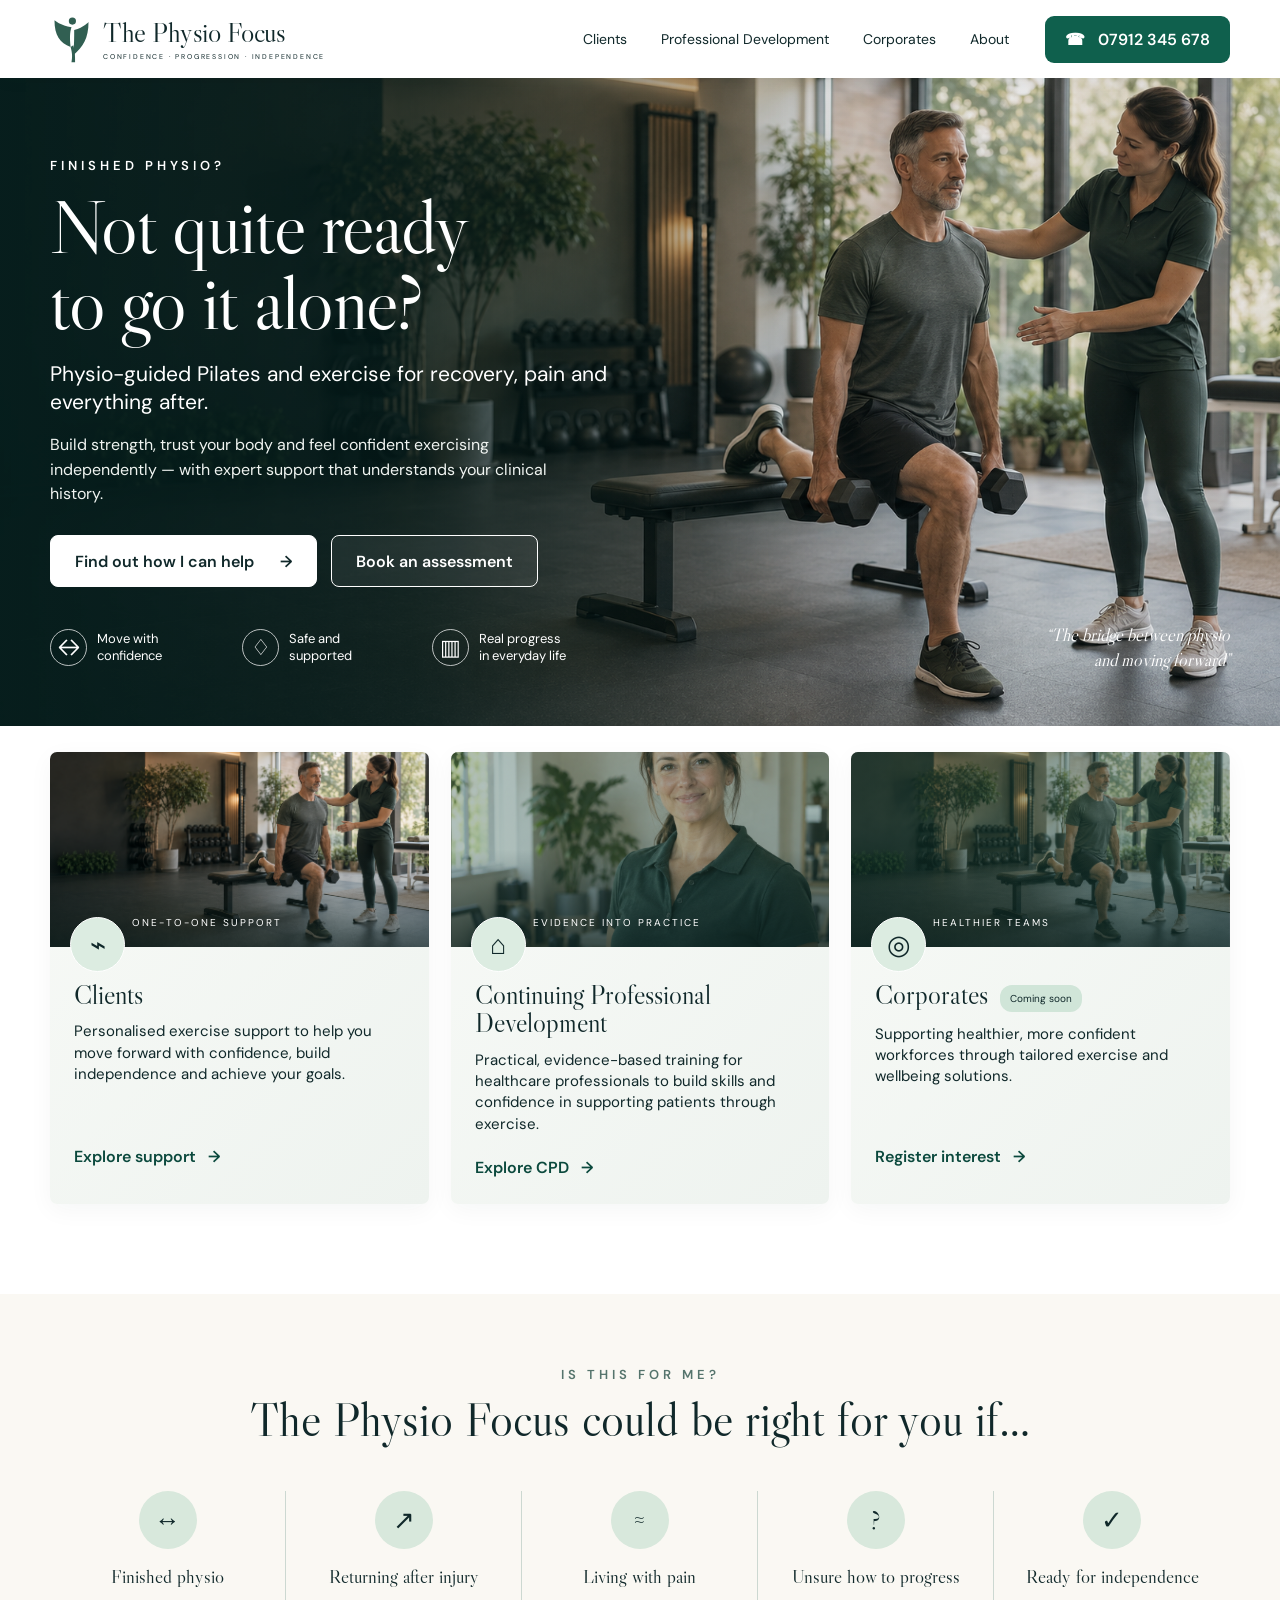
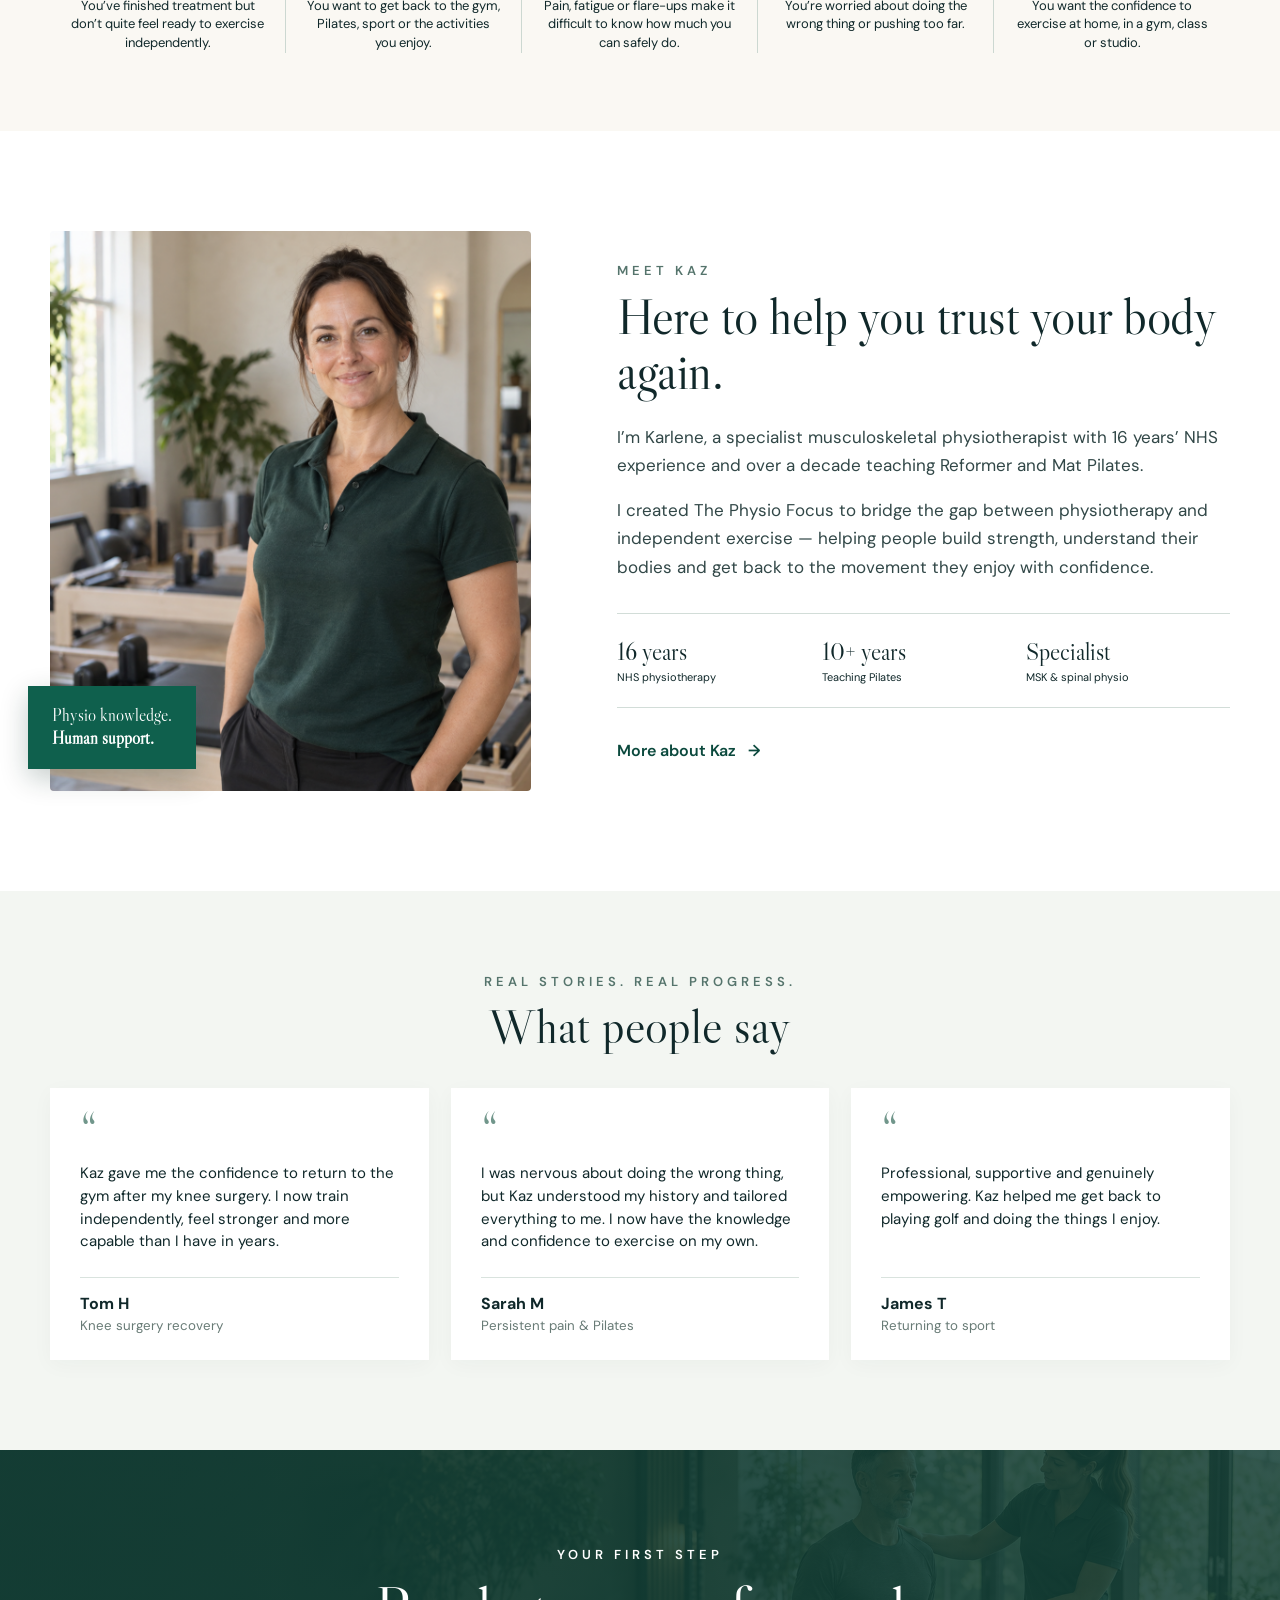
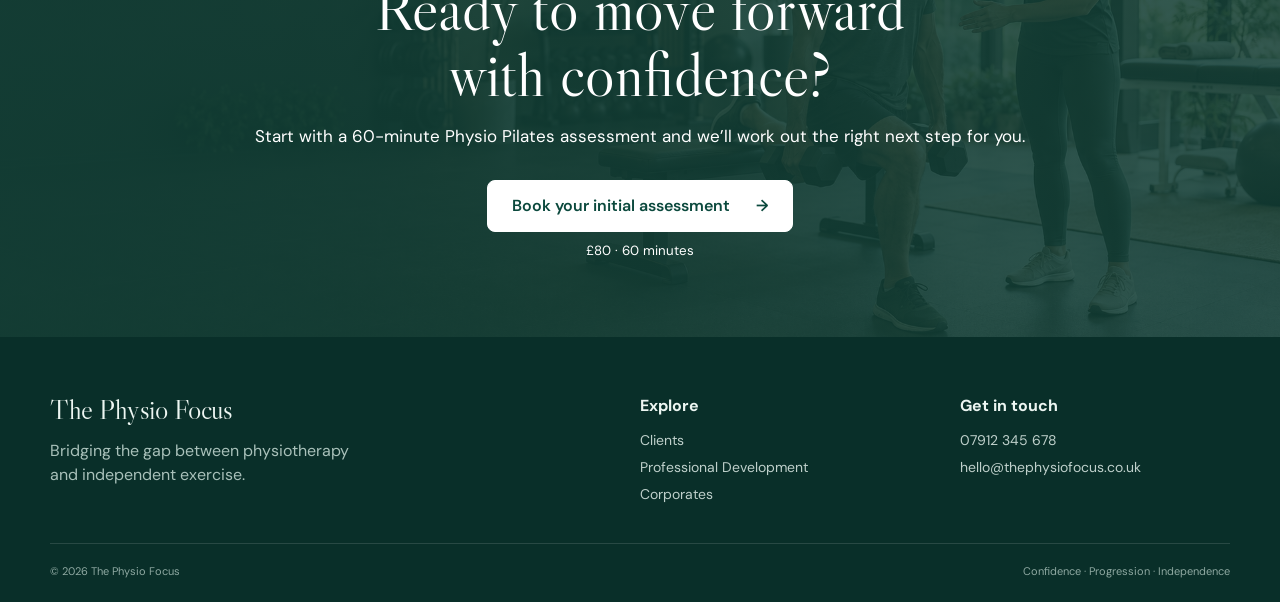
==== index.html @ 5a67a642 "Build The Physio Focus website" ====
<!doctype html>
<html lang="en">
<head>
  <meta charset="UTF-8">
  <meta name="viewport" content="width=device-width, initial-scale=1.0">
  <meta name="description" content="The Physio Focus bridges the gap between physiotherapy and independent exercise with expert physio-guided Pilates and movement support.">
  <title>The Physio Focus | Move with confidence</title>
  <link rel="preconnect" href="https://fonts.googleapis.com">
  <link rel="preconnect" href="https://fonts.gstatic.com" crossorigin>
  <link href="https://fonts.googleapis.com/css2?family=DM+Sans:wght@400;500;600&family=Libre+Caslon+Display&display=swap" rel="stylesheet">
  <link rel="stylesheet" href="styles.css">
</head>
<body>
  <header class="site-header">
    <a class="brand" href="#top" aria-label="The Physio Focus home">
      <svg class="brand-mark" viewBox="0 0 48 54" aria-hidden="true"><circle cx="25" cy="7" r="4"/><path d="M24 14C12 12 5 6 5 6c0 17 6 25 18 30-1-10-1-16 1-22Z"/><path d="M27 17C38 14 43 8 43 8c0 18-6 28-17 37 1-11 1-20 1-28Z"/><path d="M23 36c2 7 2 11 1 17h4c0-7 0-13-2-19Z"/></svg>
      <span><strong>The Physio Focus</strong><small>CONFIDENCE · PROGRESSION · INDEPENDENCE</small></span>
    </a>
    <nav id="nav" aria-label="Main navigation">
      <a href="clients.html">Clients</a><a href="professional-development.html">Professional Development</a><a href="corporates.html">Corporates</a><a href="#about">About</a>
    </nav>
    <a class="phone-pill" href="tel:07912345678"><span>☎</span> 07912 345 678</a>
    <button class="menu-button" aria-label="Toggle menu" aria-expanded="false"><span></span><span></span></button>
  </header>

  <main id="top">
    <section class="hero">
      <div class="hero-content wrap reveal">
        <p class="eyebrow">FINISHED PHYSIO?</p>
        <h1>Not quite ready<br>to go it alone?</h1>
        <p class="hero-lede">Physio-guided Pilates and exercise for recovery, pain and everything after.</p>
        <p class="hero-copy">Build strength, trust your body and feel confident exercising independently — with expert support that understands your clinical history.</p>
        <div class="actions"><a class="button button-light" href="#services">Find out how I can help <span>→</span></a><a class="button button-ghost" href="#assessment">Book an assessment</a></div>
        <div class="hero-trust">
          <div><span class="line-icon">↔</span><p>Move with<br>confidence</p></div>
          <div><span class="line-icon">♢</span><p>Safe and<br>supported</p></div>
          <div><span class="line-icon">▥</span><p>Real progress<br>in everyday life</p></div>
        </div>
      </div>
      <p class="hero-quote">“The bridge between physio<br>and moving forward”</p>
    </section>

    <section class="services wrap" id="services">
      <div class="service-grid">
        <article class="service-card reveal">
          <div class="card-image clients-image"><span class="card-kicker">ONE-TO-ONE SUPPORT</span></div>
          <div class="card-body"><span class="round-icon">⌁</span><h2>Clients</h2><p>Personalised exercise support to help you move forward with confidence, build independence and achieve your goals.</p><a href="clients.html">Explore support <span>→</span></a></div>
        </article>
        <article class="service-card reveal" id="cpd">
          <div class="card-image cpd-image"><span class="card-kicker">EVIDENCE INTO PRACTICE</span></div>
          <div class="card-body"><span class="round-icon">⌂</span><h2>Continuing Professional Development</h2><p>Practical, evidence-based training for healthcare professionals to build skills and confidence in supporting patients through exercise.</p><a href="professional-development.html">Explore CPD <span>→</span></a></div>
        </article>
        <article class="service-card reveal" id="corporates">
          <div class="card-image corporate-image"><span class="card-kicker">HEALTHIER TEAMS</span></div>
          <div class="card-body"><span class="round-icon">◎</span><h2>Corporates <em>Coming soon</em></h2><p>Supporting healthier, more confident workforces through tailored exercise and wellbeing solutions.</p><a href="corporates.html">Register interest <span>→</span></a></div>
        </article>
      </div>
    </section>

    <section class="fit-section">
      <div class="wrap reveal">
        <p class="section-label">IS THIS FOR ME?</p>
        <h2>The Physio Focus could be right for you if…</h2>
        <div class="fit-grid">
          <article><span>↔</span><h3>Finished physio</h3><p>You’ve finished treatment but don’t quite feel ready to exercise independently.</p></article>
          <article><span>↗</span><h3>Returning after injury</h3><p>You want to get back to the gym, Pilates, sport or the activities you enjoy.</p></article>
          <article><span>≈</span><h3>Living with pain</h3><p>Pain, fatigue or flare-ups make it difficult to know how much you can safely do.</p></article>
          <article><span>?</span><h3>Unsure how to progress</h3><p>You’re worried about doing the wrong thing or pushing too far.</p></article>
          <article><span>✓</span><h3>Ready for independence</h3><p>You want the confidence to exercise at home, in a gym, class or studio.</p></article>
        </div>
      </div>
    </section>

    <section class="about wrap" id="about">
      <div class="about-image reveal"><img src="assets/meet-kaz.png" alt="Kaz, specialist musculoskeletal physiotherapist and Pilates instructor" loading="lazy"><div class="photo-note">Physio knowledge.<br><strong>Human support.</strong></div></div>
      <div class="about-copy reveal">
        <p class="section-label">MEET KAZ</p>
        <h2>Here to help you trust your body again.</h2>
        <p>I’m Karlene, a specialist musculoskeletal physiotherapist with 16 years’ NHS experience and over a decade teaching Reformer and Mat Pilates.</p>
        <p>I created The Physio Focus to bridge the gap between physiotherapy and independent exercise — helping people build strength, understand their bodies and get back to the movement they enjoy with confidence.</p>
        <div class="credentials"><div><strong>16 years</strong><span>NHS physiotherapy</span></div><div><strong>10+ years</strong><span>Teaching Pilates</span></div><div><strong>Specialist</strong><span>MSK &amp; spinal physio</span></div></div>
        <a class="text-link" href="#contact">More about Kaz <span>→</span></a>
      </div>
    </section>

    <section class="testimonials">
      <div class="wrap">
        <p class="section-label">REAL STORIES. REAL PROGRESS.</p><h2>What people say</h2>
        <div class="quote-grid">
          <blockquote class="reveal"><span class="quote-mark">“</span><p>Kaz gave me the confidence to return to the gym after my knee surgery. I now train independently, feel stronger and more capable than I have in years.</p><footer><b>Tom H</b><small>Knee surgery recovery</small></footer></blockquote>
          <blockquote class="reveal"><span class="quote-mark">“</span><p>I was nervous about doing the wrong thing, but Kaz understood my history and tailored everything to me. I now have the knowledge and confidence to exercise on my own.</p><footer><b>Sarah M</b><small>Persistent pain &amp; Pilates</small></footer></blockquote>
          <blockquote class="reveal"><span class="quote-mark">“</span><p>Professional, supportive and genuinely empowering. Kaz helped me get back to playing golf and doing the things I enjoy.</p><footer><b>James T</b><small>Returning to sport</small></footer></blockquote>
        </div>
      </div>
    </section>

    <section class="assessment" id="assessment">
      <div class="assessment-inner wrap reveal"><p class="eyebrow">YOUR FIRST STEP</p><h2>Ready to move forward<br>with confidence?</h2><p>Start with a 60-minute Physio Pilates assessment and we’ll work out the right next step for you.</p><a class="button button-solid" href="mailto:hello@thephysiofocus.co.uk?subject=Initial assessment enquiry">Book your initial assessment <span>→</span></a><small>£80 · 60 minutes</small></div>
    </section>
  </main>

  <footer class="footer" id="contact"><div class="wrap footer-grid"><div class="footer-brand"><span class="brand-name">The Physio Focus</span><p>Bridging the gap between physiotherapy<br>and independent exercise.</p></div><div><b>Explore</b><a href="clients.html">Clients</a><a href="professional-development.html">Professional Development</a><a href="corporates.html">Corporates</a></div><div><b>Get in touch</b><a href="tel:07912345678">07912 345 678</a><a href="mailto:hello@thephysiofocus.co.uk">hello@thephysiofocus.co.uk</a></div></div><div class="wrap footer-bottom"><span>© 2026 The Physio Focus</span><span>Confidence · Progression · Independence</span></div></footer>
  <script src="script.js"></script>
</body>
</html>
---- styles.css ----
:root{--ink:#10282a;--green:#0f604d;--green-dark:#0b493d;--sage:#dcece1;--pale:#f3f6f2;--cream:#faf8f3;--white:#fff;--sans:"DM Sans",sans-serif;--serif:"Libre Caslon Display",Georgia,serif}*{box-sizing:border-box}html{scroll-behavior:smooth}body{margin:0;color:var(--ink);font-family:var(--sans);background:#fff}a{color:inherit;text-decoration:none}.wrap{width:min(1180px,calc(100% - 64px));margin:auto}.site-header{height:78px;display:flex;align-items:center;padding:0 max(32px,calc((100vw - 1180px)/2));gap:36px;position:relative;z-index:20;background:rgba(255,255,255,.97);box-shadow:0 1px 16px #0a2d2310}.brand{display:flex;align-items:center;gap:10px;margin-right:auto}.brand-mark{width:43px;height:50px;fill:#315f52}.brand strong,.brand-name{font:28px/1 var(--serif);display:block;letter-spacing:-.5px}.brand small{font-size:7px;letter-spacing:1.8px;display:block;margin-top:6px}.site-header nav{display:flex;gap:34px;font-size:14px}.site-header nav a{position:relative}.site-header nav a:after{content:"";height:1px;background:var(--green);position:absolute;bottom:-6px;left:0;right:100%;transition:.25s}.site-header nav a:hover:after{right:0}.phone-pill{background:var(--green);color:white;border-radius:9px;padding:13px 20px;font-weight:600}.phone-pill span{margin-right:9px}.menu-button{display:none;border:0;background:none;width:38px}.menu-button span{display:block;height:2px;background:var(--ink);margin:7px}.hero{min-height:620px;color:white;background:linear-gradient(90deg,rgba(5,29,28,.95) 0%,rgba(5,29,28,.72) 32%,rgba(5,29,28,.08) 63%),url("assets/physio-hero.png") center/cover no-repeat;position:relative;display:flex;align-items:center}.hero-content{padding:66px 0 60px}.eyebrow,.section-label{letter-spacing:4px;font-size:13px;font-weight:600}.hero h1{font:clamp(54px,6vw,78px)/.99 var(--serif);letter-spacing:-1.7px;margin:14px 0 20px}.hero-lede{font-size:21px;max-width:590px;line-height:1.35;margin:0 0 10px}.hero-copy{max-width:545px;font-size:16px;line-height:1.55;color:#f0f4f1}.actions{display:flex;gap:14px;margin-top:28px}.button{min-height:52px;padding:0 24px;border-radius:8px;display:inline-flex;align-items:center;justify-content:center;gap:26px;font-weight:600;border:1px solid white;transition:.2s}.button:hover{transform:translateY(-2px)}.button-light{background:#fff;color:var(--ink)}.button-ghost{background:#ffffff10}.hero-trust{display:flex;gap:80px;margin-top:42px}.hero-trust>div{display:flex;gap:10px;align-items:center}.hero-trust p{font-size:13px;line-height:1.3;margin:0}.line-icon{width:37px;height:37px;border:1px solid #ffffffb5;border-radius:50%;display:grid;place-items:center;font-size:22px}.hero-quote{position:absolute;right:max(50px,calc((100vw - 1180px)/2));bottom:35px;text-align:right;font:italic 18px/1.4 var(--serif)}.services{padding:26px 0 90px}.service-grid{display:grid;grid-template-columns:repeat(3,1fr);gap:22px}.service-card{background:linear-gradient(135deg,#f8faf7,#eef3ef);border-radius:7px;overflow:hidden;box-shadow:0 6px 24px #17372c0b}.card-image{height:195px;background-position:center;background-size:cover;position:relative;display:flex;align-items:flex-end;padding:18px}.card-image:after{content:"";position:absolute;inset:0;background:linear-gradient(transparent 50%,#071d1c99)}.card-kicker{color:#fff;font-size:10px;letter-spacing:2px;position:relative;z-index:1}.clients-image{background-image:url("assets/physio-hero.png");background-position:72% 42%}.cpd-image{background-image:linear-gradient(#214f4259,#214f4259),url("assets/meet-kaz.png");background-position:center 27%}.corporate-image{background-image:linear-gradient(#1e4d3f69,#1e4d3f69),url("assets/physio-hero.png");background-position:88% 60%}.card-body{padding:34px 24px 26px;position:relative;min-height:246px;display:flex;flex-direction:column}.round-icon{position:absolute;left:20px;top:-30px;width:55px;height:55px;border:1px solid white;border-radius:50%;background:var(--sage);display:grid;place-items:center;font-size:27px}.card-body h2{font:27px/1.05 var(--serif);margin:0 0 12px}.card-body h2 em{font:normal 10px var(--sans);background:#d0e5d8;padding:7px 10px;border-radius:12px;display:inline-block;vertical-align:middle;margin-left:6px}.card-body p{margin:0 0 22px;line-height:1.42;font-size:15px}.card-body a,.text-link{color:var(--green-dark);font-weight:600;margin-top:auto}.card-body a span,.text-link span{margin-left:8px}.fit-section{background:var(--cream);padding:72px 0 78px;text-align:center}.section-label{color:#55746c;margin:0 0 10px}.fit-section h2,.testimonials h2{font:clamp(36px,4vw,48px)/1.1 var(--serif);margin:0 0 45px}.fit-grid{display:grid;grid-template-columns:repeat(5,1fr)}.fit-grid article{padding:0 20px;border-right:1px solid #ccd8d1}.fit-grid article:last-child{border:0}.fit-grid span{width:58px;height:58px;background:#d8e8dc;border-radius:50%;display:grid;place-items:center;margin:0 auto 17px;font:26px var(--serif)}.fit-grid h3{font:19px/1.15 var(--serif);margin:0 0 9px}.fit-grid p{font-size:13px;line-height:1.45;margin:0}.about{display:grid;grid-template-columns:.88fr 1.12fr;gap:86px;align-items:center;padding-top:100px;padding-bottom:100px}.about-image{height:560px;position:relative}.about-image img{width:100%;height:100%;object-fit:cover;border-radius:4px;object-position:center 25%}.photo-note{position:absolute;bottom:22px;left:-22px;background:var(--green);color:white;padding:18px 24px;font:17px/1.4 var(--serif);box-shadow:0 9px 26px #0728203d}.about-copy h2{font:clamp(40px,4vw,56px)/1.08 var(--serif);letter-spacing:-.5px;margin:10px 0 24px}.about-copy>p:not(.section-label){font-size:17px;line-height:1.65;color:#314747}.credentials{display:grid;grid-template-columns:repeat(3,1fr);margin:32px 0;border-top:1px solid #d2ddd8;border-bottom:1px solid #d2ddd8;padding:23px 0}.credentials div{padding-right:18px}.credentials strong{font:24px var(--serif);display:block}.credentials span{display:block;font-size:11px;margin-top:4px}.testimonials{background:var(--pale);padding:82px 0 90px;text-align:center}.testimonials h2{margin-bottom:35px}.quote-grid{display:grid;grid-template-columns:repeat(3,1fr);gap:22px;text-align:left}.quote-grid blockquote{margin:0;background:#fff;padding:30px 30px 26px;min-height:270px;display:flex;flex-direction:column;box-shadow:0 5px 20px #133a2e09}.quote-mark{font:60px/30px var(--serif);color:#71968b}.quote-grid blockquote>p{font:15px/1.52 var(--sans);margin:14px 0 24px}.quote-grid footer{margin-top:auto;border-top:1px solid #d9e3de;padding-top:15px}.quote-grid footer b,.quote-grid footer small{display:block}.quote-grid footer small{color:#687b76;margin-top:3px}.assessment{background:linear-gradient(90deg,#123e35eb,#123e35d9),url("assets/physio-hero.png") center 70%/cover;color:#fff;text-align:center}.assessment-inner{padding:83px 20px 78px}.assessment h2{font:clamp(43px,5vw,62px)/1.06 var(--serif);margin:10px 0 14px}.assessment p:not(.eyebrow){font-size:17px}.button-solid{background:#fff;color:var(--green-dark);margin:16px 0 10px}.assessment small{display:block}.footer{background:#092f29;color:#edf6f2;padding:58px 0 24px}.footer-grid{display:grid;grid-template-columns:2fr 1fr 1fr;gap:50px}.footer-brand p{color:#a9c1ba;line-height:1.5}.footer-grid>div:not(.footer-brand){display:flex;flex-direction:column;gap:9px}.footer-grid b{margin-bottom:6px}.footer-grid a{color:#bfd0cb;font-size:14px}.footer-bottom{border-top:1px solid #ffffff20;margin-top:40px;padding-top:20px;display:flex;justify-content:space-between;color:#8fa9a2;font-size:11px}.reveal{opacity:0;transform:translateY(18px);transition:opacity .7s ease,transform .7s ease}.reveal.visible{opacity:1;transform:none}
@media(max-width:900px){.site-header{height:70px;padding:0 22px}.brand strong{font-size:22px}.brand small{display:none}.brand-mark{width:34px}.phone-pill{display:none}.menu-button{display:block}.site-header nav{position:absolute;top:70px;left:0;right:0;background:#fff;display:none;flex-direction:column;padding:25px;gap:20px;box-shadow:0 10px 20px #0001}.site-header nav.open{display:flex}.wrap{width:min(100% - 40px,700px)}.hero{min-height:720px;background-position:62% center;align-items:flex-end}.hero:before{content:"";position:absolute;inset:0;background:linear-gradient(0deg,#071f1dcf 0%,#071f1d9c 52%,transparent 100%)}.hero-content{position:relative;z-index:1;padding-bottom:40px}.hero h1{font-size:54px}.hero-quote{display:none}.hero-trust{gap:24px;justify-content:space-between}.service-grid{grid-template-columns:1fr}.card-image{height:245px}.fit-grid{grid-template-columns:1fr 1fr;gap:32px 0}.fit-grid article{border:0}.fit-grid article:last-child{grid-column:1/-1}.about{grid-template-columns:1fr;gap:42px}.about-image{height:500px}.quote-grid{grid-template-columns:1fr}.footer-grid{grid-template-columns:1fr 1fr}.footer-brand{grid-column:1/-1}}
@media(max-width:560px){.wrap{width:calc(100% - 32px)}.hero{min-height:690px;background-position:67% center}.hero h1{font-size:43px}.hero-lede{font-size:18px}.hero-copy{font-size:14px}.actions{flex-direction:column;align-items:stretch}.button{min-height:48px}.hero-trust{margin-top:28px;gap:8px}.hero-trust>div{display:block;text-align:center}.line-icon{margin:auto auto 7px}.hero-trust p{font-size:10px}.services{padding-bottom:65px}.fit-section{padding:60px 0}.fit-grid{grid-template-columns:1fr}.fit-grid article,.fit-grid article:last-child{grid-column:auto;padding:0 36px}.about{padding-top:70px;padding-bottom:70px}.about-image{height:430px}.photo-note{left:-8px}.credentials{grid-template-columns:1fr;gap:17px}.quote-grid blockquote{min-height:0}.footer-grid{grid-template-columns:1fr}.footer-brand{grid-column:auto}.footer-bottom{flex-direction:column;gap:7px}}

/* Keep the image labels clear of the overlapping circular icons. */
.card-kicker{margin-left:64px}
.site-header nav a.active:after{right:0}
.inner-hero{min-height:460px;display:flex;align-items:center;color:#fff;background:linear-gradient(90deg,rgba(5,29,28,.93),rgba(5,29,28,.45)),url("assets/physio-hero.png") center/cover}.inner-hero.cpd-hero{background-image:linear-gradient(90deg,rgba(5,29,28,.93),rgba(5,29,28,.35)),url("assets/meet-kaz.png");background-position:center 28%}.inner-hero.corporate-hero{background-position:center 58%}.inner-hero-copy{padding:72px 0;max-width:680px}.inner-hero h1{font:clamp(52px,6vw,76px)/1 var(--serif);margin:14px 0 20px}.inner-hero p:not(.eyebrow){font-size:19px;line-height:1.55;max-width:610px}.page-section{padding:92px 0}.page-intro{display:grid;grid-template-columns:.85fr 1.15fr;gap:85px;align-items:start}.page-intro h2,.page-cta h2{font:clamp(38px,4vw,54px)/1.08 var(--serif);margin:8px 0 0}.page-intro-copy>p{font-size:17px;line-height:1.65;margin-top:0}.feature-list{display:grid;grid-template-columns:repeat(3,1fr);gap:22px;margin-top:70px}.feature-list article{background:var(--pale);padding:30px;border-top:3px solid var(--green)}.feature-list span{width:45px;height:45px;border-radius:50%;background:var(--sage);display:grid;place-items:center;font:22px var(--serif);margin-bottom:20px}.feature-list h3{font:24px/1.15 var(--serif);margin:0 0 10px}.feature-list p{font-size:14px;line-height:1.55;margin:0}.offer-section{background:var(--cream);padding:90px 0}.offer-section .section-head{text-align:center;max-width:700px;margin:0 auto 45px}.section-head h2{font:clamp(38px,4vw,52px)/1.1 var(--serif);margin:8px 0 12px}.section-head p{line-height:1.6}.offer-grid{display:grid;grid-template-columns:repeat(2,1fr);gap:22px}.offer-card{background:#fff;padding:34px;box-shadow:0 5px 20px #14382d0b}.offer-card h3{font:27px var(--serif);margin:0 0 10px}.offer-card p{line-height:1.55}.offer-card small{color:#5f7770;font-weight:600}.page-cta{text-align:center;padding:85px 20px;background:var(--green);color:white}.page-cta p{font-size:17px;margin:15px auto 8px;max-width:600px;line-height:1.5}.page-cta .button{margin-top:20px}.notice{display:inline-flex;background:#dcece1;color:#164b3f;border-radius:20px;padding:8px 14px;font-size:12px;font-weight:600;margin-bottom:20px}
@media(max-width:1100px){.site-header nav{gap:20px;font-size:12px}.phone-pill{padding:12px 15px}}
@media(max-width:900px){.card-kicker{margin-left:70px}.inner-hero{min-height:520px}.page-intro{grid-template-columns:1fr;gap:26px}.feature-list{grid-template-columns:1fr 1fr}.offer-grid{grid-template-columns:1fr}}
@media(max-width:560px){.card-kicker{margin-left:66px}.inner-hero{min-height:500px}.inner-hero h1{font-size:46px}.inner-hero p:not(.eyebrow){font-size:17px}.page-section,.offer-section{padding:65px 0}.feature-list{grid-template-columns:1fr;margin-top:45px}.page-cta{padding:65px 18px}}
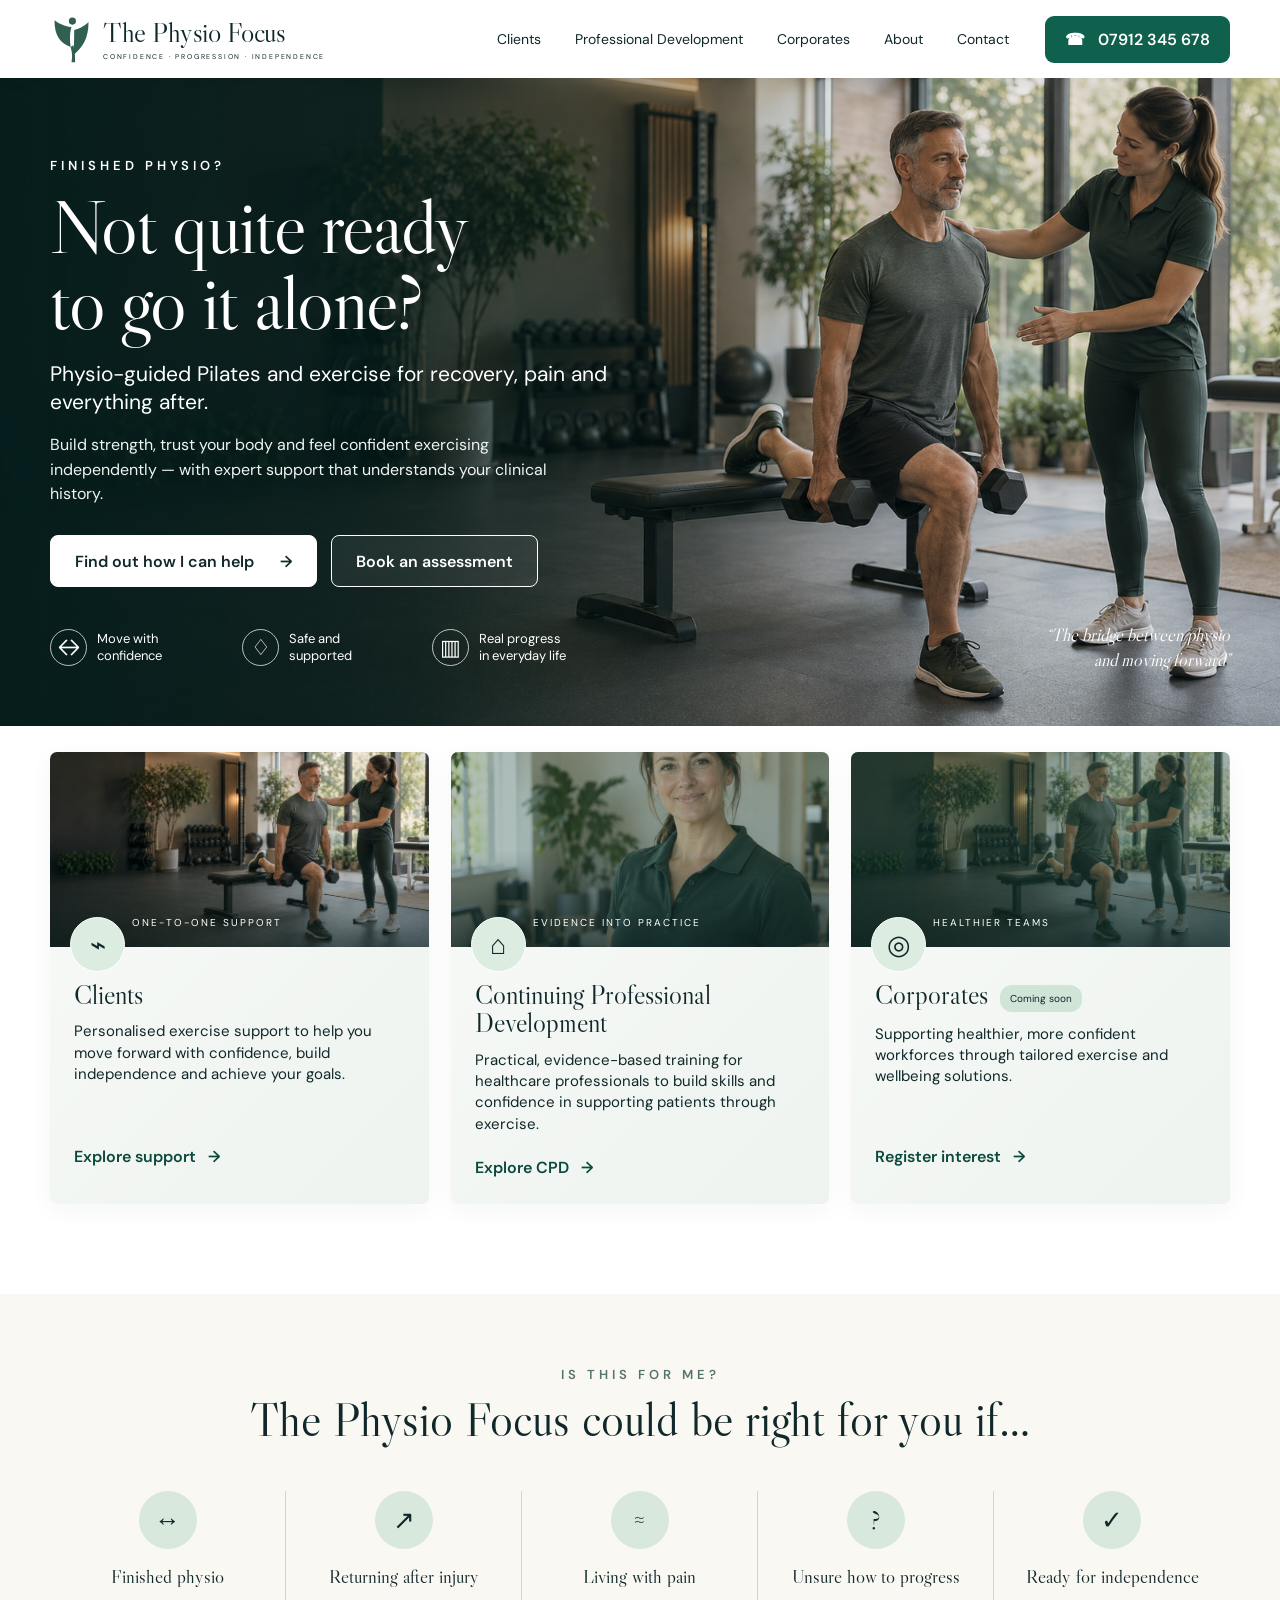
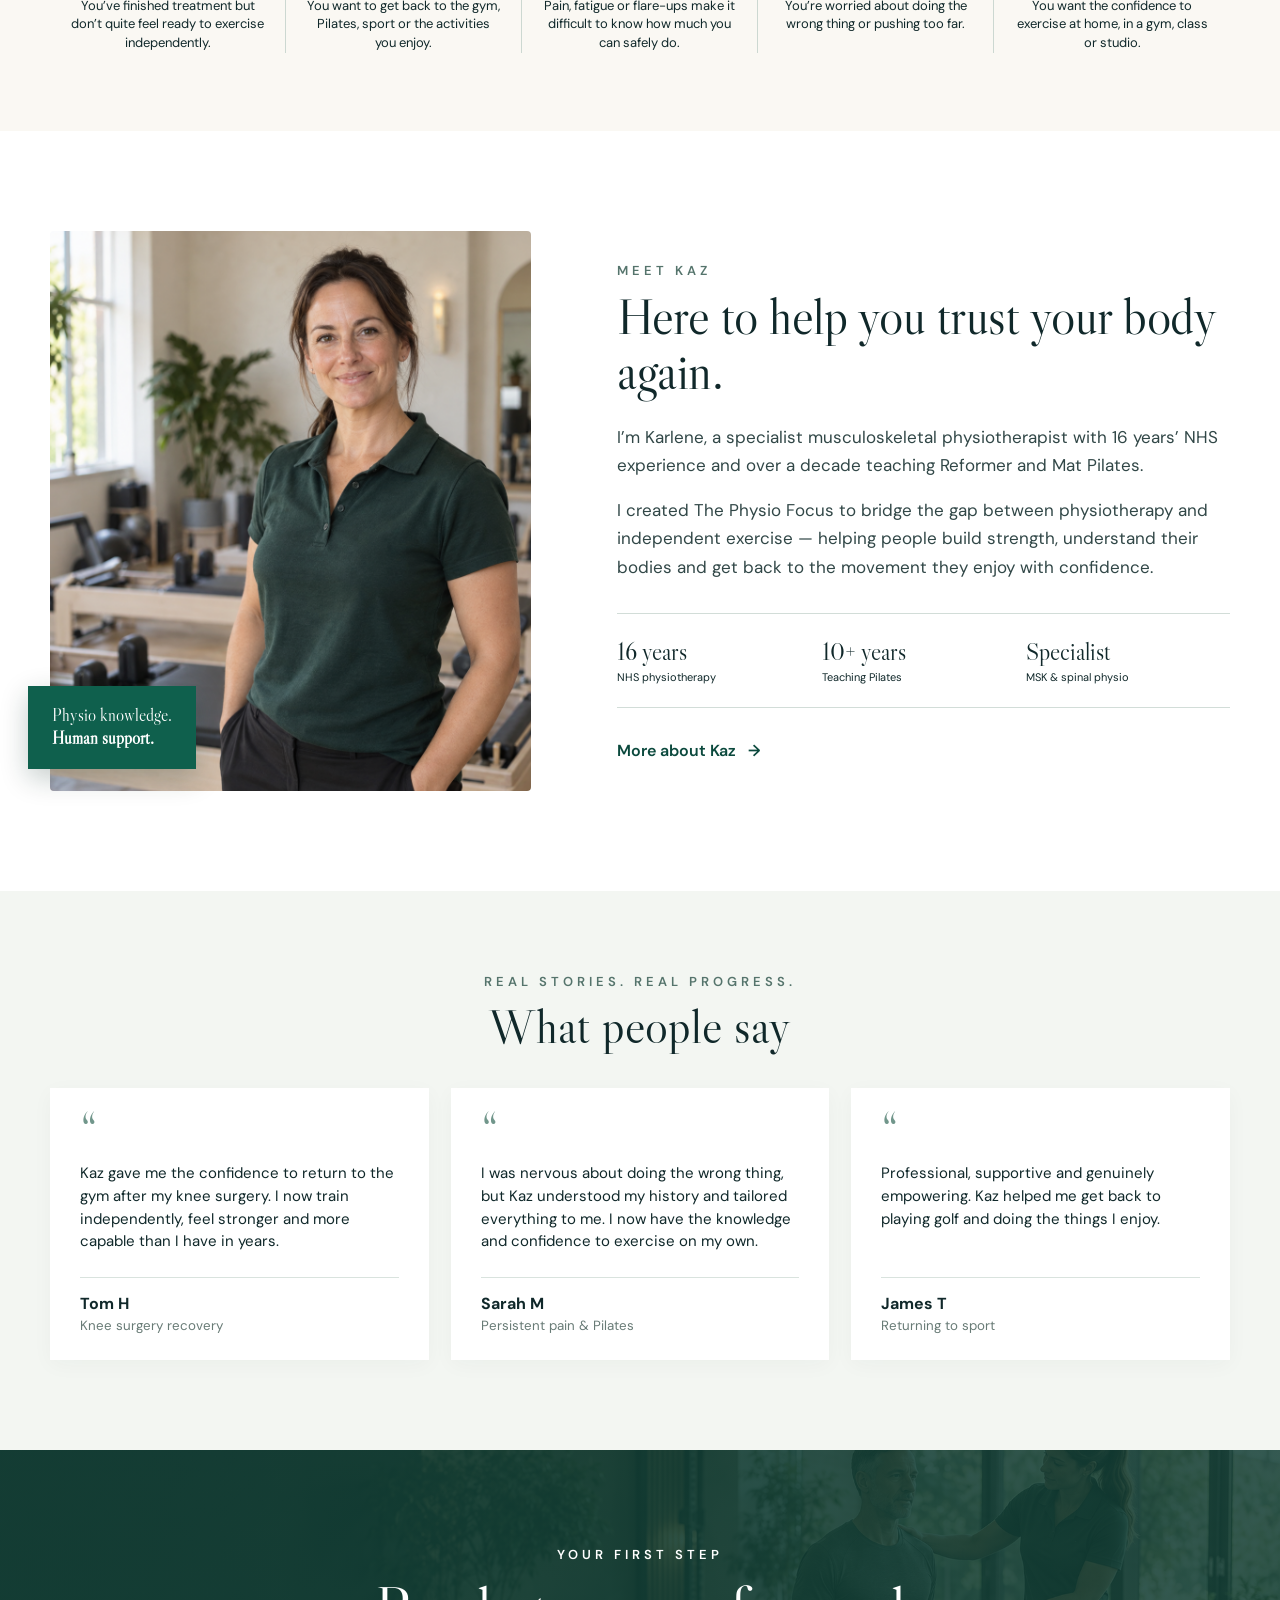
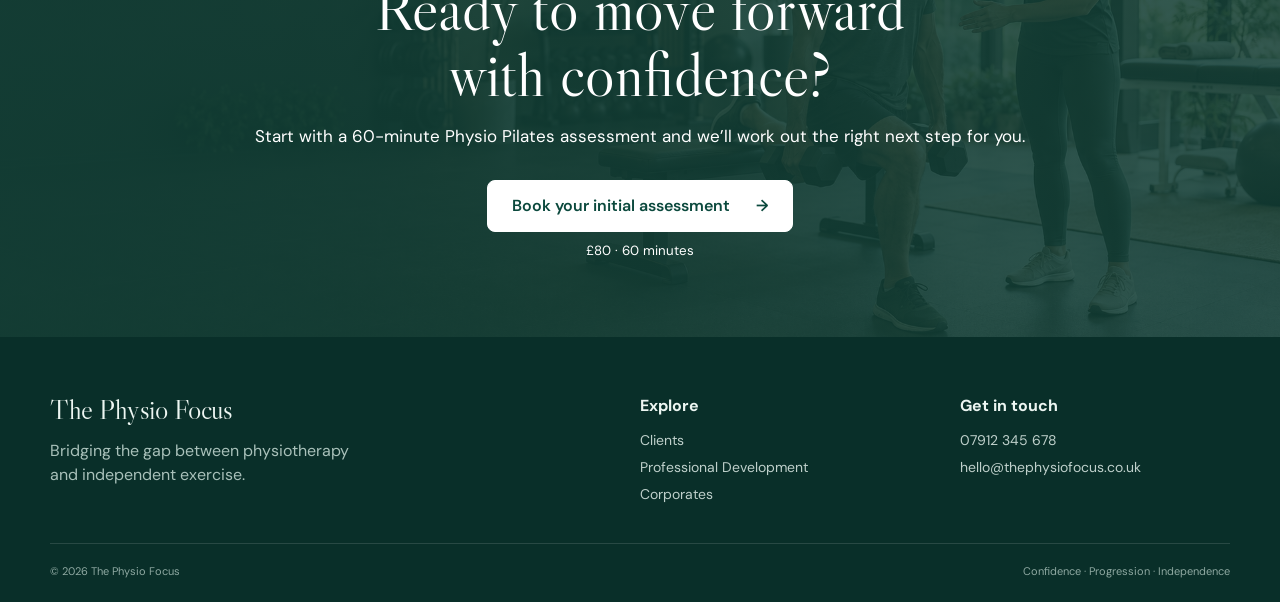
==== commit a296e30f: "Add contact page with mailto enquiry form" ====
--- a/index.html
+++ b/index.html
@@ -17,7 +17,7 @@
       <span><strong>The Physio Focus</strong><small>CONFIDENCE · PROGRESSION · INDEPENDENCE</small></span>
     </a>
     <nav id="nav" aria-label="Main navigation">
-      <a href="clients.html">Clients</a><a href="professional-development.html">Professional Development</a><a href="corporates.html">Corporates</a><a href="#about">About</a>
+      <a href="clients.html">Clients</a><a href="professional-development.html">Professional Development</a><a href="corporates.html">Corporates</a><a href="about.html">About</a><a href="contact.html">Contact</a>
     </nav>
     <a class="phone-pill" href="tel:07912345678"><span>☎</span> 07912 345 678</a>
     <button class="menu-button" aria-label="Toggle menu" aria-expanded="false"><span></span><span></span></button>
@@ -79,7 +79,7 @@
         <p>I’m Karlene, a specialist musculoskeletal physiotherapist with 16 years’ NHS experience and over a decade teaching Reformer and Mat Pilates.</p>
         <p>I created The Physio Focus to bridge the gap between physiotherapy and independent exercise — helping people build strength, understand their bodies and get back to the movement they enjoy with confidence.</p>
         <div class="credentials"><div><strong>16 years</strong><span>NHS physiotherapy</span></div><div><strong>10+ years</strong><span>Teaching Pilates</span></div><div><strong>Specialist</strong><span>MSK &amp; spinal physio</span></div></div>
-        <a class="text-link" href="#contact">More about Kaz <span>→</span></a>
+        <a class="text-link" href="about.html">More about Kaz <span>→</span></a>
       </div>
     </section>
 
--- a/styles.css
+++ b/styles.css
@@ -9,3 +9,8 @@
 @media(max-width:1100px){.site-header nav{gap:20px;font-size:12px}.phone-pill{padding:12px 15px}}
 @media(max-width:900px){.card-kicker{margin-left:70px}.inner-hero{min-height:520px}.page-intro{grid-template-columns:1fr;gap:26px}.feature-list{grid-template-columns:1fr 1fr}.offer-grid{grid-template-columns:1fr}}
 @media(max-width:560px){.card-kicker{margin-left:66px}.inner-hero{min-height:500px}.inner-hero h1{font-size:46px}.inner-hero p:not(.eyebrow){font-size:17px}.page-section,.offer-section{padding:65px 0}.feature-list{grid-template-columns:1fr;margin-top:45px}.page-cta{padding:65px 18px}}
+
+.contact-hero{background:linear-gradient(90deg,#0b4036 0%,#0d5b49 58%,#306e5c 100%);color:#fff;position:relative;overflow:hidden}.contact-hero:after{content:"";position:absolute;width:430px;height:430px;border:1px solid #ffffff24;border-radius:50%;right:-80px;top:-190px;box-shadow:0 0 0 75px #ffffff08,0 0 0 150px #ffffff05}.contact-hero-inner{padding:82px 0 76px;position:relative;z-index:1}.contact-hero h1{font:clamp(52px,6vw,76px)/1 var(--serif);margin:13px 0 20px}.contact-hero p:not(.eyebrow){max-width:690px;font-size:18px;line-height:1.6;color:#e4efeb}.contact-section{padding:90px 0;background:var(--cream)}.contact-layout{display:grid;grid-template-columns:.8fr 1.2fr;gap:72px;align-items:start}.contact-details{padding-top:16px}.contact-details h2,.contact-form-card h2{font:clamp(35px,3.6vw,48px)/1.1 var(--serif);margin:8px 0 20px}.contact-details>p:not(.section-label):not(.contact-reassurance){font-size:16px;line-height:1.65;color:#405652}.contact-methods{display:grid;gap:13px;margin:32px 0}.contact-methods>a,.contact-methods>div{display:flex;align-items:center;gap:16px;background:#fff;padding:17px 18px;border:1px solid #dce5df}.contact-method-icon{width:40px;height:40px;border-radius:50%;background:var(--sage);display:grid;place-items:center;color:var(--green-dark);font-size:18px;flex:0 0 auto}.contact-methods small,.contact-methods strong{display:block}.contact-methods small{font-size:9px;letter-spacing:1.7px;color:#6b827b;margin-bottom:3px}.contact-methods strong{font-size:14px;overflow-wrap:anywhere}.contact-reassurance{font-size:13px;line-height:1.55;padding-left:16px;border-left:2px solid #7fa394;color:#526b64}.contact-form-card{background:#fff;padding:42px 44px;box-shadow:0 18px 60px #153c3020}.contact-form-card form{display:grid;gap:20px;margin-top:30px}.form-row{display:grid;grid-template-columns:1fr 1fr;gap:18px}.contact-form-card label{display:grid;gap:8px;font-size:13px;font-weight:600;color:#243e39}.contact-form-card label>span{font-weight:400;color:#7a8d87}.contact-form-card input,.contact-form-card select,.contact-form-card textarea{width:100%;border:1px solid #cbd8d2;border-radius:5px;background:#fbfcfa;color:var(--ink);font:15px var(--sans);padding:13px 14px;outline:none;transition:border-color .2s,box-shadow .2s}.contact-form-card textarea{resize:vertical;min-height:135px}.contact-form-card input:focus,.contact-form-card select:focus,.contact-form-card textarea:focus{border-color:var(--green);box-shadow:0 0 0 3px #0f604d16}.contact-submit{border:0;background:var(--green);color:#fff;justify-self:start;cursor:pointer;font-family:var(--sans);font-size:14px}.form-note{font-size:11px;color:#71847e;line-height:1.5;margin:-8px 0 0}.form-status{font-size:13px;color:var(--green);font-weight:600;margin:0;min-height:18px}.contact-next{padding:78px 0 88px;text-align:center}.contact-steps{display:grid;grid-template-columns:repeat(3,1fr);gap:0;margin-top:35px}.contact-steps article{padding:0 38px;border-right:1px solid #d7e1dc}.contact-steps article:last-child{border:0}.contact-steps span{width:43px;height:43px;border-radius:50%;background:var(--sage);display:grid;place-items:center;margin:0 auto 15px;font:21px var(--serif)}.contact-steps h3{font:23px var(--serif);margin:0 0 8px}.contact-steps p{font-size:13px;line-height:1.5;margin:0;color:#536965}
+@media(max-width:1120px){.site-header{gap:22px}.site-header nav{gap:16px}.site-header nav a{font-size:12px}.phone-pill{font-size:13px}.contact-layout{gap:40px}}
+@media(max-width:900px){.contact-layout{grid-template-columns:1fr}.contact-details{padding:0}.contact-form-card{padding:36px}.contact-steps{grid-template-columns:1fr;gap:34px}.contact-steps article{border:0;padding:0 50px}.contact-hero-inner{padding:70px 0}}
+@media(max-width:560px){.contact-hero h1{font-size:46px}.contact-section{padding:62px 0}.contact-form-card{padding:28px 20px}.form-row{grid-template-columns:1fr}.contact-submit{width:100%}.contact-methods strong{font-size:12px}.contact-steps article{padding:0 22px}}
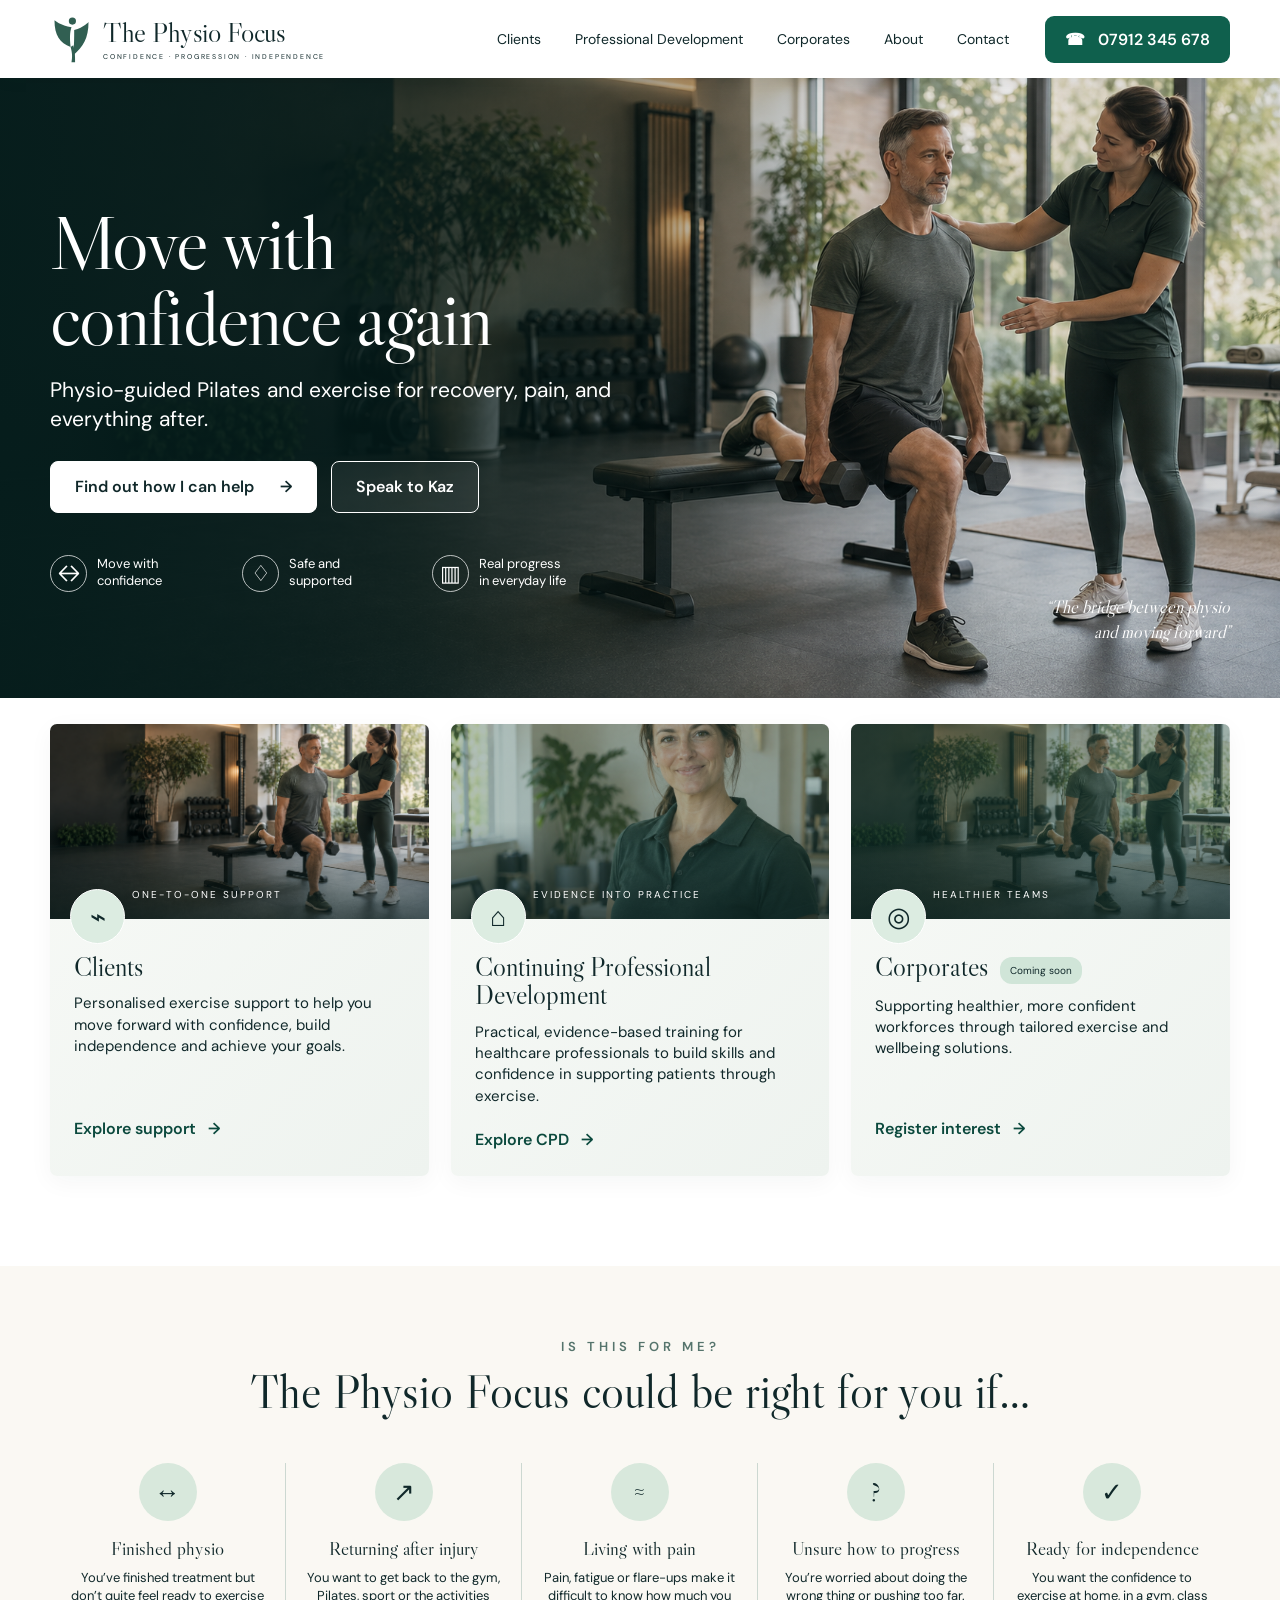
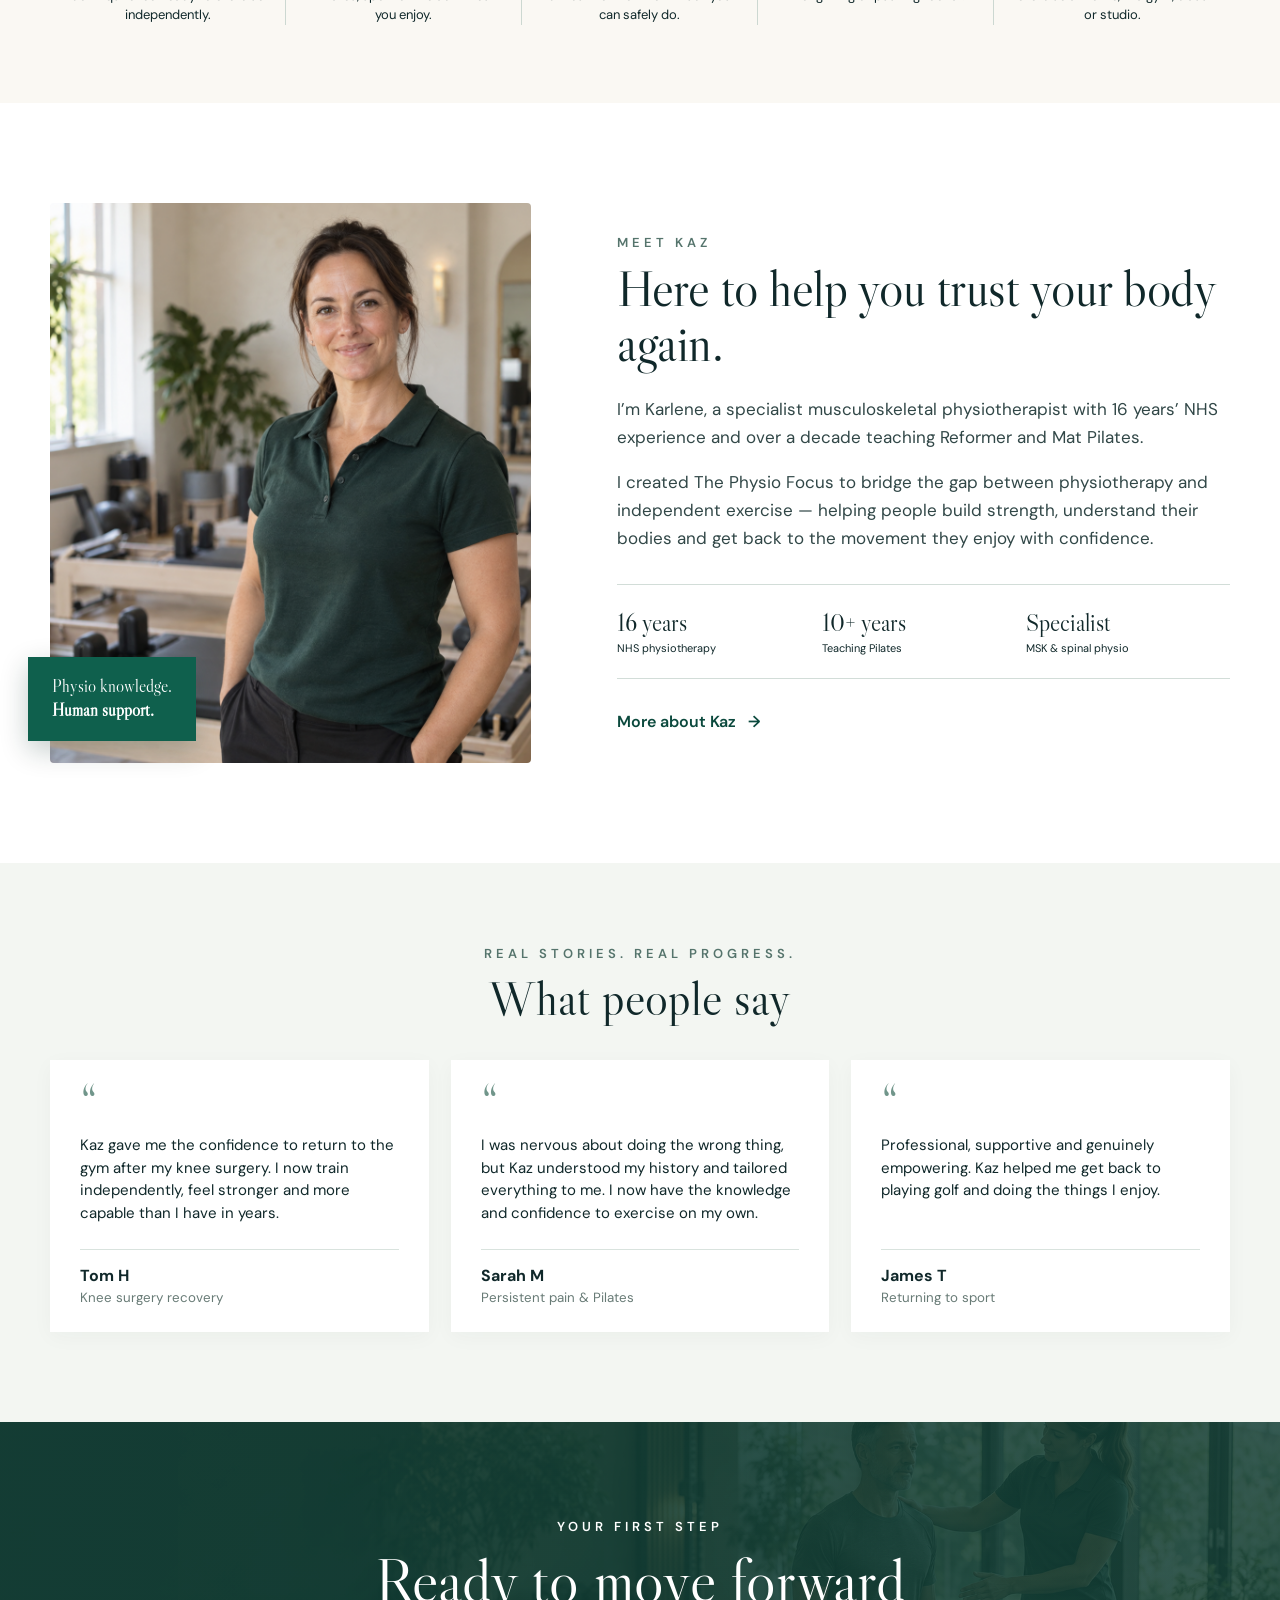
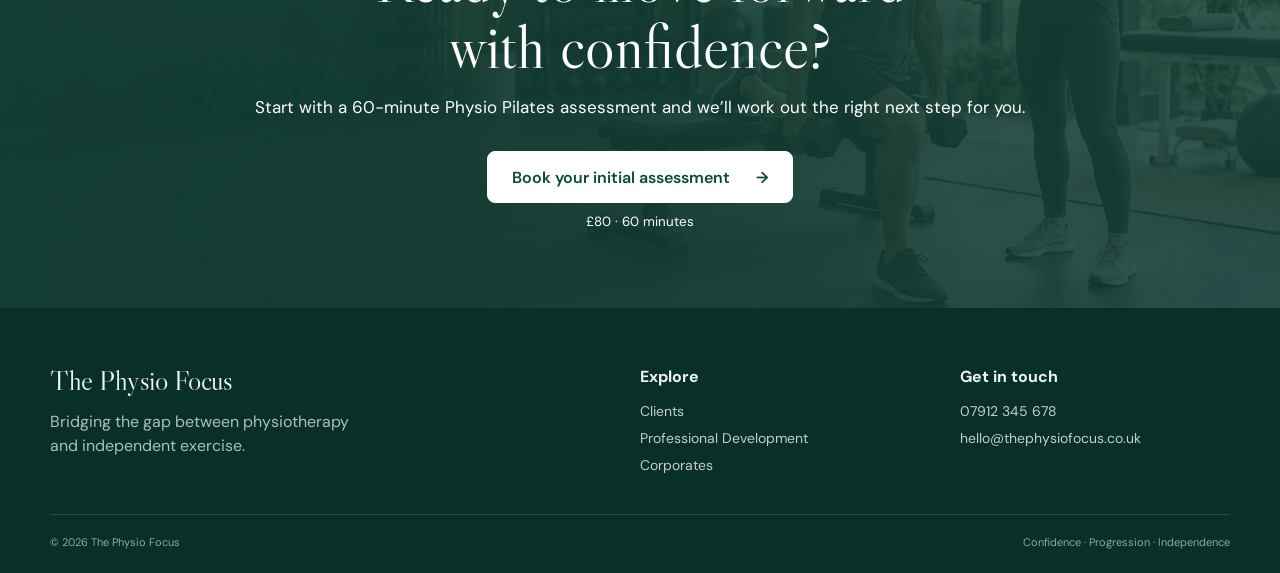
==== commit 5c79d131: "Update homepage hero copy" ====
--- a/index.html
+++ b/index.html
@@ -26,11 +26,9 @@
   <main id="top">
     <section class="hero">
       <div class="hero-content wrap reveal">
-        <p class="eyebrow">FINISHED PHYSIO?</p>
-        <h1>Not quite ready<br>to go it alone?</h1>
-        <p class="hero-lede">Physio-guided Pilates and exercise for recovery, pain and everything after.</p>
-        <p class="hero-copy">Build strength, trust your body and feel confident exercising independently — with expert support that understands your clinical history.</p>
-        <div class="actions"><a class="button button-light" href="#services">Find out how I can help <span>→</span></a><a class="button button-ghost" href="#assessment">Book an assessment</a></div>
+        <h1>Move with<br>confidence again</h1>
+        <p class="hero-lede">Physio-guided Pilates and exercise for recovery, pain, and everything after.</p>
+        <div class="actions"><a class="button button-light" href="#services">Find out how I can help <span>→</span></a><a class="button button-ghost" href="contact.html">Speak to Kaz</a></div>
         <div class="hero-trust">
           <div><span class="line-icon">↔</span><p>Move with<br>confidence</p></div>
           <div><span class="line-icon">♢</span><p>Safe and<br>supported</p></div>
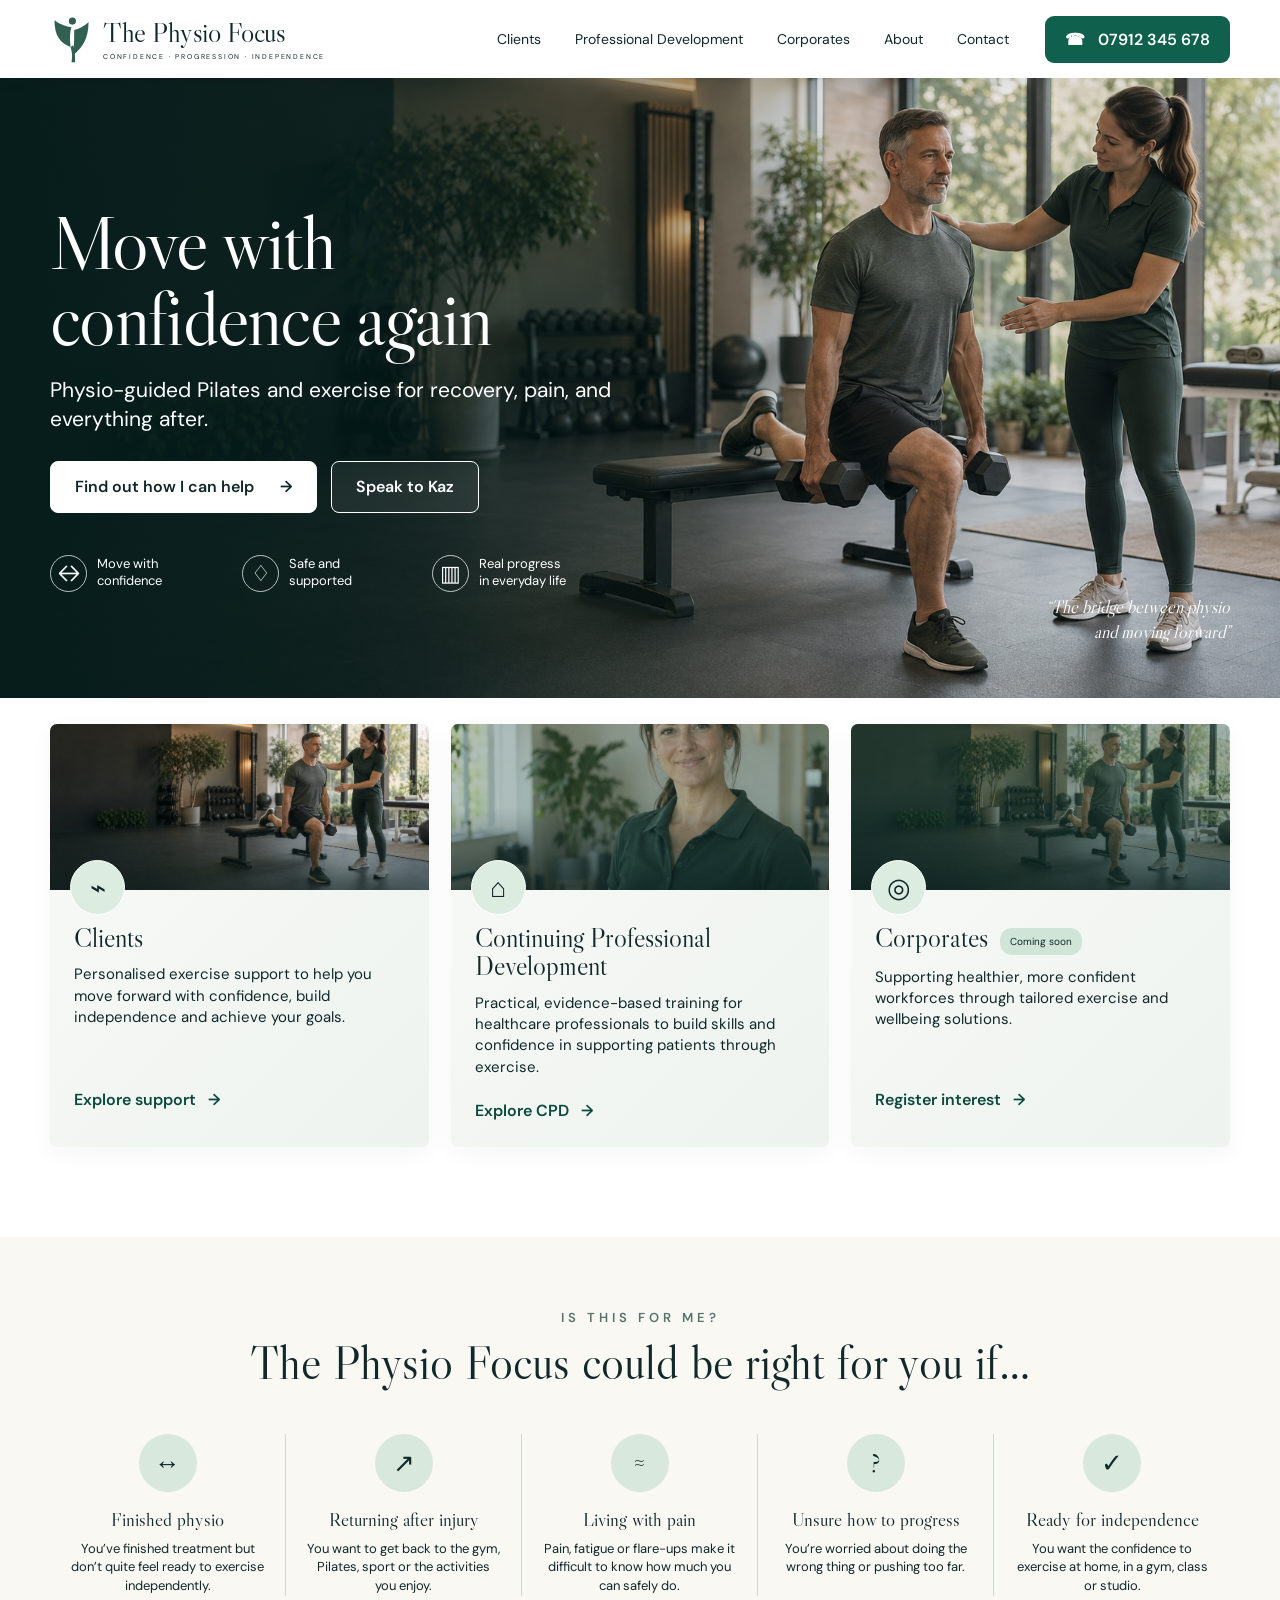
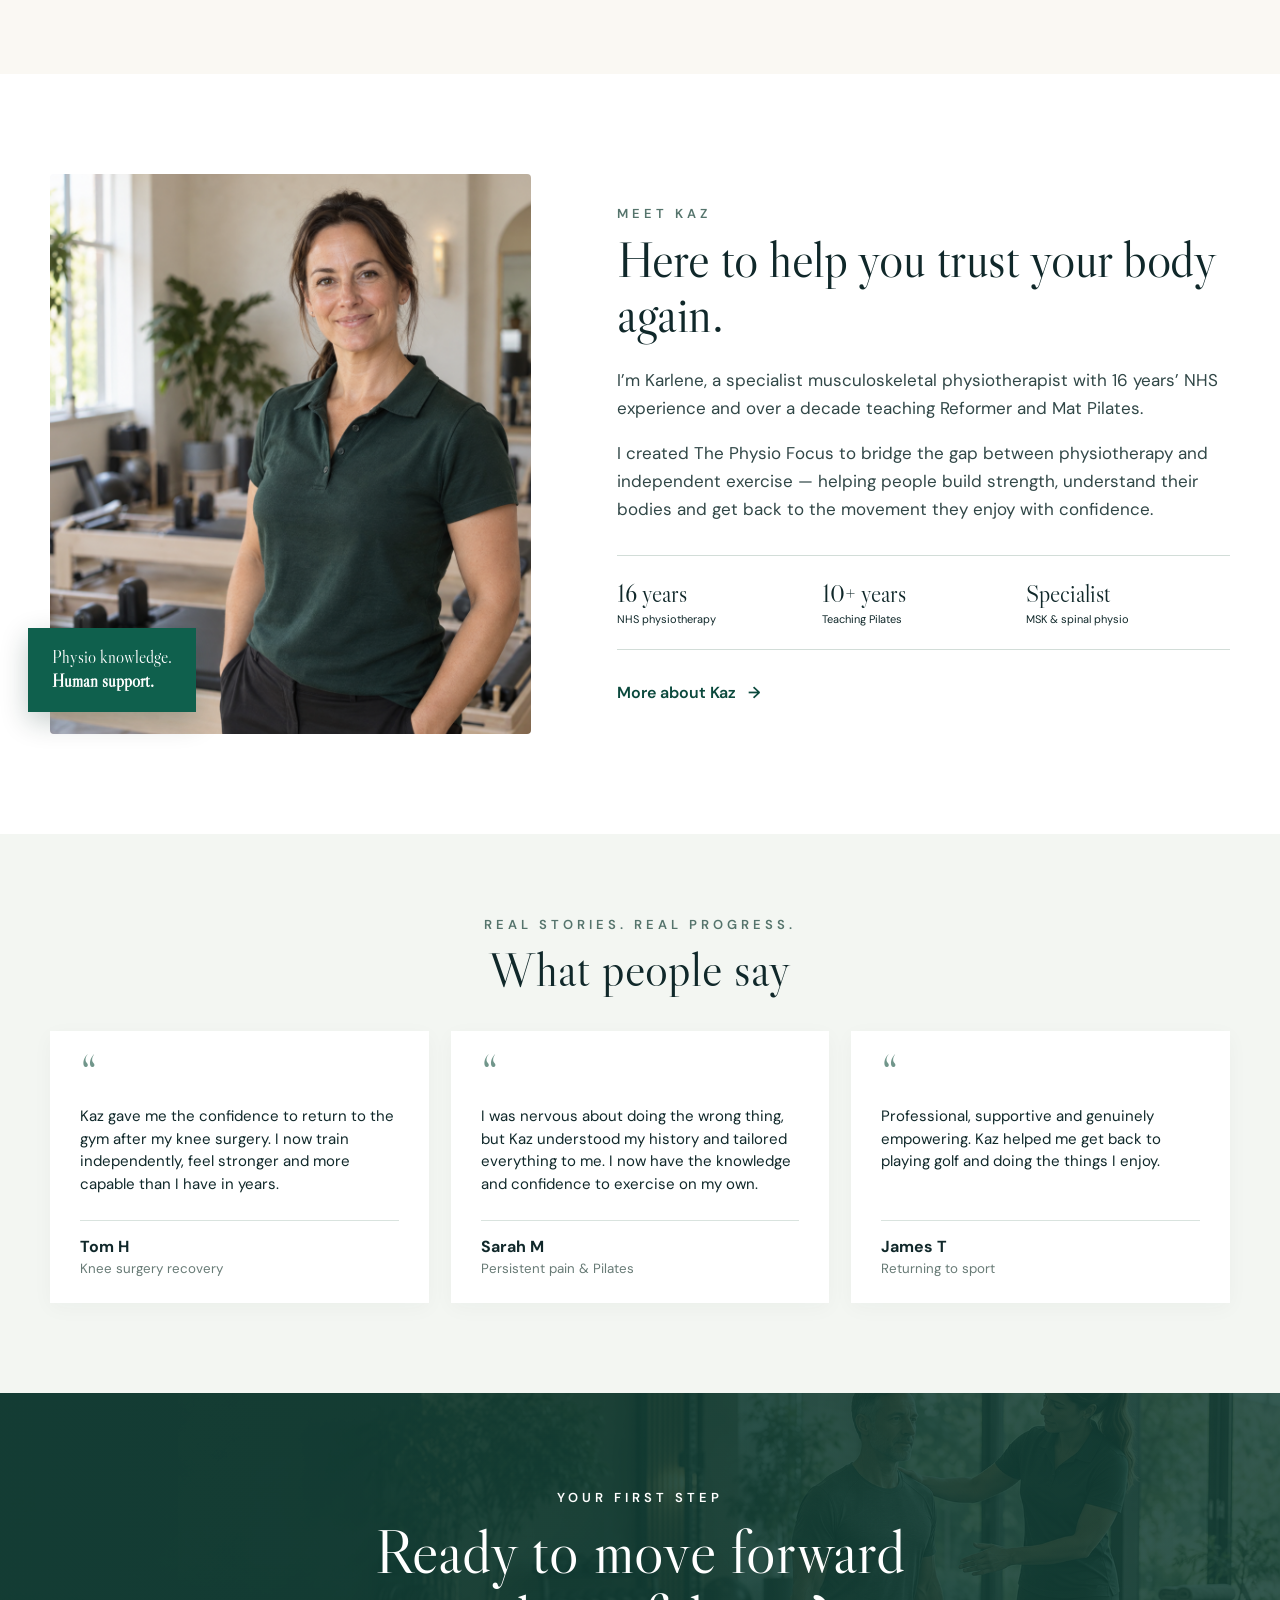
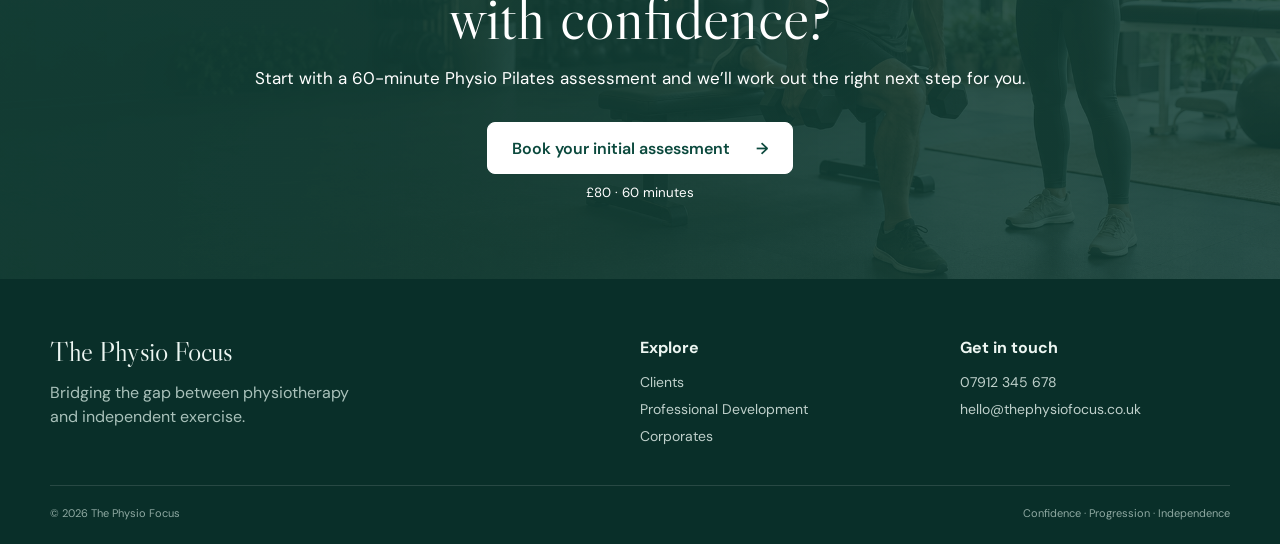
==== commit 41f14a8f: "Reduce service card image heights" ====
--- a/index.html
+++ b/index.html
@@ -41,15 +41,15 @@
     <section class="services wrap" id="services">
       <div class="service-grid">
         <article class="service-card reveal">
-          <div class="card-image clients-image"><span class="card-kicker">ONE-TO-ONE SUPPORT</span></div>
+          <div class="card-image clients-image"></div>
           <div class="card-body"><span class="round-icon">⌁</span><h2>Clients</h2><p>Personalised exercise support to help you move forward with confidence, build independence and achieve your goals.</p><a href="clients.html">Explore support <span>→</span></a></div>
         </article>
         <article class="service-card reveal" id="cpd">
-          <div class="card-image cpd-image"><span class="card-kicker">EVIDENCE INTO PRACTICE</span></div>
+          <div class="card-image cpd-image"></div>
           <div class="card-body"><span class="round-icon">⌂</span><h2>Continuing Professional Development</h2><p>Practical, evidence-based training for healthcare professionals to build skills and confidence in supporting patients through exercise.</p><a href="professional-development.html">Explore CPD <span>→</span></a></div>
         </article>
         <article class="service-card reveal" id="corporates">
-          <div class="card-image corporate-image"><span class="card-kicker">HEALTHIER TEAMS</span></div>
+          <div class="card-image corporate-image"></div>
           <div class="card-body"><span class="round-icon">◎</span><h2>Corporates <em>Coming soon</em></h2><p>Supporting healthier, more confident workforces through tailored exercise and wellbeing solutions.</p><a href="corporates.html">Register interest <span>→</span></a></div>
         </article>
       </div>
--- a/styles.css
+++ b/styles.css
@@ -1,14 +1,12 @@
-:root{--ink:#10282a;--green:#0f604d;--green-dark:#0b493d;--sage:#dcece1;--pale:#f3f6f2;--cream:#faf8f3;--white:#fff;--sans:"DM Sans",sans-serif;--serif:"Libre Caslon Display",Georgia,serif}*{box-sizing:border-box}html{scroll-behavior:smooth}body{margin:0;color:var(--ink);font-family:var(--sans);background:#fff}a{color:inherit;text-decoration:none}.wrap{width:min(1180px,calc(100% - 64px));margin:auto}.site-header{height:78px;display:flex;align-items:center;padding:0 max(32px,calc((100vw - 1180px)/2));gap:36px;position:relative;z-index:20;background:rgba(255,255,255,.97);box-shadow:0 1px 16px #0a2d2310}.brand{display:flex;align-items:center;gap:10px;margin-right:auto}.brand-mark{width:43px;height:50px;fill:#315f52}.brand strong,.brand-name{font:28px/1 var(--serif);display:block;letter-spacing:-.5px}.brand small{font-size:7px;letter-spacing:1.8px;display:block;margin-top:6px}.site-header nav{display:flex;gap:34px;font-size:14px}.site-header nav a{position:relative}.site-header nav a:after{content:"";height:1px;background:var(--green);position:absolute;bottom:-6px;left:0;right:100%;transition:.25s}.site-header nav a:hover:after{right:0}.phone-pill{background:var(--green);color:white;border-radius:9px;padding:13px 20px;font-weight:600}.phone-pill span{margin-right:9px}.menu-button{display:none;border:0;background:none;width:38px}.menu-button span{display:block;height:2px;background:var(--ink);margin:7px}.hero{min-height:620px;color:white;background:linear-gradient(90deg,rgba(5,29,28,.95) 0%,rgba(5,29,28,.72) 32%,rgba(5,29,28,.08) 63%),url("assets/physio-hero.png") center/cover no-repeat;position:relative;display:flex;align-items:center}.hero-content{padding:66px 0 60px}.eyebrow,.section-label{letter-spacing:4px;font-size:13px;font-weight:600}.hero h1{font:clamp(54px,6vw,78px)/.99 var(--serif);letter-spacing:-1.7px;margin:14px 0 20px}.hero-lede{font-size:21px;max-width:590px;line-height:1.35;margin:0 0 10px}.hero-copy{max-width:545px;font-size:16px;line-height:1.55;color:#f0f4f1}.actions{display:flex;gap:14px;margin-top:28px}.button{min-height:52px;padding:0 24px;border-radius:8px;display:inline-flex;align-items:center;justify-content:center;gap:26px;font-weight:600;border:1px solid white;transition:.2s}.button:hover{transform:translateY(-2px)}.button-light{background:#fff;color:var(--ink)}.button-ghost{background:#ffffff10}.hero-trust{display:flex;gap:80px;margin-top:42px}.hero-trust>div{display:flex;gap:10px;align-items:center}.hero-trust p{font-size:13px;line-height:1.3;margin:0}.line-icon{width:37px;height:37px;border:1px solid #ffffffb5;border-radius:50%;display:grid;place-items:center;font-size:22px}.hero-quote{position:absolute;right:max(50px,calc((100vw - 1180px)/2));bottom:35px;text-align:right;font:italic 18px/1.4 var(--serif)}.services{padding:26px 0 90px}.service-grid{display:grid;grid-template-columns:repeat(3,1fr);gap:22px}.service-card{background:linear-gradient(135deg,#f8faf7,#eef3ef);border-radius:7px;overflow:hidden;box-shadow:0 6px 24px #17372c0b}.card-image{height:195px;background-position:center;background-size:cover;position:relative;display:flex;align-items:flex-end;padding:18px}.card-image:after{content:"";position:absolute;inset:0;background:linear-gradient(transparent 50%,#071d1c99)}.card-kicker{color:#fff;font-size:10px;letter-spacing:2px;position:relative;z-index:1}.clients-image{background-image:url("assets/physio-hero.png");background-position:72% 42%}.cpd-image{background-image:linear-gradient(#214f4259,#214f4259),url("assets/meet-kaz.png");background-position:center 27%}.corporate-image{background-image:linear-gradient(#1e4d3f69,#1e4d3f69),url("assets/physio-hero.png");background-position:88% 60%}.card-body{padding:34px 24px 26px;position:relative;min-height:246px;display:flex;flex-direction:column}.round-icon{position:absolute;left:20px;top:-30px;width:55px;height:55px;border:1px solid white;border-radius:50%;background:var(--sage);display:grid;place-items:center;font-size:27px}.card-body h2{font:27px/1.05 var(--serif);margin:0 0 12px}.card-body h2 em{font:normal 10px var(--sans);background:#d0e5d8;padding:7px 10px;border-radius:12px;display:inline-block;vertical-align:middle;margin-left:6px}.card-body p{margin:0 0 22px;line-height:1.42;font-size:15px}.card-body a,.text-link{color:var(--green-dark);font-weight:600;margin-top:auto}.card-body a span,.text-link span{margin-left:8px}.fit-section{background:var(--cream);padding:72px 0 78px;text-align:center}.section-label{color:#55746c;margin:0 0 10px}.fit-section h2,.testimonials h2{font:clamp(36px,4vw,48px)/1.1 var(--serif);margin:0 0 45px}.fit-grid{display:grid;grid-template-columns:repeat(5,1fr)}.fit-grid article{padding:0 20px;border-right:1px solid #ccd8d1}.fit-grid article:last-child{border:0}.fit-grid span{width:58px;height:58px;background:#d8e8dc;border-radius:50%;display:grid;place-items:center;margin:0 auto 17px;font:26px var(--serif)}.fit-grid h3{font:19px/1.15 var(--serif);margin:0 0 9px}.fit-grid p{font-size:13px;line-height:1.45;margin:0}.about{display:grid;grid-template-columns:.88fr 1.12fr;gap:86px;align-items:center;padding-top:100px;padding-bottom:100px}.about-image{height:560px;position:relative}.about-image img{width:100%;height:100%;object-fit:cover;border-radius:4px;object-position:center 25%}.photo-note{position:absolute;bottom:22px;left:-22px;background:var(--green);color:white;padding:18px 24px;font:17px/1.4 var(--serif);box-shadow:0 9px 26px #0728203d}.about-copy h2{font:clamp(40px,4vw,56px)/1.08 var(--serif);letter-spacing:-.5px;margin:10px 0 24px}.about-copy>p:not(.section-label){font-size:17px;line-height:1.65;color:#314747}.credentials{display:grid;grid-template-columns:repeat(3,1fr);margin:32px 0;border-top:1px solid #d2ddd8;border-bottom:1px solid #d2ddd8;padding:23px 0}.credentials div{padding-right:18px}.credentials strong{font:24px var(--serif);display:block}.credentials span{display:block;font-size:11px;margin-top:4px}.testimonials{background:var(--pale);padding:82px 0 90px;text-align:center}.testimonials h2{margin-bottom:35px}.quote-grid{display:grid;grid-template-columns:repeat(3,1fr);gap:22px;text-align:left}.quote-grid blockquote{margin:0;background:#fff;padding:30px 30px 26px;min-height:270px;display:flex;flex-direction:column;box-shadow:0 5px 20px #133a2e09}.quote-mark{font:60px/30px var(--serif);color:#71968b}.quote-grid blockquote>p{font:15px/1.52 var(--sans);margin:14px 0 24px}.quote-grid footer{margin-top:auto;border-top:1px solid #d9e3de;padding-top:15px}.quote-grid footer b,.quote-grid footer small{display:block}.quote-grid footer small{color:#687b76;margin-top:3px}.assessment{background:linear-gradient(90deg,#123e35eb,#123e35d9),url("assets/physio-hero.png") center 70%/cover;color:#fff;text-align:center}.assessment-inner{padding:83px 20px 78px}.assessment h2{font:clamp(43px,5vw,62px)/1.06 var(--serif);margin:10px 0 14px}.assessment p:not(.eyebrow){font-size:17px}.button-solid{background:#fff;color:var(--green-dark);margin:16px 0 10px}.assessment small{display:block}.footer{background:#092f29;color:#edf6f2;padding:58px 0 24px}.footer-grid{display:grid;grid-template-columns:2fr 1fr 1fr;gap:50px}.footer-brand p{color:#a9c1ba;line-height:1.5}.footer-grid>div:not(.footer-brand){display:flex;flex-direction:column;gap:9px}.footer-grid b{margin-bottom:6px}.footer-grid a{color:#bfd0cb;font-size:14px}.footer-bottom{border-top:1px solid #ffffff20;margin-top:40px;padding-top:20px;display:flex;justify-content:space-between;color:#8fa9a2;font-size:11px}.reveal{opacity:0;transform:translateY(18px);transition:opacity .7s ease,transform .7s ease}.reveal.visible{opacity:1;transform:none}
-@media(max-width:900px){.site-header{height:70px;padding:0 22px}.brand strong{font-size:22px}.brand small{display:none}.brand-mark{width:34px}.phone-pill{display:none}.menu-button{display:block}.site-header nav{position:absolute;top:70px;left:0;right:0;background:#fff;display:none;flex-direction:column;padding:25px;gap:20px;box-shadow:0 10px 20px #0001}.site-header nav.open{display:flex}.wrap{width:min(100% - 40px,700px)}.hero{min-height:720px;background-position:62% center;align-items:flex-end}.hero:before{content:"";position:absolute;inset:0;background:linear-gradient(0deg,#071f1dcf 0%,#071f1d9c 52%,transparent 100%)}.hero-content{position:relative;z-index:1;padding-bottom:40px}.hero h1{font-size:54px}.hero-quote{display:none}.hero-trust{gap:24px;justify-content:space-between}.service-grid{grid-template-columns:1fr}.card-image{height:245px}.fit-grid{grid-template-columns:1fr 1fr;gap:32px 0}.fit-grid article{border:0}.fit-grid article:last-child{grid-column:1/-1}.about{grid-template-columns:1fr;gap:42px}.about-image{height:500px}.quote-grid{grid-template-columns:1fr}.footer-grid{grid-template-columns:1fr 1fr}.footer-brand{grid-column:1/-1}}
+:root{--ink:#10282a;--green:#0f604d;--green-dark:#0b493d;--sage:#dcece1;--pale:#f3f6f2;--cream:#faf8f3;--white:#fff;--sans:"DM Sans",sans-serif;--serif:"Libre Caslon Display",Georgia,serif}*{box-sizing:border-box}html{scroll-behavior:smooth}body{margin:0;color:var(--ink);font-family:var(--sans);background:#fff}a{color:inherit;text-decoration:none}.wrap{width:min(1180px,calc(100% - 64px));margin:auto}.site-header{height:78px;display:flex;align-items:center;padding:0 max(32px,calc((100vw - 1180px)/2));gap:36px;position:relative;z-index:20;background:rgba(255,255,255,.97);box-shadow:0 1px 16px #0a2d2310}.brand{display:flex;align-items:center;gap:10px;margin-right:auto}.brand-mark{width:43px;height:50px;fill:#315f52}.brand strong,.brand-name{font:28px/1 var(--serif);display:block;letter-spacing:-.5px}.brand small{font-size:7px;letter-spacing:1.8px;display:block;margin-top:6px}.site-header nav{display:flex;gap:34px;font-size:14px}.site-header nav a{position:relative}.site-header nav a:after{content:"";height:1px;background:var(--green);position:absolute;bottom:-6px;left:0;right:100%;transition:.25s}.site-header nav a:hover:after{right:0}.phone-pill{background:var(--green);color:white;border-radius:9px;padding:13px 20px;font-weight:600}.phone-pill span{margin-right:9px}.menu-button{display:none;border:0;background:none;width:38px}.menu-button span{display:block;height:2px;background:var(--ink);margin:7px}.hero{min-height:620px;color:white;background:linear-gradient(90deg,rgba(5,29,28,.95) 0%,rgba(5,29,28,.72) 32%,rgba(5,29,28,.08) 63%),url("assets/physio-hero.png") center/cover no-repeat;position:relative;display:flex;align-items:center}.hero-content{padding:66px 0 60px}.eyebrow,.section-label{letter-spacing:4px;font-size:13px;font-weight:600}.hero h1{font:clamp(54px,6vw,78px)/.99 var(--serif);letter-spacing:-1.7px;margin:14px 0 20px}.hero-lede{font-size:21px;max-width:590px;line-height:1.35;margin:0 0 10px}.hero-copy{max-width:545px;font-size:16px;line-height:1.55;color:#f0f4f1}.actions{display:flex;gap:14px;margin-top:28px}.button{min-height:52px;padding:0 24px;border-radius:8px;display:inline-flex;align-items:center;justify-content:center;gap:26px;font-weight:600;border:1px solid white;transition:.2s}.button:hover{transform:translateY(-2px)}.button-light{background:#fff;color:var(--ink)}.button-ghost{background:#ffffff10}.hero-trust{display:flex;gap:80px;margin-top:42px}.hero-trust>div{display:flex;gap:10px;align-items:center}.hero-trust p{font-size:13px;line-height:1.3;margin:0}.line-icon{width:37px;height:37px;border:1px solid #ffffffb5;border-radius:50%;display:grid;place-items:center;font-size:22px}.hero-quote{position:absolute;right:max(50px,calc((100vw - 1180px)/2));bottom:35px;text-align:right;font:italic 18px/1.4 var(--serif)}.services{padding:26px 0 90px}.service-grid{display:grid;grid-template-columns:repeat(3,1fr);gap:22px}.service-card{background:linear-gradient(135deg,#f8faf7,#eef3ef);border-radius:7px;overflow:hidden;box-shadow:0 6px 24px #17372c0b}.card-image{height:166px;background-position:center;background-size:cover;position:relative;display:flex;align-items:flex-end;padding:18px}.card-image:after{content:"";position:absolute;inset:0;background:linear-gradient(transparent 50%,#071d1c99)}.clients-image{background-image:url("assets/physio-hero.png");background-position:72% 42%}.cpd-image{background-image:linear-gradient(#214f4259,#214f4259),url("assets/meet-kaz.png");background-position:center 27%}.corporate-image{background-image:linear-gradient(#1e4d3f69,#1e4d3f69),url("assets/physio-hero.png");background-position:88% 60%}.card-body{padding:34px 24px 26px;position:relative;min-height:246px;display:flex;flex-direction:column}.round-icon{position:absolute;left:20px;top:-30px;width:55px;height:55px;border:1px solid white;border-radius:50%;background:var(--sage);display:grid;place-items:center;font-size:27px}.card-body h2{font:27px/1.05 var(--serif);margin:0 0 12px}.card-body h2 em{font:normal 10px var(--sans);background:#d0e5d8;padding:7px 10px;border-radius:12px;display:inline-block;vertical-align:middle;margin-left:6px}.card-body p{margin:0 0 22px;line-height:1.42;font-size:15px}.card-body a,.text-link{color:var(--green-dark);font-weight:600;margin-top:auto}.card-body a span,.text-link span{margin-left:8px}.fit-section{background:var(--cream);padding:72px 0 78px;text-align:center}.section-label{color:#55746c;margin:0 0 10px}.fit-section h2,.testimonials h2{font:clamp(36px,4vw,48px)/1.1 var(--serif);margin:0 0 45px}.fit-grid{display:grid;grid-template-columns:repeat(5,1fr)}.fit-grid article{padding:0 20px;border-right:1px solid #ccd8d1}.fit-grid article:last-child{border:0}.fit-grid span{width:58px;height:58px;background:#d8e8dc;border-radius:50%;display:grid;place-items:center;margin:0 auto 17px;font:26px var(--serif)}.fit-grid h3{font:19px/1.15 var(--serif);margin:0 0 9px}.fit-grid p{font-size:13px;line-height:1.45;margin:0}.about{display:grid;grid-template-columns:.88fr 1.12fr;gap:86px;align-items:center;padding-top:100px;padding-bottom:100px}.about-image{height:560px;position:relative}.about-image img{width:100%;height:100%;object-fit:cover;border-radius:4px;object-position:center 25%}.photo-note{position:absolute;bottom:22px;left:-22px;background:var(--green);color:white;padding:18px 24px;font:17px/1.4 var(--serif);box-shadow:0 9px 26px #0728203d}.about-copy h2{font:clamp(40px,4vw,56px)/1.08 var(--serif);letter-spacing:-.5px;margin:10px 0 24px}.about-copy>p:not(.section-label){font-size:17px;line-height:1.65;color:#314747}.credentials{display:grid;grid-template-columns:repeat(3,1fr);margin:32px 0;border-top:1px solid #d2ddd8;border-bottom:1px solid #d2ddd8;padding:23px 0}.credentials div{padding-right:18px}.credentials strong{font:24px var(--serif);display:block}.credentials span{display:block;font-size:11px;margin-top:4px}.testimonials{background:var(--pale);padding:82px 0 90px;text-align:center}.testimonials h2{margin-bottom:35px}.quote-grid{display:grid;grid-template-columns:repeat(3,1fr);gap:22px;text-align:left}.quote-grid blockquote{margin:0;background:#fff;padding:30px 30px 26px;min-height:270px;display:flex;flex-direction:column;box-shadow:0 5px 20px #133a2e09}.quote-mark{font:60px/30px var(--serif);color:#71968b}.quote-grid blockquote>p{font:15px/1.52 var(--sans);margin:14px 0 24px}.quote-grid footer{margin-top:auto;border-top:1px solid #d9e3de;padding-top:15px}.quote-grid footer b,.quote-grid footer small{display:block}.quote-grid footer small{color:#687b76;margin-top:3px}.assessment{background:linear-gradient(90deg,#123e35eb,#123e35d9),url("assets/physio-hero.png") center 70%/cover;color:#fff;text-align:center}.assessment-inner{padding:83px 20px 78px}.assessment h2{font:clamp(43px,5vw,62px)/1.06 var(--serif);margin:10px 0 14px}.assessment p:not(.eyebrow){font-size:17px}.button-solid{background:#fff;color:var(--green-dark);margin:16px 0 10px}.assessment small{display:block}.footer{background:#092f29;color:#edf6f2;padding:58px 0 24px}.footer-grid{display:grid;grid-template-columns:2fr 1fr 1fr;gap:50px}.footer-brand p{color:#a9c1ba;line-height:1.5}.footer-grid>div:not(.footer-brand){display:flex;flex-direction:column;gap:9px}.footer-grid b{margin-bottom:6px}.footer-grid a{color:#bfd0cb;font-size:14px}.footer-bottom{border-top:1px solid #ffffff20;margin-top:40px;padding-top:20px;display:flex;justify-content:space-between;color:#8fa9a2;font-size:11px}.reveal{opacity:0;transform:translateY(18px);transition:opacity .7s ease,transform .7s ease}.reveal.visible{opacity:1;transform:none}
+@media(max-width:900px){.site-header{height:70px;padding:0 22px}.brand strong{font-size:22px}.brand small{display:none}.brand-mark{width:34px}.phone-pill{display:none}.menu-button{display:block}.site-header nav{position:absolute;top:70px;left:0;right:0;background:#fff;display:none;flex-direction:column;padding:25px;gap:20px;box-shadow:0 10px 20px #0001}.site-header nav.open{display:flex}.wrap{width:min(100% - 40px,700px)}.hero{min-height:720px;background-position:62% center;align-items:flex-end}.hero:before{content:"";position:absolute;inset:0;background:linear-gradient(0deg,#071f1dcf 0%,#071f1d9c 52%,transparent 100%)}.hero-content{position:relative;z-index:1;padding-bottom:40px}.hero h1{font-size:54px}.hero-quote{display:none}.hero-trust{gap:24px;justify-content:space-between}.service-grid{grid-template-columns:1fr}.card-image{height:208px}.fit-grid{grid-template-columns:1fr 1fr;gap:32px 0}.fit-grid article{border:0}.fit-grid article:last-child{grid-column:1/-1}.about{grid-template-columns:1fr;gap:42px}.about-image{height:500px}.quote-grid{grid-template-columns:1fr}.footer-grid{grid-template-columns:1fr 1fr}.footer-brand{grid-column:1/-1}}
 @media(max-width:560px){.wrap{width:calc(100% - 32px)}.hero{min-height:690px;background-position:67% center}.hero h1{font-size:43px}.hero-lede{font-size:18px}.hero-copy{font-size:14px}.actions{flex-direction:column;align-items:stretch}.button{min-height:48px}.hero-trust{margin-top:28px;gap:8px}.hero-trust>div{display:block;text-align:center}.line-icon{margin:auto auto 7px}.hero-trust p{font-size:10px}.services{padding-bottom:65px}.fit-section{padding:60px 0}.fit-grid{grid-template-columns:1fr}.fit-grid article,.fit-grid article:last-child{grid-column:auto;padding:0 36px}.about{padding-top:70px;padding-bottom:70px}.about-image{height:430px}.photo-note{left:-8px}.credentials{grid-template-columns:1fr;gap:17px}.quote-grid blockquote{min-height:0}.footer-grid{grid-template-columns:1fr}.footer-brand{grid-column:auto}.footer-bottom{flex-direction:column;gap:7px}}
 
-/* Keep the image labels clear of the overlapping circular icons. */
-.card-kicker{margin-left:64px}
 .site-header nav a.active:after{right:0}
 .inner-hero{min-height:460px;display:flex;align-items:center;color:#fff;background:linear-gradient(90deg,rgba(5,29,28,.93),rgba(5,29,28,.45)),url("assets/physio-hero.png") center/cover}.inner-hero.cpd-hero{background-image:linear-gradient(90deg,rgba(5,29,28,.93),rgba(5,29,28,.35)),url("assets/meet-kaz.png");background-position:center 28%}.inner-hero.corporate-hero{background-position:center 58%}.inner-hero-copy{padding:72px 0;max-width:680px}.inner-hero h1{font:clamp(52px,6vw,76px)/1 var(--serif);margin:14px 0 20px}.inner-hero p:not(.eyebrow){font-size:19px;line-height:1.55;max-width:610px}.page-section{padding:92px 0}.page-intro{display:grid;grid-template-columns:.85fr 1.15fr;gap:85px;align-items:start}.page-intro h2,.page-cta h2{font:clamp(38px,4vw,54px)/1.08 var(--serif);margin:8px 0 0}.page-intro-copy>p{font-size:17px;line-height:1.65;margin-top:0}.feature-list{display:grid;grid-template-columns:repeat(3,1fr);gap:22px;margin-top:70px}.feature-list article{background:var(--pale);padding:30px;border-top:3px solid var(--green)}.feature-list span{width:45px;height:45px;border-radius:50%;background:var(--sage);display:grid;place-items:center;font:22px var(--serif);margin-bottom:20px}.feature-list h3{font:24px/1.15 var(--serif);margin:0 0 10px}.feature-list p{font-size:14px;line-height:1.55;margin:0}.offer-section{background:var(--cream);padding:90px 0}.offer-section .section-head{text-align:center;max-width:700px;margin:0 auto 45px}.section-head h2{font:clamp(38px,4vw,52px)/1.1 var(--serif);margin:8px 0 12px}.section-head p{line-height:1.6}.offer-grid{display:grid;grid-template-columns:repeat(2,1fr);gap:22px}.offer-card{background:#fff;padding:34px;box-shadow:0 5px 20px #14382d0b}.offer-card h3{font:27px var(--serif);margin:0 0 10px}.offer-card p{line-height:1.55}.offer-card small{color:#5f7770;font-weight:600}.page-cta{text-align:center;padding:85px 20px;background:var(--green);color:white}.page-cta p{font-size:17px;margin:15px auto 8px;max-width:600px;line-height:1.5}.page-cta .button{margin-top:20px}.notice{display:inline-flex;background:#dcece1;color:#164b3f;border-radius:20px;padding:8px 14px;font-size:12px;font-weight:600;margin-bottom:20px}
 @media(max-width:1100px){.site-header nav{gap:20px;font-size:12px}.phone-pill{padding:12px 15px}}
-@media(max-width:900px){.card-kicker{margin-left:70px}.inner-hero{min-height:520px}.page-intro{grid-template-columns:1fr;gap:26px}.feature-list{grid-template-columns:1fr 1fr}.offer-grid{grid-template-columns:1fr}}
-@media(max-width:560px){.card-kicker{margin-left:66px}.inner-hero{min-height:500px}.inner-hero h1{font-size:46px}.inner-hero p:not(.eyebrow){font-size:17px}.page-section,.offer-section{padding:65px 0}.feature-list{grid-template-columns:1fr;margin-top:45px}.page-cta{padding:65px 18px}}
+@media(max-width:900px){.inner-hero{min-height:520px}.page-intro{grid-template-columns:1fr;gap:26px}.feature-list{grid-template-columns:1fr 1fr}.offer-grid{grid-template-columns:1fr}}
+@media(max-width:560px){.inner-hero{min-height:500px}.inner-hero h1{font-size:46px}.inner-hero p:not(.eyebrow){font-size:17px}.page-section,.offer-section{padding:65px 0}.feature-list{grid-template-columns:1fr;margin-top:45px}.page-cta{padding:65px 18px}}
 
 .contact-hero{background:linear-gradient(90deg,#0b4036 0%,#0d5b49 58%,#306e5c 100%);color:#fff;position:relative;overflow:hidden}.contact-hero:after{content:"";position:absolute;width:430px;height:430px;border:1px solid #ffffff24;border-radius:50%;right:-80px;top:-190px;box-shadow:0 0 0 75px #ffffff08,0 0 0 150px #ffffff05}.contact-hero-inner{padding:82px 0 76px;position:relative;z-index:1}.contact-hero h1{font:clamp(52px,6vw,76px)/1 var(--serif);margin:13px 0 20px}.contact-hero p:not(.eyebrow){max-width:690px;font-size:18px;line-height:1.6;color:#e4efeb}.contact-section{padding:90px 0;background:var(--cream)}.contact-layout{display:grid;grid-template-columns:.8fr 1.2fr;gap:72px;align-items:start}.contact-details{padding-top:16px}.contact-details h2,.contact-form-card h2{font:clamp(35px,3.6vw,48px)/1.1 var(--serif);margin:8px 0 20px}.contact-details>p:not(.section-label):not(.contact-reassurance){font-size:16px;line-height:1.65;color:#405652}.contact-methods{display:grid;gap:13px;margin:32px 0}.contact-methods>a,.contact-methods>div{display:flex;align-items:center;gap:16px;background:#fff;padding:17px 18px;border:1px solid #dce5df}.contact-method-icon{width:40px;height:40px;border-radius:50%;background:var(--sage);display:grid;place-items:center;color:var(--green-dark);font-size:18px;flex:0 0 auto}.contact-methods small,.contact-methods strong{display:block}.contact-methods small{font-size:9px;letter-spacing:1.7px;color:#6b827b;margin-bottom:3px}.contact-methods strong{font-size:14px;overflow-wrap:anywhere}.contact-reassurance{font-size:13px;line-height:1.55;padding-left:16px;border-left:2px solid #7fa394;color:#526b64}.contact-form-card{background:#fff;padding:42px 44px;box-shadow:0 18px 60px #153c3020}.contact-form-card form{display:grid;gap:20px;margin-top:30px}.form-row{display:grid;grid-template-columns:1fr 1fr;gap:18px}.contact-form-card label{display:grid;gap:8px;font-size:13px;font-weight:600;color:#243e39}.contact-form-card label>span{font-weight:400;color:#7a8d87}.contact-form-card input,.contact-form-card select,.contact-form-card textarea{width:100%;border:1px solid #cbd8d2;border-radius:5px;background:#fbfcfa;color:var(--ink);font:15px var(--sans);padding:13px 14px;outline:none;transition:border-color .2s,box-shadow .2s}.contact-form-card textarea{resize:vertical;min-height:135px}.contact-form-card input:focus,.contact-form-card select:focus,.contact-form-card textarea:focus{border-color:var(--green);box-shadow:0 0 0 3px #0f604d16}.contact-submit{border:0;background:var(--green);color:#fff;justify-self:start;cursor:pointer;font-family:var(--sans);font-size:14px}.form-note{font-size:11px;color:#71847e;line-height:1.5;margin:-8px 0 0}.form-status{font-size:13px;color:var(--green);font-weight:600;margin:0;min-height:18px}.contact-next{padding:78px 0 88px;text-align:center}.contact-steps{display:grid;grid-template-columns:repeat(3,1fr);gap:0;margin-top:35px}.contact-steps article{padding:0 38px;border-right:1px solid #d7e1dc}.contact-steps article:last-child{border:0}.contact-steps span{width:43px;height:43px;border-radius:50%;background:var(--sage);display:grid;place-items:center;margin:0 auto 15px;font:21px var(--serif)}.contact-steps h3{font:23px var(--serif);margin:0 0 8px}.contact-steps p{font-size:13px;line-height:1.5;margin:0;color:#536965}
 @media(max-width:1120px){.site-header{gap:22px}.site-header nav{gap:16px}.site-header nav a{font-size:12px}.phone-pill{font-size:13px}.contact-layout{gap:40px}}
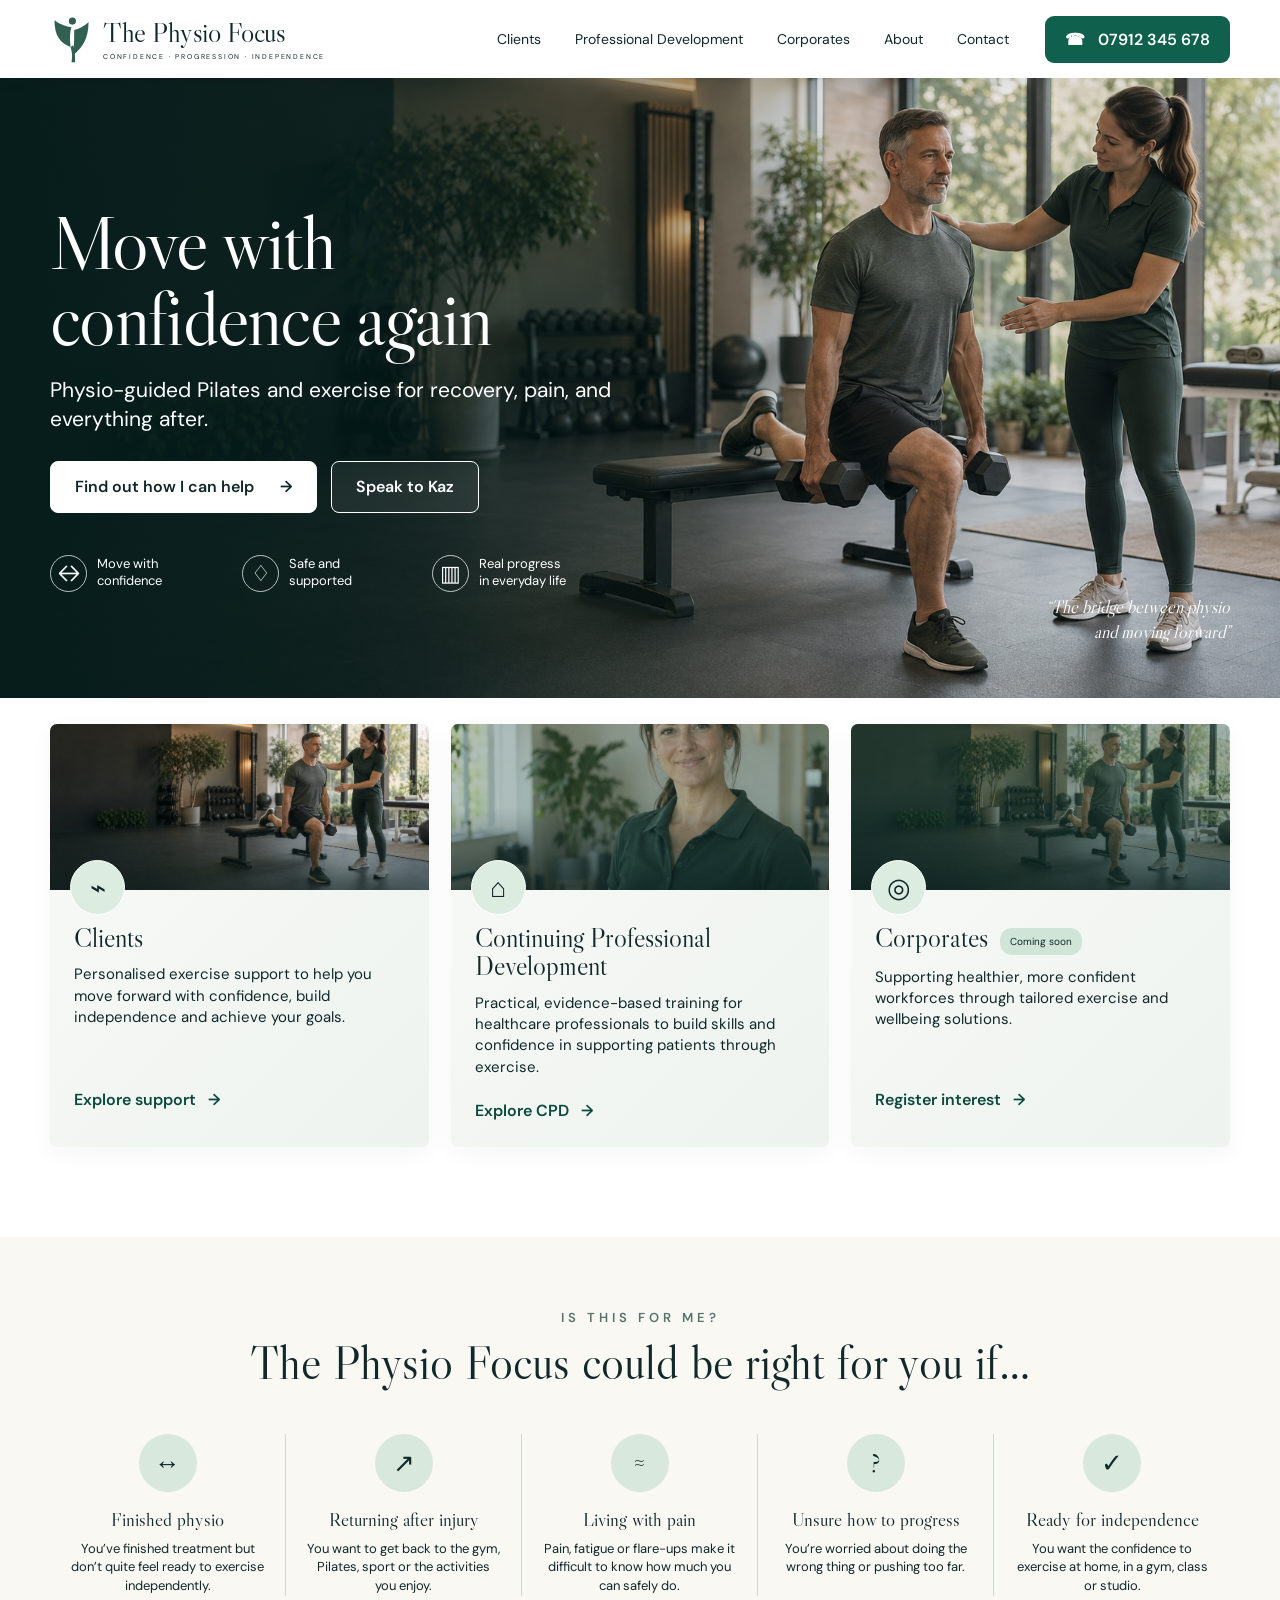
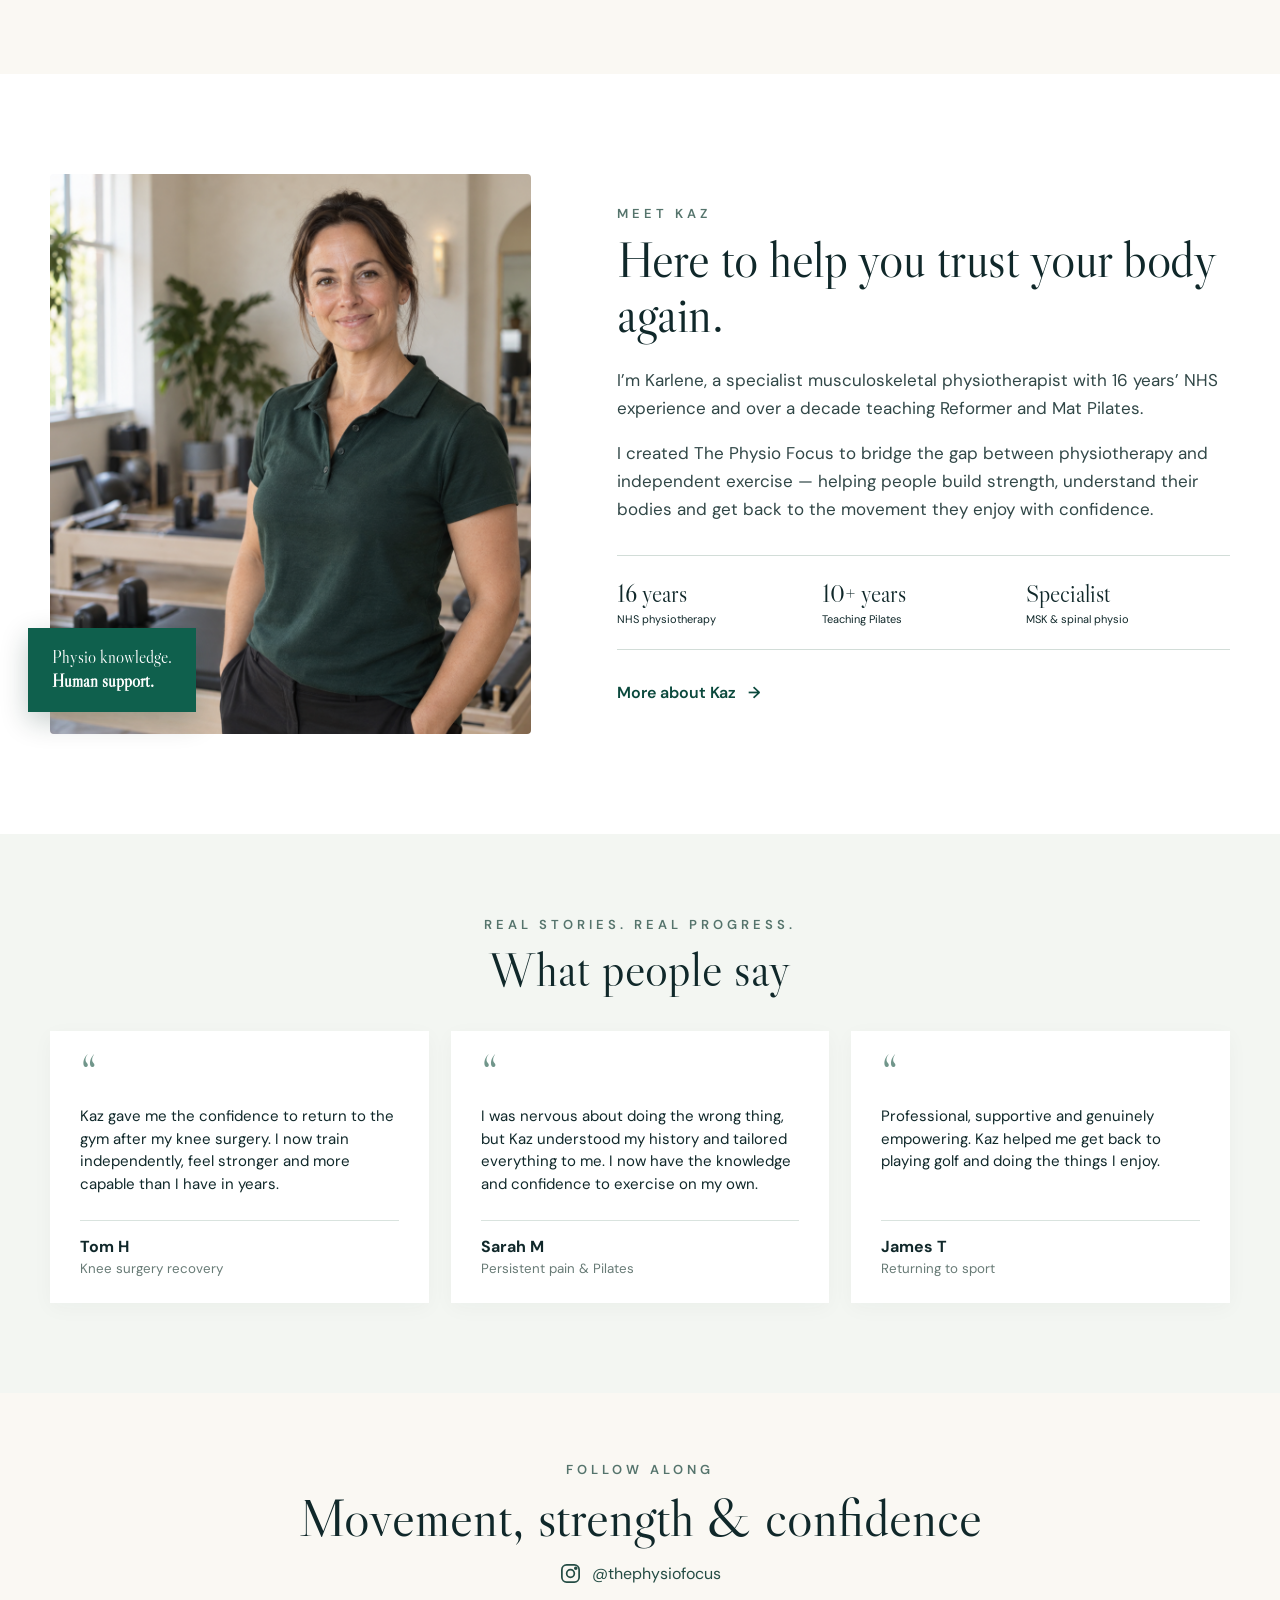
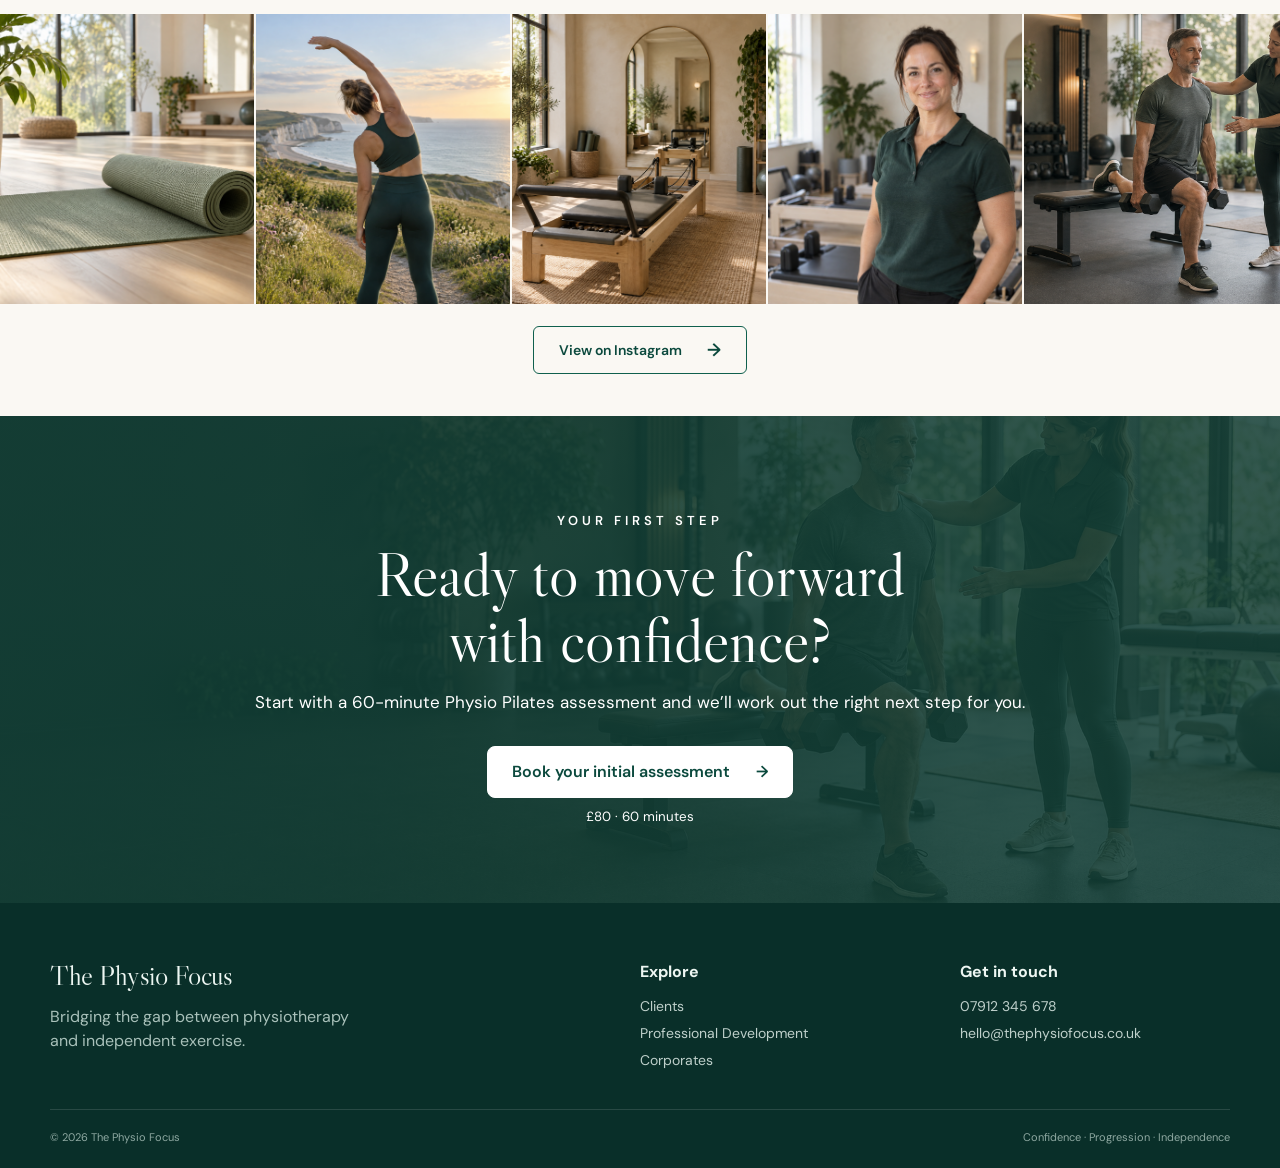
==== commit 6d896d28: "Add homepage social gallery" ====
--- a/index.html
+++ b/index.html
@@ -92,6 +92,25 @@
       </div>
     </section>
 
+    <section class="social-gallery" aria-labelledby="social-gallery-title">
+      <div class="social-gallery-heading wrap reveal">
+        <p class="section-label">FOLLOW ALONG</p>
+        <h2 id="social-gallery-title">Movement, strength &amp; confidence</h2>
+        <p class="social-handle" aria-label="Instagram handle at thephysiofocus">
+          <svg viewBox="0 0 24 24" aria-hidden="true"><rect x="3" y="3" width="18" height="18" rx="5"></rect><circle cx="12" cy="12" r="4"></circle><circle cx="17.5" cy="6.5" r="1"></circle></svg>
+          @thephysiofocus
+        </p>
+      </div>
+      <div class="social-photo-grid">
+        <figure><img src="assets/social-pilates-mat.png" alt="A sage Pilates mat in a sunlit movement studio" loading="lazy"></figure>
+        <figure><img src="assets/social-coastal-stretch.png" alt="A woman stretching beside the coast" loading="lazy"></figure>
+        <figure><img src="assets/social-reformer-studio.png" alt="A peaceful Reformer Pilates studio" loading="lazy"></figure>
+        <figure><img src="assets/meet-kaz.png" alt="Kaz in her Pilates studio" loading="lazy"></figure>
+        <figure><img src="assets/physio-hero.png" alt="Physiotherapy-guided strength training" loading="lazy"></figure>
+      </div>
+      <div class="social-gallery-action"><button type="button" class="instagram-placeholder" aria-label="Instagram link coming soon">View on Instagram <span>→</span></button></div>
+    </section>
+
     <section class="assessment" id="assessment">
       <div class="assessment-inner wrap reveal"><p class="eyebrow">YOUR FIRST STEP</p><h2>Ready to move forward<br>with confidence?</h2><p>Start with a 60-minute Physio Pilates assessment and we’ll work out the right next step for you.</p><a class="button button-solid" href="mailto:hello@thephysiofocus.co.uk?subject=Initial assessment enquiry">Book your initial assessment <span>→</span></a><small>£80 · 60 minutes</small></div>
     </section>
--- a/styles.css
+++ b/styles.css
@@ -12,3 +12,75 @@
 @media(max-width:1120px){.site-header{gap:22px}.site-header nav{gap:16px}.site-header nav a{font-size:12px}.phone-pill{font-size:13px}.contact-layout{gap:40px}}
 @media(max-width:900px){.contact-layout{grid-template-columns:1fr}.contact-details{padding:0}.contact-form-card{padding:36px}.contact-steps{grid-template-columns:1fr;gap:34px}.contact-steps article{border:0;padding:0 50px}.contact-hero-inner{padding:70px 0}}
 @media(max-width:560px){.contact-hero h1{font-size:46px}.contact-section{padding:62px 0}.contact-form-card{padding:28px 20px}.form-row{grid-template-columns:1fr}.contact-submit{width:100%}.contact-methods strong{font-size:12px}.contact-steps article{padding:0 22px}}
+
+/* About page */
+.about-page{background:#fff}.about-intro{display:grid;grid-template-columns:minmax(380px,46%) 1fr;min-height:600px}.about-intro-photo{min-height:600px}.about-intro-photo img{width:100%;height:100%;object-fit:cover;object-position:center 24%;display:block}.about-intro-copy{padding:70px clamp(42px,7vw,115px) 62px 54px;align-self:center;max-width:780px}.about-intro-copy h1{font:clamp(46px,5.1vw,70px)/1.05 var(--serif);letter-spacing:-1px;margin:12px 0 28px}.about-intro-copy>p:not(.section-label){font-size:16px;line-height:1.65;margin:0 0 18px}.about-stats{display:grid;grid-template-columns:repeat(3,1fr);margin-top:36px;padding-top:25px;border-top:1px solid #cfdad5}.about-stats div{padding:0 24px;border-right:1px solid #cfdad5}.about-stats div:first-child{padding-left:0}.about-stats div:last-child{border:0}.about-stats strong{display:block;font:27px var(--serif)}.about-stats span{display:block;font-size:12px;margin-top:5px}.about-approach,.about-process{background:var(--cream);padding:72px 0}.about-split{display:grid;grid-template-columns:1.15fr .85fr;gap:86px;align-items:center}.about-prose h2,.process-copy h2{font:clamp(38px,4vw,54px)/1.12 var(--serif);margin:10px 0 22px}.about-prose>p:not(.section-label){font-size:15px;line-height:1.55;margin:0 0 15px}.about-action-photo{height:485px;overflow:hidden}.about-action-photo img{width:100%;height:100%;object-fit:cover;display:block}.about-approach .about-action-photo img{object-position:78% center}.about-belief{background:linear-gradient(90deg,#07493eeb,#075044e8),url("assets/meet-kaz.png") center 36%/cover;color:#fff;text-align:center;padding:66px 0}.about-belief span{display:block;width:46px;height:1px;background:#cfdfd7;margin:0 auto 23px}.about-belief h2{font:clamp(37px,4.4vw,58px)/1.12 var(--serif);margin:0 auto 17px}.about-belief p{font-size:16px;font-weight:600;margin:0}.about-experience{padding:76px 0 80px}.about-section-heading{text-align:center}.about-section-heading h2{font:clamp(38px,4vw,52px)/1.1 var(--serif);margin:8px 0 42px}.qualification-grid{display:grid;grid-template-columns:1fr 1fr;max-width:1040px;margin:auto}.qualification-grid article{display:flex;gap:22px;align-items:center;padding:24px 30px;border-bottom:1px solid #d8e1dc}.qualification-grid article:nth-child(odd){border-right:1px solid #d8e1dc}.qualification-grid article:nth-child(n+3){border-bottom:0}.qualification-icon{width:62px;height:62px;flex:0 0 auto;border-radius:50%;background:var(--sage);display:grid;place-items:center;font:28px var(--serif)}.qualification-grid h3{font:24px/1.15 var(--serif);margin:0 0 5px}.qualification-grid p{font-size:13px;line-height:1.45;margin:0}.about-process{padding:70px 0}.process-split{grid-template-columns:.92fr 1.08fr}.process-photo{height:440px}.process-photo img{object-position:71% center}.process-copy h2{max-width:570px}.process-list{display:grid;gap:24px;margin-top:28px}.process-list article{display:flex;gap:18px}.process-list article>span{width:48px;height:48px;flex:0 0 auto;border-radius:50%;background:var(--sage);display:grid;place-items:center;font:22px var(--serif)}.process-list h3{font-size:16px;margin:2px 0 4px}.process-list p{font-size:13px;line-height:1.45;margin:0;color:#536963}.about-assessment{background:linear-gradient(90deg,#075044ee,#075044df),url("assets/physio-hero.png") center 46%/cover;color:#fff;text-align:center;padding:69px 0 66px}.about-assessment h2{font:clamp(43px,5vw,62px)/1.05 var(--serif);margin:12px 0 14px}.about-assessment>div>p:not(.eyebrow){font-size:15px;margin:0}.about-assessment .button{margin:25px 0 12px}.about-assessment small{display:block}
+@media(max-width:900px){.about-intro{grid-template-columns:1fr;min-height:0}.about-intro-photo{height:620px;min-height:0}.about-intro-copy{padding:58px 32px 62px;max-width:720px;margin:auto}.about-split,.process-split{grid-template-columns:1fr;gap:42px}.about-action-photo{height:480px}.process-photo{order:2}.qualification-grid{grid-template-columns:1fr}.qualification-grid article,.qualification-grid article:nth-child(odd),.qualification-grid article:nth-child(n+3){border-right:0;border-bottom:1px solid #d8e1dc}.qualification-grid article:last-child{border-bottom:0}}
+@media(max-width:560px){.about-intro-photo{height:470px}.about-intro-copy{padding:48px 20px 52px}.about-intro-copy h1{font-size:44px}.about-stats{grid-template-columns:1fr;gap:17px}.about-stats div,.about-stats div:first-child{padding:0 0 17px;border-right:0;border-bottom:1px solid #d7e0db}.about-stats div:last-child{border:0;padding:0}.about-approach,.about-process{padding:58px 0}.about-action-photo,.process-photo{height:350px}.about-belief{padding:56px 0}.about-belief p{font-size:14px;line-height:1.5}.about-experience{padding:60px 0}.qualification-grid article{padding:20px 4px;gap:15px}.qualification-icon{width:52px;height:52px}.qualification-grid h3{font-size:20px}.process-photo{order:2}.about-assessment{padding:58px 0}.about-assessment h2{font-size:43px}}
+
+/* Compact About introduction: 60% of the original image height. */
+@media(min-width:901px){.about-intro{height:360px;min-height:0}.about-intro-photo{height:360px;min-height:0}.about-intro-copy{padding:16px clamp(42px,7vw,115px) 14px 54px}.about-intro-copy .section-label{font-size:10px;margin-bottom:3px}.about-intro-copy h1{font-size:clamp(37px,3.8vw,50px);line-height:1.02;margin:4px 0 11px}.about-intro-copy>p:not(.section-label){font-size:12px;line-height:1.38;margin-bottom:7px}.about-stats{margin-top:13px;padding-top:10px}.about-stats div{padding:0 15px}.about-stats strong{font-size:21px}.about-stats span{font-size:9px;margin-top:2px}}
+@media(max-width:900px){.about-intro-photo{height:372px}}
+@media(max-width:560px){.about-intro-photo{height:282px}}
+
+/* Restore the original About typography and increase the compact photo by 20%. */
+@media(min-width:901px){.about-intro{height:490px}.about-intro-photo{height:432px}.about-intro-copy{padding:14px clamp(42px,7vw,115px) 12px 54px}.about-intro-copy .section-label{font-size:13px;margin-bottom:10px}.about-intro-copy h1{font:clamp(46px,5.1vw,70px)/1.05 var(--serif);letter-spacing:-1px;margin:0 0 16px}.about-intro-copy>p:not(.section-label){font-size:16px;line-height:1.45;margin:0 0 10px}.about-stats{margin-top:16px;padding-top:13px}.about-stats div{padding:0 18px}.about-stats strong{font:27px var(--serif)}.about-stats span{font-size:12px;margin-top:3px}}
+@media(max-width:900px){.about-intro-photo{height:446px}}
+@media(max-width:560px){.about-intro-photo{height:338px}}
+
+/* About hero reference layout — scoped to the top section only. */
+.about-intro{grid-template-columns:46% 54%;height:620px;min-height:0;background:var(--cream)}
+.about-intro-photo{width:100%;height:620px;min-height:0;overflow:hidden}
+.about-intro-photo img{width:100%;height:100%;object-fit:cover;object-position:center 35%;border:0;border-radius:0;box-shadow:none}
+.about-intro-copy{width:100%;max-width:none;align-self:stretch;display:flex;flex-direction:column;justify-content:center;padding:56px clamp(48px,6vw,100px);background:var(--cream)}
+.about-intro-copy .section-label{font-size:13px;line-height:1.2;letter-spacing:4px;margin:0 0 22px;color:#55746c}
+.about-intro-copy h1{max-width:780px;font:clamp(60px,4.65vw,72px)/1.03 var(--serif);font-weight:400;letter-spacing:-1.2px;color:var(--ink);margin:0 0 28px}
+.about-intro-copy>p:not(.section-label){max-width:760px;font-size:18px;line-height:1.55;margin:0;color:var(--ink)}
+.about-stats{width:100%;max-width:790px;display:grid;grid-template-columns:repeat(3,1fr);margin-top:44px;padding-top:0;border-top:0}
+.about-stats div,.about-stats div:first-child{padding:4px 20px;border-right:1px solid #bfcfc8;border-bottom:0}
+.about-stats div:first-child{padding-left:0}
+.about-stats div:last-child{border-right:0;padding-right:0}
+.about-stats strong{font:34px/1.1 var(--serif);font-weight:400;color:var(--ink);white-space:nowrap}
+.about-stats span{font-size:12px;line-height:1.35;margin-top:7px;color:var(--ink)}
+@media(max-width:1100px) and (min-width:901px){.about-intro-copy{padding:42px 48px}.about-intro-copy h1{font-size:54px}.about-intro-copy>p:not(.section-label){font-size:16px}.about-stats{margin-top:32px}.about-stats div,.about-stats div:first-child{padding-left:20px;padding-right:20px}.about-stats div:first-child{padding-left:0}.about-stats strong{font-size:29px}}
+@media(max-width:900px){.about-intro{grid-template-columns:1fr;height:auto}.about-intro-photo{height:auto;aspect-ratio:4/3}.about-intro-photo img{object-position:center 28%}.about-intro-copy{padding:56px clamp(24px,7vw,56px) 62px}.about-intro-copy .section-label{font-size:13px;margin-bottom:16px}.about-intro-copy h1{font-size:clamp(45px,8vw,60px);line-height:1.04;margin-bottom:24px}.about-intro-copy>p:not(.section-label){font-size:17px;line-height:1.55}.about-stats{margin-top:38px}.about-stats strong{font-size:30px}.about-stats span{font-size:11px}}
+@media(max-width:560px){.about-intro-photo{height:auto;aspect-ratio:5/4}.about-intro-copy{padding:44px 20px 50px}.about-intro-copy h1{font-size:42px;letter-spacing:-.6px}.about-intro-copy h1 br{display:none}.about-stats{grid-template-columns:1fr;gap:0;margin-top:32px}.about-stats div,.about-stats div:first-child{padding:16px 0;border-right:0;border-bottom:1px solid #cfdad5}.about-stats div:last-child{border-bottom:0}.about-stats strong{font-size:29px}.about-stats span{font-size:12px;margin-top:4px}}
+
+/* Concise About page sections below the hero. */
+.about-page .about-approach{background:#fff;padding:92px 0}
+.about-page .about-approach .about-split{grid-template-columns:minmax(0,1.1fr) minmax(380px,.9fr);gap:88px;max-width:1240px}
+.about-page .about-prose{max-width:620px}
+.about-page .about-prose h2{font:clamp(44px,4.3vw,60px)/1.08 var(--serif);margin:10px 0 28px;letter-spacing:-.7px}
+.about-page .about-prose>p:not(.section-label){font-size:16px;line-height:1.6;margin:0 0 20px}
+.about-page .about-approach .about-action-photo{height:520px;aspect-ratio:1/1.05}
+.about-page .about-approach .about-action-photo img{object-position:90% center;border:0;border-radius:0;box-shadow:none}
+.about-page .about-experience{background:var(--cream);padding:65px 0 68px}
+.about-page .about-section-heading{text-align:left;max-width:1080px;margin:0 auto}
+.about-page .about-section-heading h2{font:clamp(39px,3.8vw,52px)/1.1 var(--serif);margin:8px 0 38px}
+.about-page .qualification-grid{max-width:1080px}
+.about-page .qualification-grid article{gap:22px;padding:22px 24px;border-bottom:1px solid #cad7d1;background:none;box-shadow:none}
+.about-page .qualification-grid article:nth-child(odd){border-right:1px solid #cad7d1}
+.about-page .qualification-grid article:nth-child(n+3){border-bottom:0}
+.about-page .qualification-icon{width:48px;height:48px;background:transparent;border-radius:0;font-size:27px;color:var(--green-dark)}
+.about-page .qualification-grid h3{font-size:22px;line-height:1.2;margin-bottom:4px}
+.about-page .qualification-grid p{font-size:12px;line-height:1.45}
+.about-page .about-assessment{padding:48px 0 43px;background:linear-gradient(90deg,#075044ee,#075044df),url("assets/physio-hero.png") center 48%/cover}
+.about-page .about-assessment h2{font:clamp(39px,4vw,53px)/1.06 var(--serif);margin:0 0 13px}
+.about-page .about-assessment>div>p:not(.eyebrow){font-size:15px}
+.about-page .about-assessment .button{min-height:48px;margin:20px 0 10px}
+@media(max-width:900px){.about-page .about-approach{padding:68px 0}.about-page .about-approach .about-split{grid-template-columns:1fr;gap:38px}.about-page .about-prose{max-width:none}.about-page .about-approach .about-action-photo{width:100%;height:auto;aspect-ratio:4/3}.about-page .about-experience{padding:58px 0}.about-page .about-section-heading{max-width:none}.about-page .qualification-grid article,.about-page .qualification-grid article:nth-child(odd),.about-page .qualification-grid article:nth-child(n+3){border-right:0;border-bottom:1px solid #cad7d1}.about-page .qualification-grid article:last-child{border-bottom:0}.about-page .about-assessment{padding:48px 0 44px}}
+@media(max-width:560px){.about-page .about-approach{padding:55px 0}.about-page .about-prose h2{font-size:42px}.about-page .about-prose>p:not(.section-label){font-size:15px;line-height:1.58;margin-bottom:17px}.about-page .about-approach .about-action-photo{aspect-ratio:1/1}.about-page .about-experience{padding:50px 0}.about-page .about-section-heading h2{font-size:39px;margin-bottom:28px}.about-page .qualification-grid article{padding:19px 0}.about-page .qualification-icon{width:42px;height:42px}.about-page .qualification-grid h3{font-size:20px}.about-page .about-assessment{padding:43px 0 40px}.about-page .about-assessment h2{font-size:40px}}
+
+/* Compact Contact hero only. */
+.contact-hero{height:230px;min-height:230px}
+.contact-hero-inner{height:100%;padding:0;display:flex;flex-direction:column;justify-content:center}
+.contact-hero .eyebrow{margin:0 0 10px}
+.contact-hero h1{font-size:clamp(56px,5vw,64px);line-height:1.02;margin:0 0 10px}
+.contact-hero p:not(.eyebrow){font-size:17px;line-height:1.45;margin:0;max-width:680px}
+@media(max-width:900px){.contact-hero{height:220px;min-height:220px}.contact-hero-inner{padding:0}.contact-hero h1{font-size:clamp(48px,8vw,58px)}}
+@media(max-width:560px){.contact-hero{height:210px;min-height:210px}.contact-hero-inner{padding:0}.contact-hero .eyebrow{margin-bottom:9px}.contact-hero h1{font-size:46px;margin-bottom:10px}.contact-hero p:not(.eyebrow){font-size:16px;line-height:1.4;max-width:330px}}
+
+/* Homepage social gallery — ready for a future Instagram integration. */
+.social-gallery{background:var(--cream);padding:68px 0 42px;text-align:center}.social-gallery-heading h2{font:clamp(39px,4.2vw,57px)/1.08 var(--serif);font-weight:400;margin:8px 0 16px}.social-handle{display:flex;align-items:center;justify-content:center;gap:10px;color:#244c44;font-size:16px;margin:0 0 29px}.social-handle svg{width:23px;height:23px;fill:none;stroke:currentColor;stroke-width:1.8}.social-photo-grid{display:grid;grid-template-columns:repeat(5,1fr);width:100%;height:290px}.social-photo-grid figure{margin:0;min-width:0;overflow:hidden;border-right:2px solid var(--cream)}.social-photo-grid figure:last-child{border-right:0}.social-photo-grid img{display:block;width:100%;height:100%;object-fit:cover;transition:transform .45s ease}.social-photo-grid figure:hover img{transform:scale(1.025)}.social-photo-grid figure:nth-child(4) img{object-position:center 20%}.social-photo-grid figure:nth-child(5) img{object-position:73% center}.social-gallery-action{padding-top:22px}.instagram-placeholder{min-height:48px;padding:0 25px;border:1px solid var(--green);border-radius:6px;background:transparent;color:var(--green-dark);font:600 14px var(--sans);display:inline-flex;align-items:center;gap:25px;cursor:default}.instagram-placeholder span{font-size:18px}
+@media(max-width:900px){.social-gallery{padding-top:58px}.social-photo-grid{height:auto;grid-template-columns:repeat(3,1fr)}.social-photo-grid figure{aspect-ratio:1/1;border-bottom:2px solid var(--cream)}.social-photo-grid figure:nth-child(4),.social-photo-grid figure:nth-child(5){grid-column:span 1}.social-photo-grid figure:nth-child(4){grid-column:1/2}.social-photo-grid figure:nth-child(5){grid-column:2/4}}
+@media(max-width:560px){.social-gallery{padding:52px 0 34px}.social-gallery-heading h2{font-size:40px}.social-handle{margin-bottom:24px}.social-photo-grid{display:flex;overflow-x:auto;scroll-snap-type:x mandatory;scrollbar-width:none}.social-photo-grid::-webkit-scrollbar{display:none}.social-photo-grid figure{flex:0 0 78%;aspect-ratio:1/1;scroll-snap-align:start;border-bottom:0}.social-gallery-action{padding-top:20px}}
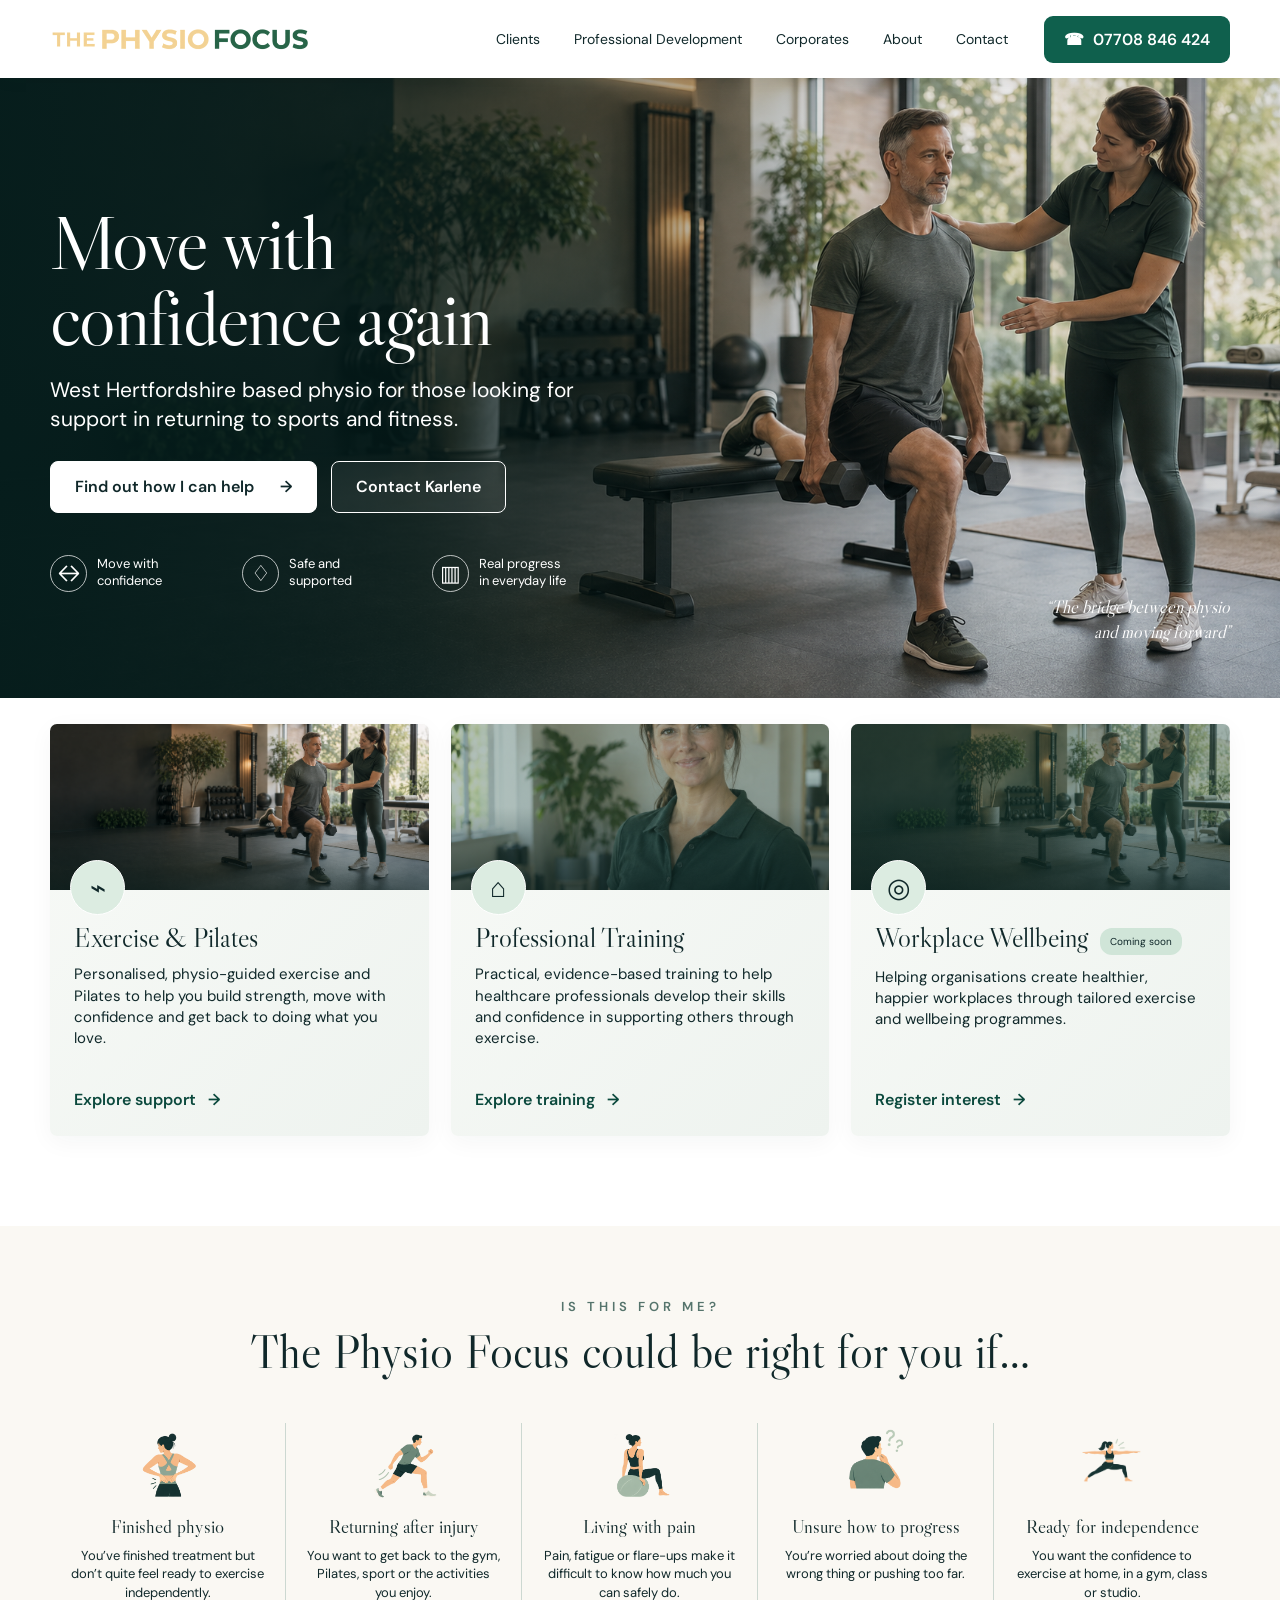
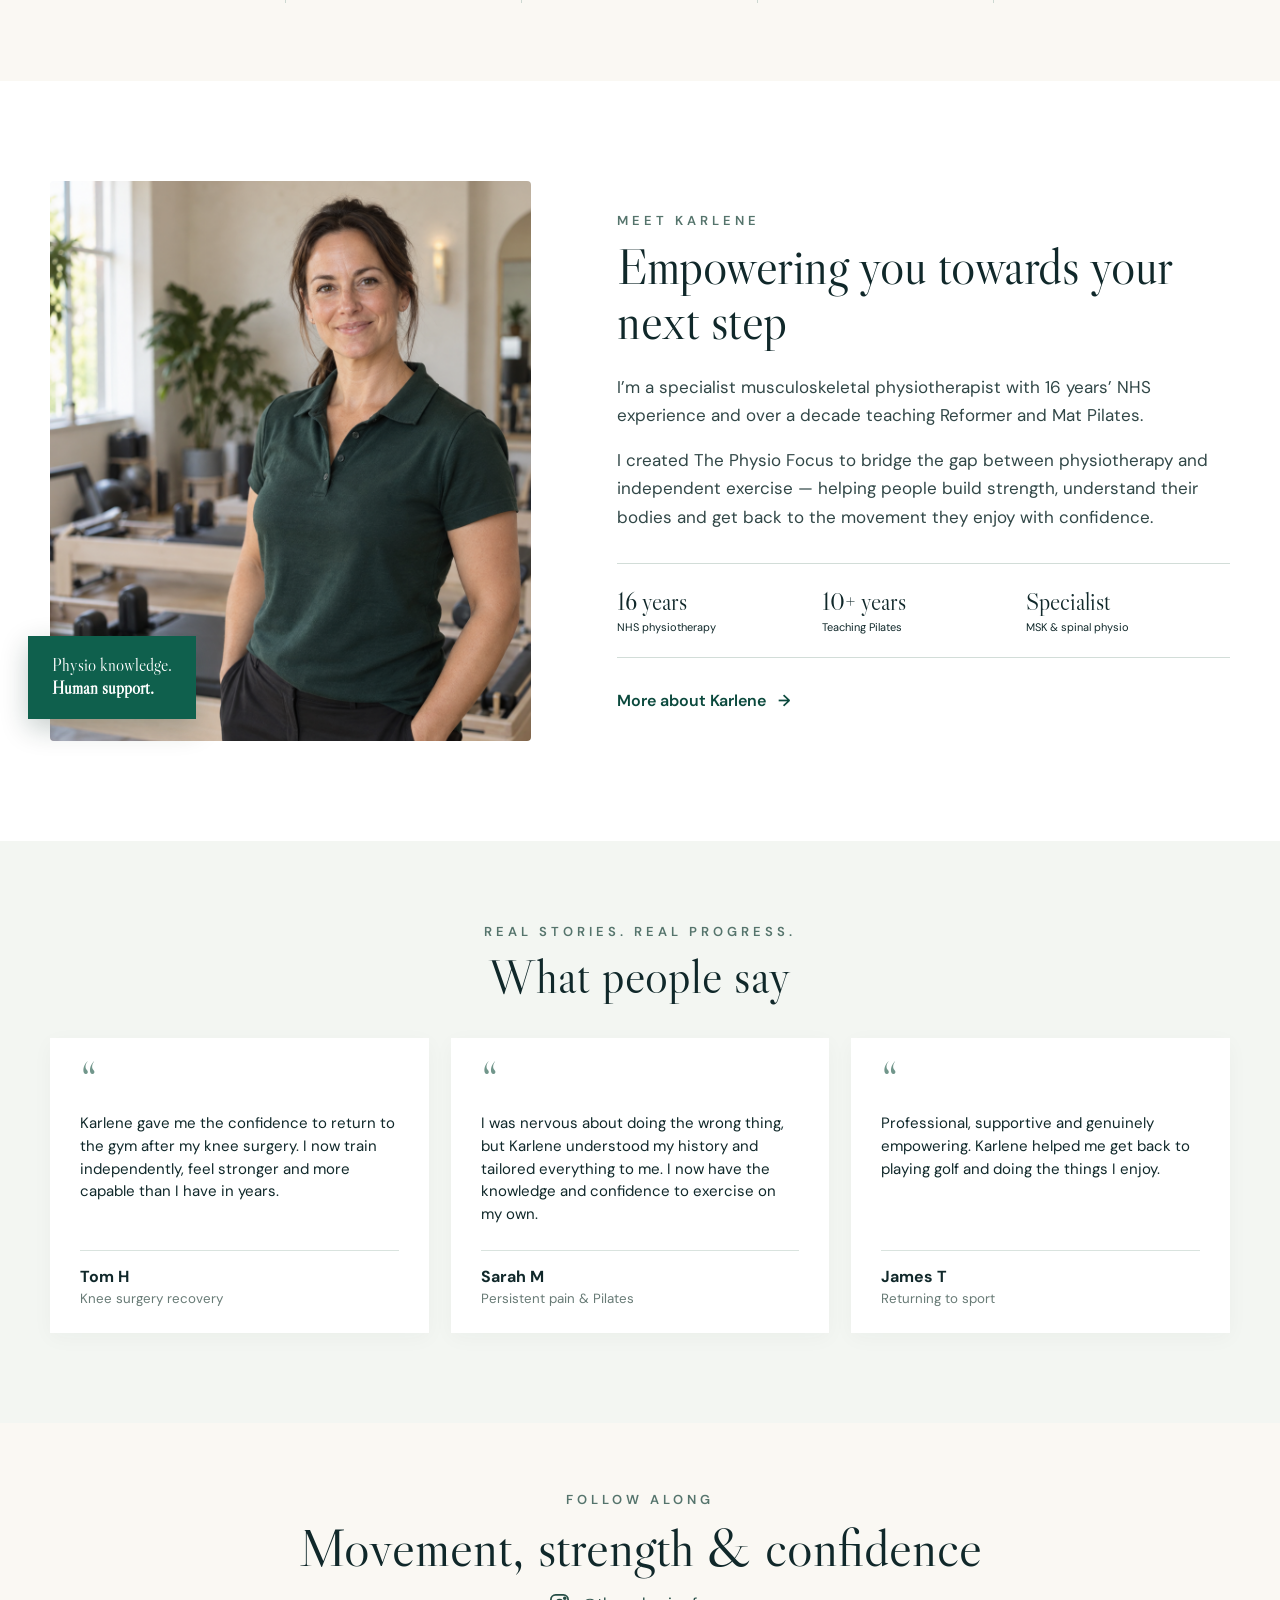
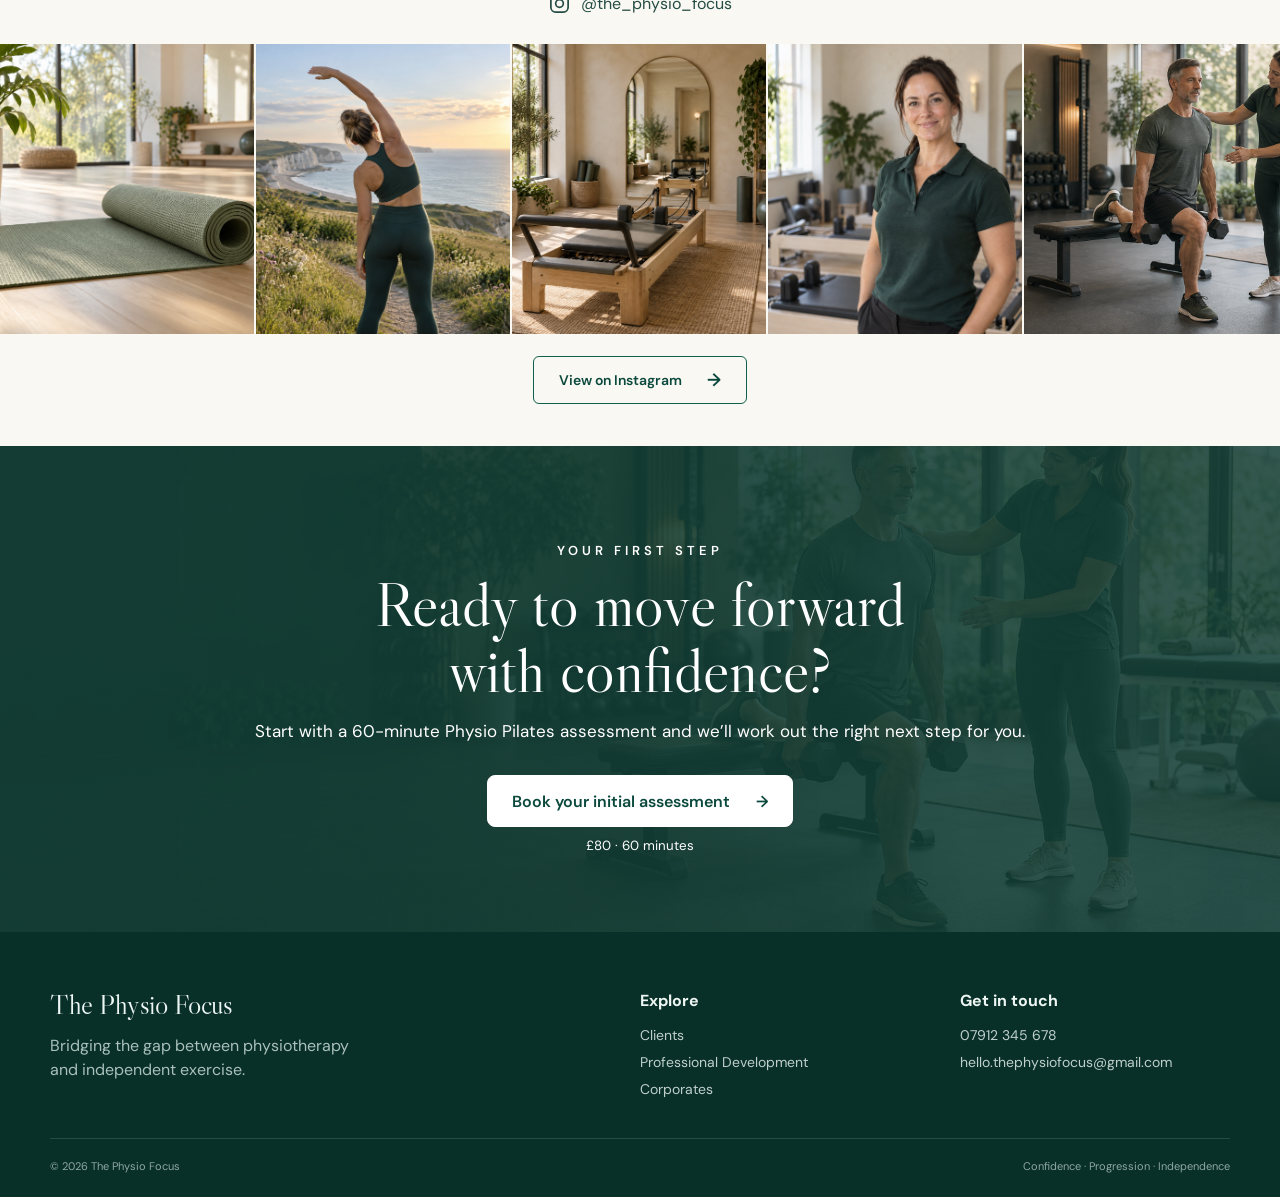
==== commit 1ac0bb7b: "Refresh Physio Focus website content and layouts" ====
--- a/index.html
+++ b/index.html
@@ -27,8 +27,8 @@
     <section class="hero">
       <div class="hero-content wrap reveal">
         <h1>Move with<br>confidence again</h1>
-        <p class="hero-lede">Physio-guided Pilates and exercise for recovery, pain, and everything after.</p>
-        <div class="actions"><a class="button button-light" href="#services">Find out how I can help <span>→</span></a><a class="button button-ghost" href="contact.html">Speak to Kaz</a></div>
+        <p class="hero-lede">West Hertfordshire based physio for those looking for support in returning to sports and fitness.</p>
+        <div class="actions"><a class="button button-light" href="#services">Find out how I can help <span>→</span></a><a class="button button-ghost" href="contact.html">Contact Karlene</a></div>
         <div class="hero-trust">
           <div><span class="line-icon">↔</span><p>Move with<br>confidence</p></div>
           <div><span class="line-icon">♢</span><p>Safe and<br>supported</p></div>
@@ -42,15 +42,15 @@
       <div class="service-grid">
         <article class="service-card reveal">
           <div class="card-image clients-image"></div>
-          <div class="card-body"><span class="round-icon">⌁</span><h2>Clients</h2><p>Personalised exercise support to help you move forward with confidence, build independence and achieve your goals.</p><a href="clients.html">Explore support <span>→</span></a></div>
+          <div class="card-body"><span class="round-icon">⌁</span><h2>Exercise &amp; Pilates</h2><p>Personalised, physio-guided exercise and Pilates to help you build strength, move with confidence and get back to doing what you love.</p><a href="clients.html">Explore support <span>→</span></a></div>
         </article>
         <article class="service-card reveal" id="cpd">
           <div class="card-image cpd-image"></div>
-          <div class="card-body"><span class="round-icon">⌂</span><h2>Continuing Professional Development</h2><p>Practical, evidence-based training for healthcare professionals to build skills and confidence in supporting patients through exercise.</p><a href="professional-development.html">Explore CPD <span>→</span></a></div>
+          <div class="card-body"><span class="round-icon">⌂</span><h2>Professional Training</h2><p>Practical, evidence-based training to help healthcare professionals develop their skills and confidence in supporting others through exercise.</p><a href="professional-development.html">Explore training <span>→</span></a></div>
         </article>
         <article class="service-card reveal" id="corporates">
           <div class="card-image corporate-image"></div>
-          <div class="card-body"><span class="round-icon">◎</span><h2>Corporates <em>Coming soon</em></h2><p>Supporting healthier, more confident workforces through tailored exercise and wellbeing solutions.</p><a href="corporates.html">Register interest <span>→</span></a></div>
+          <div class="card-body"><span class="round-icon">◎</span><h2>Workplace Wellbeing <em>Coming soon</em></h2><p>Helping organisations create healthier, happier workplaces through tailored exercise and wellbeing programmes.</p><a href="corporates.html">Register interest <span>→</span></a></div>
         </article>
       </div>
     </section>
@@ -60,24 +60,24 @@
         <p class="section-label">IS THIS FOR ME?</p>
         <h2>The Physio Focus could be right for you if…</h2>
         <div class="fit-grid">
-          <article><span>↔</span><h3>Finished physio</h3><p>You’ve finished treatment but don’t quite feel ready to exercise independently.</p></article>
-          <article><span>↗</span><h3>Returning after injury</h3><p>You want to get back to the gym, Pilates, sport or the activities you enjoy.</p></article>
-          <article><span>≈</span><h3>Living with pain</h3><p>Pain, fatigue or flare-ups make it difficult to know how much you can safely do.</p></article>
-          <article><span>?</span><h3>Unsure how to progress</h3><p>You’re worried about doing the wrong thing or pushing too far.</p></article>
-          <article><span>✓</span><h3>Ready for independence</h3><p>You want the confidence to exercise at home, in a gym, class or studio.</p></article>
+          <article><img class="fit-icon" src="assets/fit-icons/cropped/finished-physio.png" alt="Illustration of a person supporting their lower back"><h3>Finished physio</h3><p>You’ve finished treatment but don’t quite feel ready to exercise independently.</p></article>
+          <article><img class="fit-icon" src="assets/fit-icons/cropped/returning-after-injury.png" alt="Illustration of a person running"><h3>Returning after injury</h3><p>You want to get back to the gym, Pilates, sport or the activities you enjoy.</p></article>
+          <article><img class="fit-icon" src="assets/fit-icons/cropped/living-with-pain.png" alt="Illustration of a person exercising with a stability ball"><h3>Living with pain</h3><p>Pain, fatigue or flare-ups make it difficult to know how much you can safely do.</p></article>
+          <article><img class="fit-icon" src="assets/fit-icons/cropped/unsure-how-to-progress.png" alt="Illustration of a person considering how to progress"><h3>Unsure how to progress</h3><p>You’re worried about doing the wrong thing or pushing too far.</p></article>
+          <article><img class="fit-icon" src="assets/fit-icons/cropped/ready-for-independence.png" alt="Illustration of a person moving confidently"><h3>Ready for independence</h3><p>You want the confidence to exercise at home, in a gym, class or studio.</p></article>
         </div>
       </div>
     </section>
 
     <section class="about wrap" id="about">
-      <div class="about-image reveal"><img src="assets/meet-kaz.png" alt="Kaz, specialist musculoskeletal physiotherapist and Pilates instructor" loading="lazy"><div class="photo-note">Physio knowledge.<br><strong>Human support.</strong></div></div>
+      <div class="about-image reveal"><img src="assets/meet-kaz.png" alt="Karlene, specialist musculoskeletal physiotherapist and Pilates instructor" loading="lazy"><div class="photo-note">Physio knowledge.<br><strong>Human support.</strong></div></div>
       <div class="about-copy reveal">
-        <p class="section-label">MEET KAZ</p>
-        <h2>Here to help you trust your body again.</h2>
-        <p>I’m Karlene, a specialist musculoskeletal physiotherapist with 16 years’ NHS experience and over a decade teaching Reformer and Mat Pilates.</p>
+        <p class="section-label">MEET KARLENE</p>
+        <h2>Empowering you towards your next step</h2>
+        <p>I’m a specialist musculoskeletal physiotherapist with 16 years’ NHS experience and over a decade teaching Reformer and Mat Pilates.</p>
         <p>I created The Physio Focus to bridge the gap between physiotherapy and independent exercise — helping people build strength, understand their bodies and get back to the movement they enjoy with confidence.</p>
         <div class="credentials"><div><strong>16 years</strong><span>NHS physiotherapy</span></div><div><strong>10+ years</strong><span>Teaching Pilates</span></div><div><strong>Specialist</strong><span>MSK &amp; spinal physio</span></div></div>
-        <a class="text-link" href="about.html">More about Kaz <span>→</span></a>
+        <a class="text-link" href="about.html">More about Karlene <span>→</span></a>
       </div>
     </section>
 
@@ -85,9 +85,9 @@
       <div class="wrap">
         <p class="section-label">REAL STORIES. REAL PROGRESS.</p><h2>What people say</h2>
         <div class="quote-grid">
-          <blockquote class="reveal"><span class="quote-mark">“</span><p>Kaz gave me the confidence to return to the gym after my knee surgery. I now train independently, feel stronger and more capable than I have in years.</p><footer><b>Tom H</b><small>Knee surgery recovery</small></footer></blockquote>
-          <blockquote class="reveal"><span class="quote-mark">“</span><p>I was nervous about doing the wrong thing, but Kaz understood my history and tailored everything to me. I now have the knowledge and confidence to exercise on my own.</p><footer><b>Sarah M</b><small>Persistent pain &amp; Pilates</small></footer></blockquote>
-          <blockquote class="reveal"><span class="quote-mark">“</span><p>Professional, supportive and genuinely empowering. Kaz helped me get back to playing golf and doing the things I enjoy.</p><footer><b>James T</b><small>Returning to sport</small></footer></blockquote>
+          <blockquote class="reveal"><span class="quote-mark">“</span><p>Karlene gave me the confidence to return to the gym after my knee surgery. I now train independently, feel stronger and more capable than I have in years.</p><footer><b>Tom H</b><small>Knee surgery recovery</small></footer></blockquote>
+          <blockquote class="reveal"><span class="quote-mark">“</span><p>I was nervous about doing the wrong thing, but Karlene understood my history and tailored everything to me. I now have the knowledge and confidence to exercise on my own.</p><footer><b>Sarah M</b><small>Persistent pain &amp; Pilates</small></footer></blockquote>
+          <blockquote class="reveal"><span class="quote-mark">“</span><p>Professional, supportive and genuinely empowering. Karlene helped me get back to playing golf and doing the things I enjoy.</p><footer><b>James T</b><small>Returning to sport</small></footer></blockquote>
         </div>
       </div>
     </section>
@@ -96,16 +96,16 @@
       <div class="social-gallery-heading wrap reveal">
         <p class="section-label">FOLLOW ALONG</p>
         <h2 id="social-gallery-title">Movement, strength &amp; confidence</h2>
-        <p class="social-handle" aria-label="Instagram handle at thephysiofocus">
+        <p class="social-handle" aria-label="Instagram handle at the underscore physio underscore focus">
           <svg viewBox="0 0 24 24" aria-hidden="true"><rect x="3" y="3" width="18" height="18" rx="5"></rect><circle cx="12" cy="12" r="4"></circle><circle cx="17.5" cy="6.5" r="1"></circle></svg>
-          @thephysiofocus
+          @the_physio_focus
         </p>
       </div>
       <div class="social-photo-grid">
         <figure><img src="assets/social-pilates-mat.png" alt="A sage Pilates mat in a sunlit movement studio" loading="lazy"></figure>
         <figure><img src="assets/social-coastal-stretch.png" alt="A woman stretching beside the coast" loading="lazy"></figure>
         <figure><img src="assets/social-reformer-studio.png" alt="A peaceful Reformer Pilates studio" loading="lazy"></figure>
-        <figure><img src="assets/meet-kaz.png" alt="Kaz in her Pilates studio" loading="lazy"></figure>
+        <figure><img src="assets/meet-kaz.png" alt="Karlene in her Pilates studio" loading="lazy"></figure>
         <figure><img src="assets/physio-hero.png" alt="Physiotherapy-guided strength training" loading="lazy"></figure>
       </div>
       <div class="social-gallery-action"><button type="button" class="instagram-placeholder" aria-label="Instagram link coming soon">View on Instagram <span>→</span></button></div>
--- a/styles.css
+++ b/styles.css
@@ -84,3 +84,89 @@
 .social-gallery{background:var(--cream);padding:68px 0 42px;text-align:center}.social-gallery-heading h2{font:clamp(39px,4.2vw,57px)/1.08 var(--serif);font-weight:400;margin:8px 0 16px}.social-handle{display:flex;align-items:center;justify-content:center;gap:10px;color:#244c44;font-size:16px;margin:0 0 29px}.social-handle svg{width:23px;height:23px;fill:none;stroke:currentColor;stroke-width:1.8}.social-photo-grid{display:grid;grid-template-columns:repeat(5,1fr);width:100%;height:290px}.social-photo-grid figure{margin:0;min-width:0;overflow:hidden;border-right:2px solid var(--cream)}.social-photo-grid figure:last-child{border-right:0}.social-photo-grid img{display:block;width:100%;height:100%;object-fit:cover;transition:transform .45s ease}.social-photo-grid figure:hover img{transform:scale(1.025)}.social-photo-grid figure:nth-child(4) img{object-position:center 20%}.social-photo-grid figure:nth-child(5) img{object-position:73% center}.social-gallery-action{padding-top:22px}.instagram-placeholder{min-height:48px;padding:0 25px;border:1px solid var(--green);border-radius:6px;background:transparent;color:var(--green-dark);font:600 14px var(--sans);display:inline-flex;align-items:center;gap:25px;cursor:default}.instagram-placeholder span{font-size:18px}
 @media(max-width:900px){.social-gallery{padding-top:58px}.social-photo-grid{height:auto;grid-template-columns:repeat(3,1fr)}.social-photo-grid figure{aspect-ratio:1/1;border-bottom:2px solid var(--cream)}.social-photo-grid figure:nth-child(4),.social-photo-grid figure:nth-child(5){grid-column:span 1}.social-photo-grid figure:nth-child(4){grid-column:1/2}.social-photo-grid figure:nth-child(5){grid-column:2/4}}
 @media(max-width:560px){.social-gallery{padding:52px 0 34px}.social-gallery-heading h2{font-size:40px}.social-handle{margin-bottom:24px}.social-photo-grid{display:flex;overflow-x:auto;scroll-snap-type:x mandatory;scrollbar-width:none}.social-photo-grid::-webkit-scrollbar{display:none}.social-photo-grid figure{flex:0 0 78%;aspect-ratio:1/1;scroll-snap-align:start;border-bottom:0}.social-gallery-action{padding-top:20px}}
+
+/* Primary brand logo */
+.site-header .brand .brand-mark,.site-header .brand>span{display:none}
+.site-header .brand::before{content:"";display:block;width:260px;height:68px;background:url("assets/Logos/Logo%20one%20line.png?v=20261028181457") center/contain no-repeat}
+@media(max-width:900px){.site-header .brand::before{width:190px;height:60px}}
+@media(max-width:560px){.site-header .brand::before{width:165px}}
+
+/* Illustrated "Is this for me?" cards */
+.fit-icon{display:block;width:75px;height:75px;object-fit:contain;margin:0 auto 18px}
+@media(max-width:1100px){.fit-icon{width:63px;height:63px}}
+@media(max-width:560px){.fit-icon{width:75px;height:75px}}
+
+/* About page story layout */
+.about-story{display:grid;grid-template-columns:46.5% 53.5%;min-height:630px;background:var(--cream)}
+.about-story-photo{min-height:630px;overflow:hidden}
+.about-story-photo img{display:block;width:100%;height:100%;object-fit:cover;object-position:center}
+.about-story-copy{display:flex;flex-direction:column;justify-content:center;padding:64px clamp(52px,6vw,110px);max-width:840px}
+.about-story-copy .section-label{margin-bottom:18px}
+.about-story-copy h1{font:clamp(52px,5.2vw,76px)/1.02 var(--serif);font-weight:400;letter-spacing:-1px;margin:0 0 30px;max-width:760px}
+.about-story-copy>p:not(.section-label){font-size:17px;line-height:1.55;margin:0 0 22px;max-width:720px}
+.about-credentials-strip{background:var(--cream);padding:34px 0 48px;border-top:1px solid #e1e5df}
+.about-credentials-strip>.wrap{width:min(1400px,calc(100% - 80px))}
+.about-credentials-strip>.wrap>.section-label{margin-bottom:28px}
+.about-credential-grid{display:grid;grid-template-columns:repeat(4,1fr)}
+.about-credential-grid article{display:flex;align-items:center;gap:20px;padding:0 34px;border-right:1px solid #c9d6d0;min-width:0}
+.about-credential-grid article:first-child{padding-left:0}
+.about-credential-grid article:last-child{border-right:0;padding-right:0}
+.credential-icon{width:64px;height:64px;flex:0 0 64px;border-radius:50%;background:#dce8d8;display:grid;place-items:center;color:var(--green-dark);font:30px var(--serif)}
+.about-credential-grid h2{font:clamp(23px,2vw,31px)/1.08 var(--serif);font-weight:400;margin:0 0 7px;white-space:nowrap}
+.about-credential-grid p{font-size:14px;line-height:1.4;margin:0}
+@media(max-width:1050px){.about-story{grid-template-columns:42% 58%}.about-story-copy{padding:52px 44px}.about-story-copy h1{font-size:55px}.about-credentials-strip>.wrap{width:calc(100% - 48px)}.about-credential-grid{grid-template-columns:1fr 1fr;gap:28px 0}.about-credential-grid article:nth-child(2){border-right:0}.about-credential-grid article:nth-child(3){padding-left:0}.credential-icon{width:58px;height:58px;flex-basis:58px}}
+@media(max-width:760px){.about-story{grid-template-columns:1fr;min-height:0}.about-story-photo{min-height:0;aspect-ratio:1/1}.about-story-copy{padding:50px 24px}.about-story-copy h1{font-size:46px}.about-story-copy>p:not(.section-label){font-size:16px}.about-credentials-strip{padding:36px 0}.about-credentials-strip>.wrap{width:calc(100% - 40px)}.about-credential-grid{grid-template-columns:1fr}.about-credential-grid article,.about-credential-grid article:nth-child(2),.about-credential-grid article:nth-child(3){padding:20px 0;border-right:0;border-bottom:1px solid #c9d6d0}.about-credential-grid article:last-child{border-bottom:0}.about-credential-grid h2{white-space:normal}}
+
+/* Contact page */
+.contact-page{background:linear-gradient(#faf8f2d9,#faf8f2d9),url("assets/contact-background.png") center top/cover no-repeat}
+.contact-connect-hero{height:330px;display:flex;align-items:center;background:linear-gradient(90deg,#faf8f2 0%,#faf8f2e8 42%,transparent 72%);color:var(--ink)}
+.contact-connect-hero .wrap{width:min(1180px,calc(100% - 80px))}
+.contact-connect-hero .section-label{margin:0 0 17px}
+.contact-connect-hero h1{font:clamp(62px,7vw,88px)/1 var(--serif);font-weight:400;letter-spacing:-1px;margin:0}
+.contact-heading-line{display:block;width:64px;height:2px;background:#78998c;margin-top:38px}
+.contact-connect-content{padding:0 0 58px}
+.contact-connect-content>.wrap{width:min(1180px,calc(100% - 80px))}
+.contact-card-grid{display:grid;grid-template-columns:repeat(3,1fr);gap:20px;margin-top:-26px;position:relative;z-index:2}
+.contact-card{min-height:130px;background:#ffffffed;border:1px solid #d8ddd8;border-radius:11px;display:flex;align-items:center;gap:18px;padding:24px;box-shadow:0 7px 25px #51483b0a}
+.contact-card-icon{width:64px;height:64px;flex:0 0 64px;border-radius:50%;background:#e1e9df;display:grid;place-items:center;font-size:31px;color:var(--ink)}
+.contact-card>span:nth-child(2){min-width:0}
+.contact-card strong,.contact-card small{display:block}
+.contact-card strong{font:27px/1.15 var(--serif);font-weight:400;margin-bottom:12px}
+.contact-card small{font-size:14px;overflow-wrap:anywhere}
+.contact-card>b{font-size:25px;font-weight:400;color:var(--green);margin-left:auto}
+.contact-connect-form{margin-top:56px;border-radius:12px;padding:48px 54px;background:#fffffff2;box-shadow:0 16px 50px #4c413719}
+.contact-connect-form .section-label{margin:0 0 14px}
+.contact-connect-form h2{font:clamp(50px,5vw,67px)/1 var(--serif);font-weight:400;margin:0 0 30px}
+.contact-connect-form form{gap:26px;margin:0}
+.contact-connect-form label{font-size:15px;font-weight:400;gap:10px}
+.contact-connect-form input,.contact-connect-form textarea{background:#fffdfa;border:1px solid #c9ceca;border-radius:8px;padding:17px 18px;font-size:16px}
+.contact-connect-form input{height:58px}
+.contact-connect-form textarea{min-height:125px}
+.contact-connect-form .contact-submit{width:56%;min-height:64px;font-size:18px;border-radius:9px}
+.contact-studio-banner{height:250px;background:url("assets/contact-background.png") center 82%/cover no-repeat}
+@media(max-width:900px){.contact-card-grid{grid-template-columns:1fr}.contact-card{min-height:105px}.contact-connect-form{margin-top:40px}.contact-connect-form .contact-submit{width:100%}}
+@media(max-width:560px){.contact-connect-hero{height:280px}.contact-connect-hero .wrap,.contact-connect-content>.wrap{width:calc(100% - 32px)}.contact-connect-hero h1{font-size:57px}.contact-card-grid{margin-top:-20px}.contact-card{padding:18px;gap:14px}.contact-card-icon{width:54px;height:54px;flex-basis:54px;font-size:25px}.contact-card strong{font-size:24px;margin-bottom:7px}.contact-card small{font-size:12px}.contact-connect-form{padding:35px 20px}.contact-connect-form h2{font-size:50px}.contact-connect-form .form-row{grid-template-columns:1fr}.contact-studio-banner{height:190px}}
+
+/* Laptop contact composition */
+.contact-page{background:url("assets/contact-background.png") center 66%/cover no-repeat}
+.contact-desktop-stage{min-height:calc(100vh - 78px);padding:35px 0;display:flex;align-items:center}
+.contact-stage-inner{width:min(1120px,calc(100% - 80px));margin:auto;display:grid;grid-template-columns:.84fr 1.16fr;gap:68px;align-items:center}
+.contact-stage-details{padding:20px 0}
+.contact-stage-details>.section-label{margin:0 0 15px}
+.contact-stage-details h1{font:clamp(62px,6.2vw,84px)/1 var(--serif);font-weight:400;letter-spacing:-1px;margin:0}
+.contact-stage-details .contact-heading-line{margin:25px 0 24px}
+.contact-intro{max-width:460px;font-size:17px;line-height:1.55;margin:0 0 28px;color:#29413d}
+.contact-stage-details .contact-card-grid{grid-template-columns:1fr;gap:14px;margin:0}
+.contact-stage-details .contact-card{min-height:96px;padding:16px 20px;background:#fffffff0}
+.contact-stage-details .contact-card-icon{width:54px;height:54px;flex-basis:54px;font-size:25px}
+.contact-stage-details .contact-card strong{font-size:25px;margin-bottom:5px}
+.contact-stage-details .contact-card small{font-size:14px}
+.contact-stage-inner .contact-connect-form{margin:0;padding:38px 42px;background:#fffffff2}
+.contact-stage-inner .contact-connect-form h2{font-size:58px;margin-bottom:24px}
+.contact-stage-inner .contact-connect-form form{gap:18px}
+.contact-stage-inner .contact-connect-form input{height:52px}
+.contact-stage-inner .contact-connect-form textarea{min-height:118px}
+.contact-stage-inner .contact-connect-form .contact-submit{width:100%;min-height:58px}
+@media(max-width:1050px){.contact-stage-inner{width:calc(100% - 48px);gap:36px;grid-template-columns:.9fr 1.1fr}.contact-stage-details h1{font-size:62px}.contact-stage-inner .contact-connect-form{padding:32px}.contact-stage-inner .contact-connect-form h2{font-size:50px}.contact-intro{font-size:15px}}
+@media(max-width:800px){.contact-page{background-position:center top}.contact-desktop-stage{padding:55px 0}.contact-stage-inner{width:calc(100% - 40px);grid-template-columns:1fr;gap:38px}.contact-stage-details{padding:0}.contact-stage-details h1{font-size:58px}.contact-stage-details .contact-card-grid{grid-template-columns:1fr}.contact-stage-inner .contact-connect-form{padding:34px 24px}}
+@media(max-width:560px){.contact-stage-inner{width:calc(100% - 32px)}.contact-stage-details h1{font-size:52px}.contact-intro{font-size:15px}.contact-stage-inner .contact-connect-form{padding:30px 18px}.contact-stage-inner .contact-connect-form h2{font-size:45px}.contact-stage-inner .contact-connect-form .form-row{grid-template-columns:1fr}}
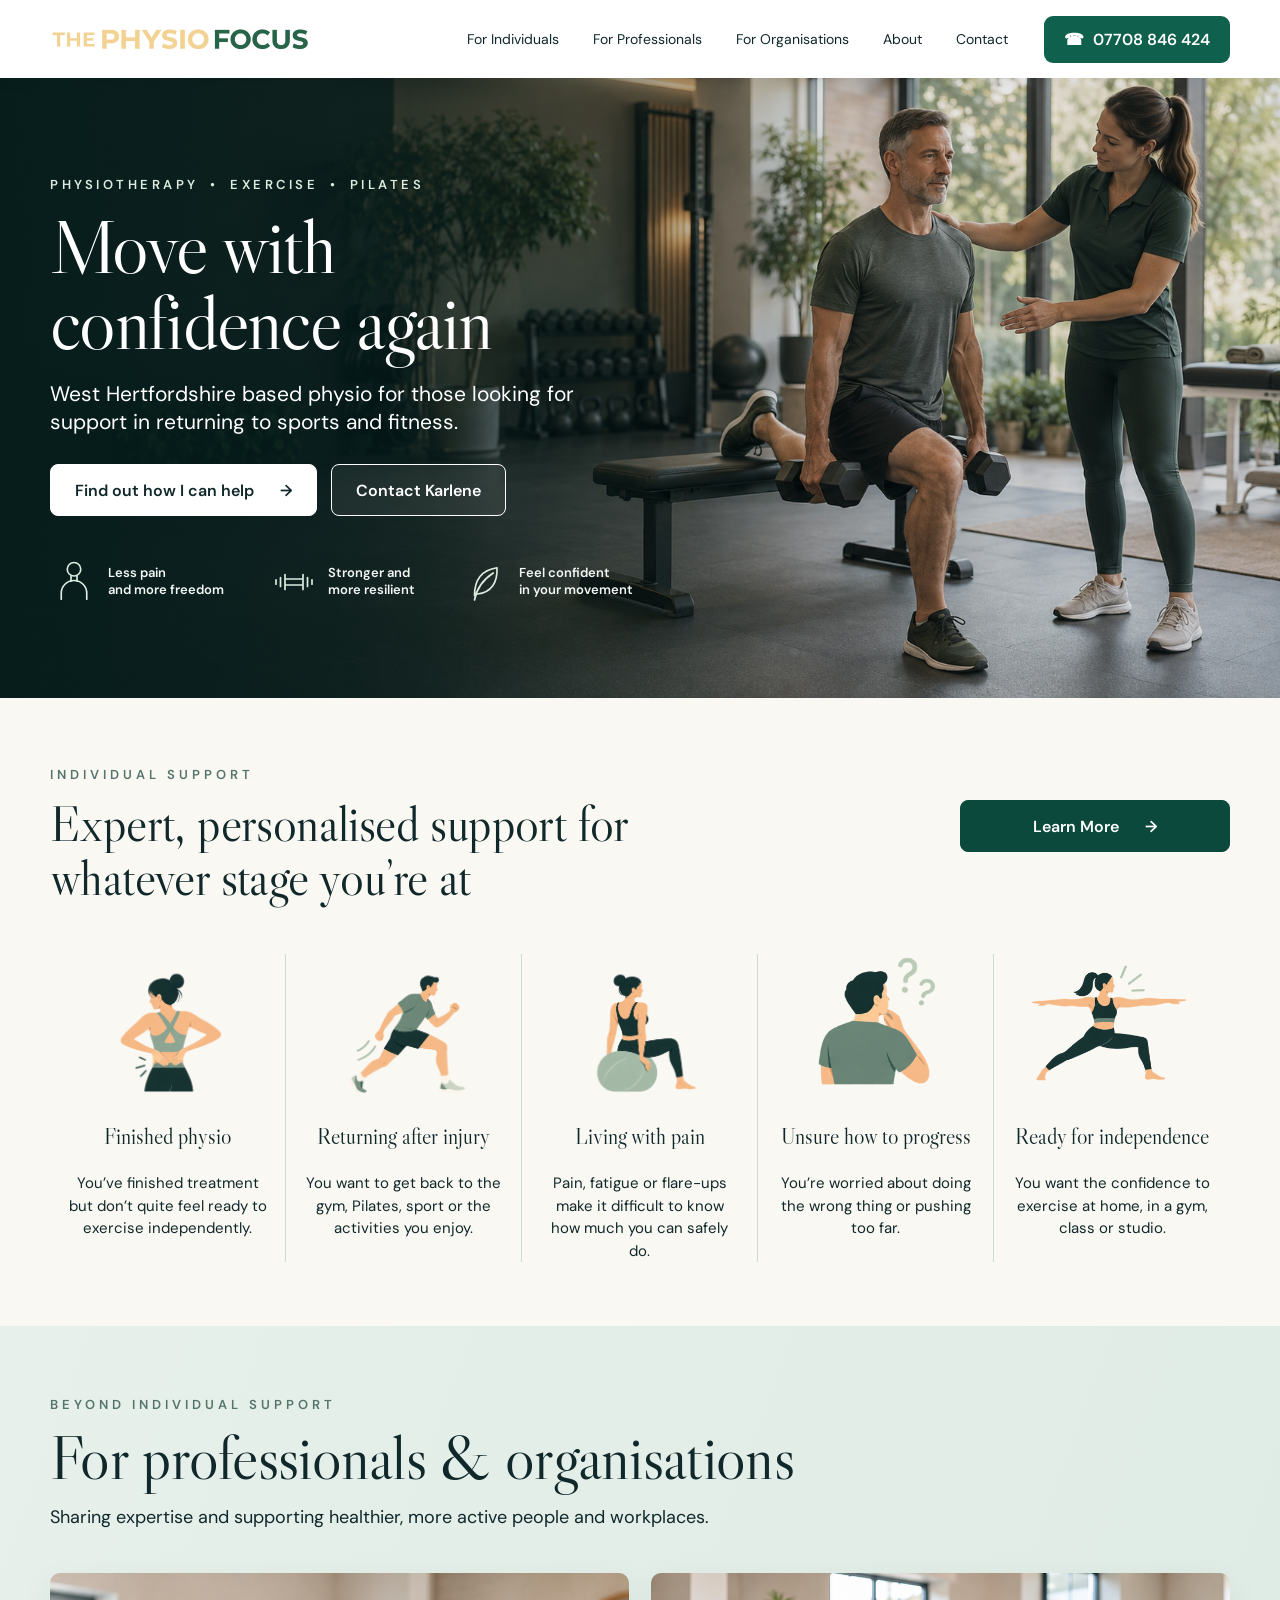
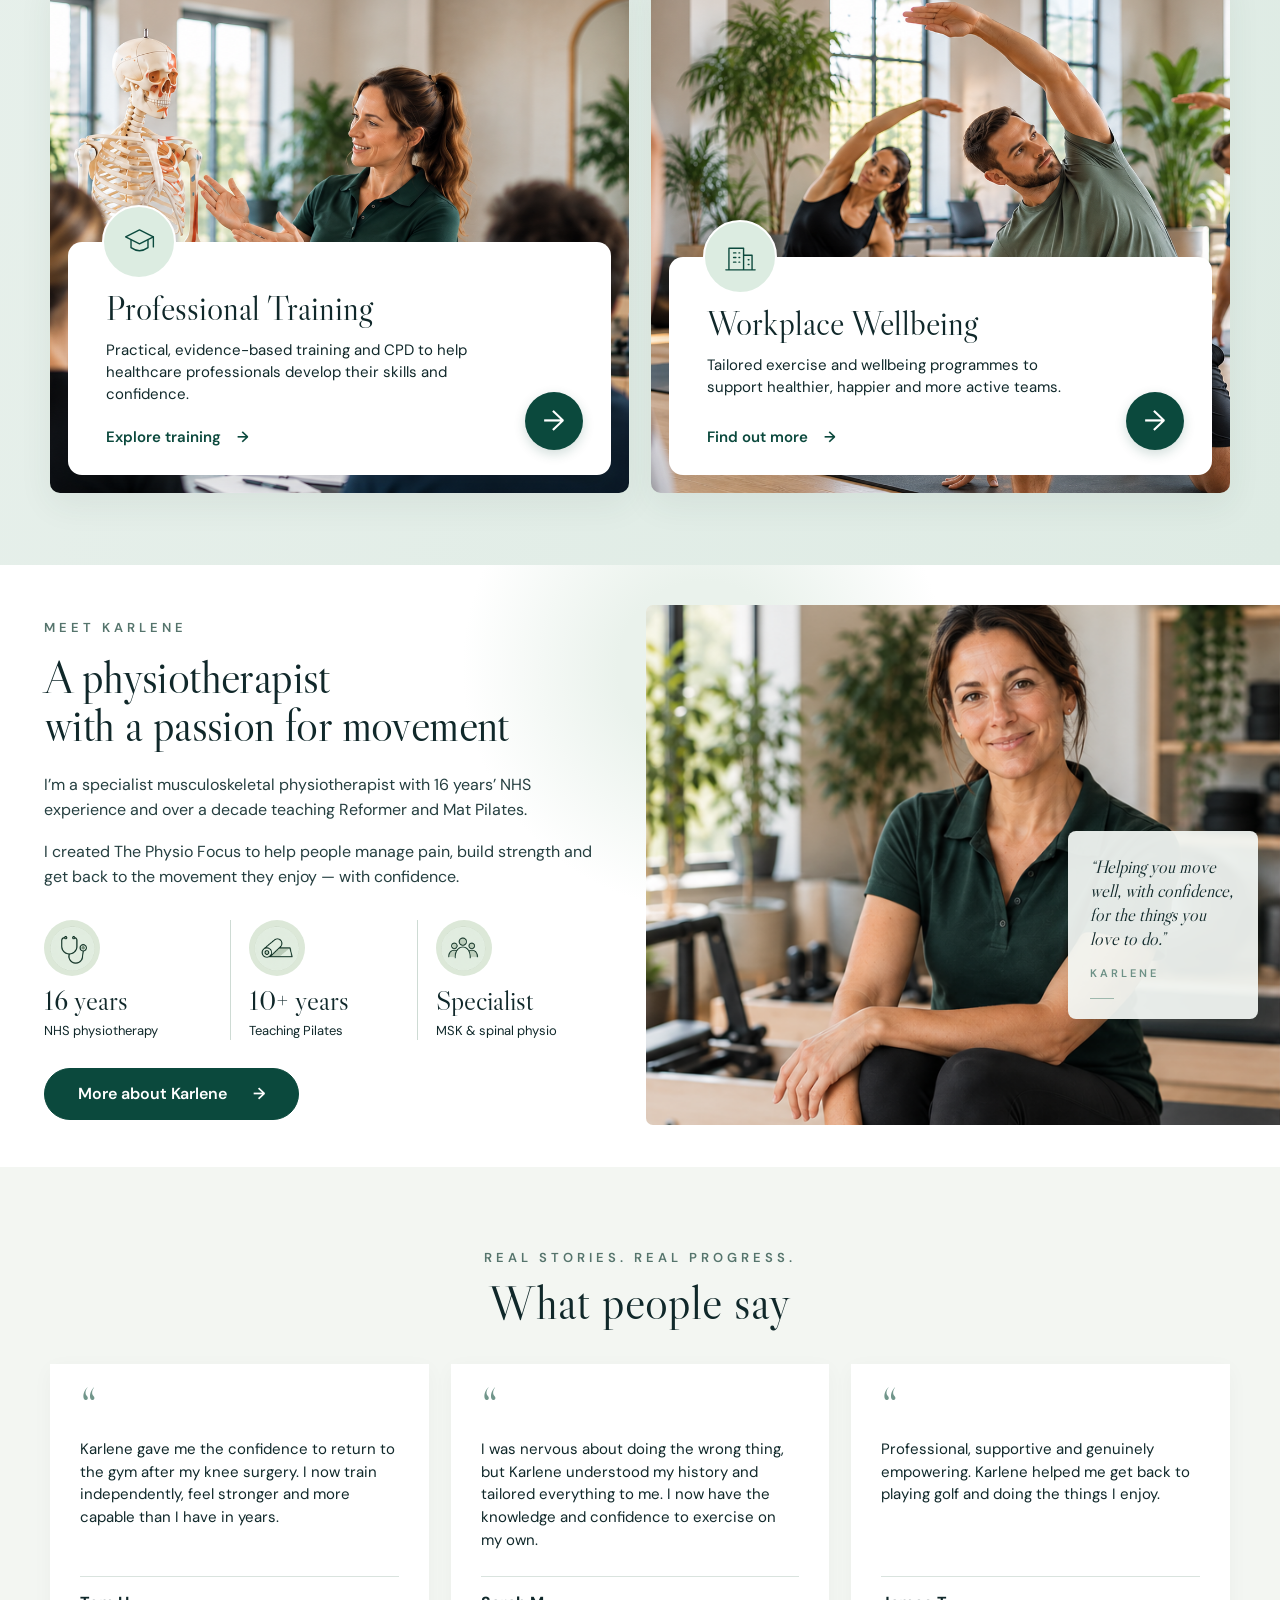
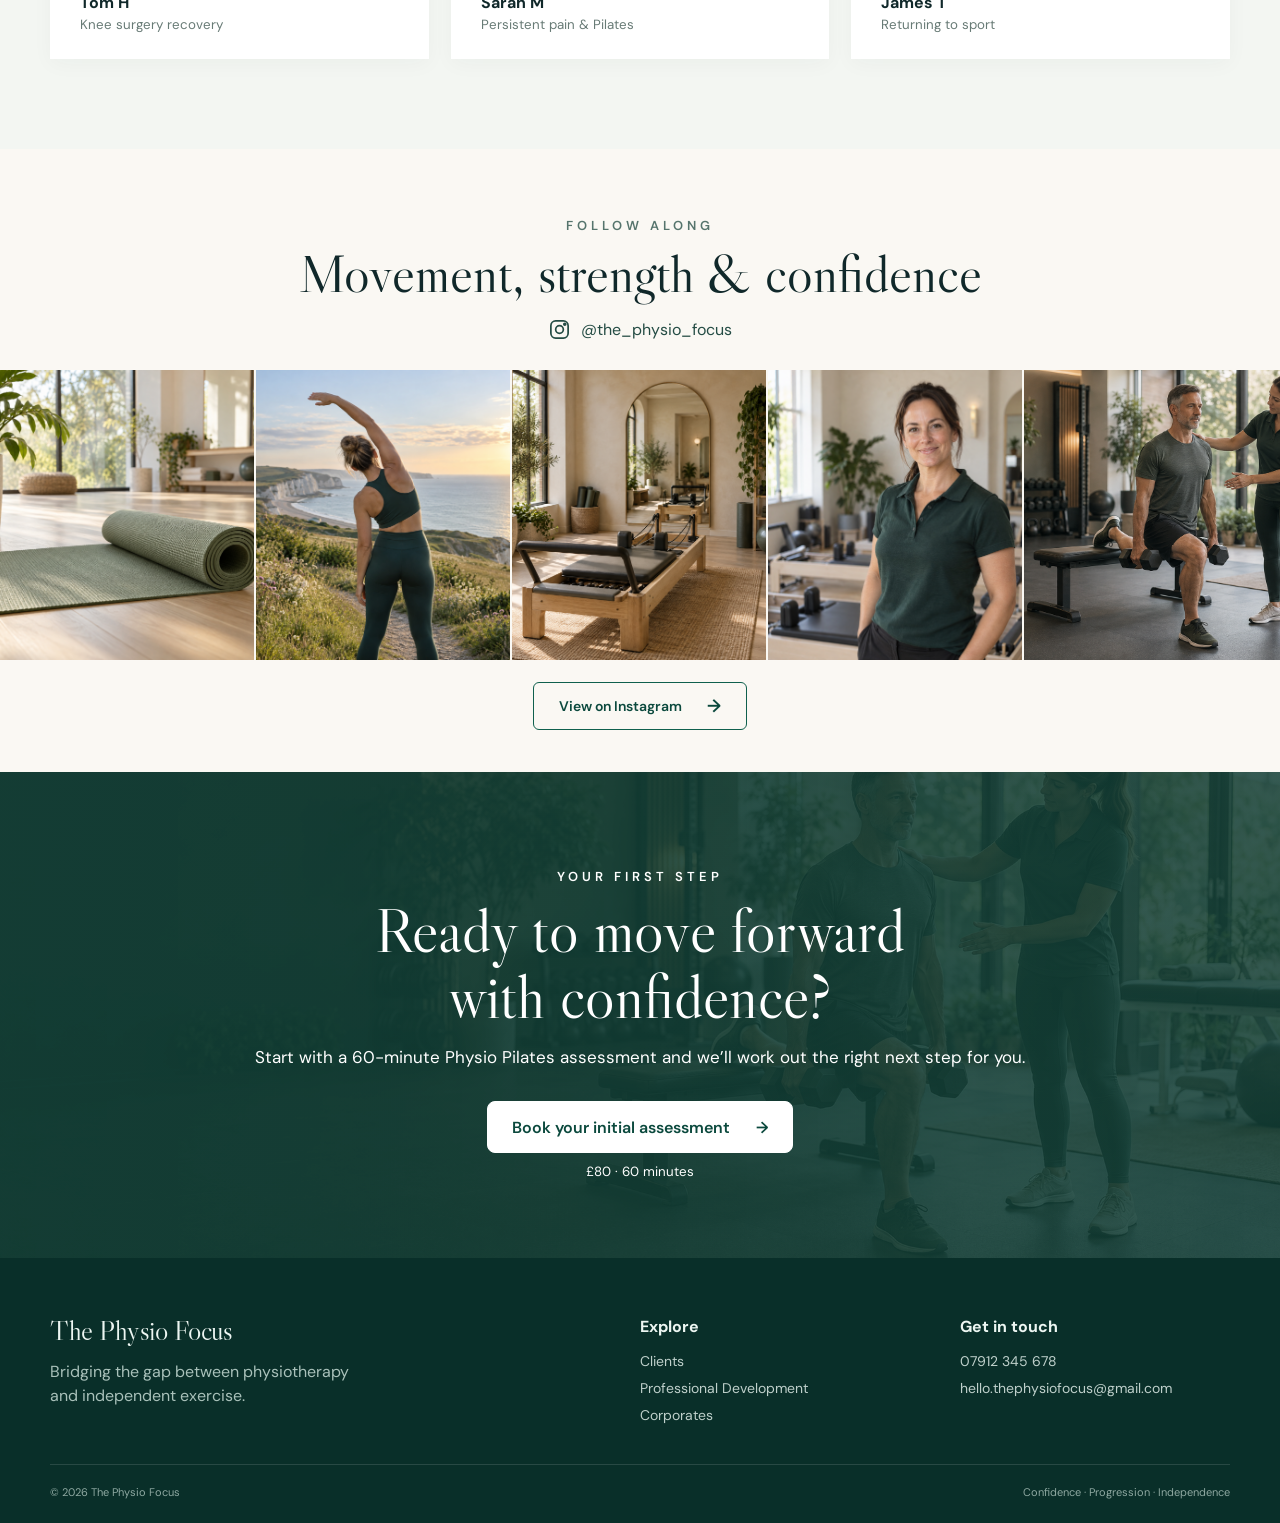
==== commit 08e97fdc: "Refine homepage content and visual sections" ====
--- a/index.html
+++ b/index.html
@@ -26,39 +26,24 @@
   <main id="top">
     <section class="hero">
       <div class="hero-content wrap reveal">
+        <p class="hero-eyebrow">PHYSIOTHERAPY <span>•</span> EXERCISE <span>•</span> PILATES</p>
         <h1>Move with<br>confidence again</h1>
         <p class="hero-lede">West Hertfordshire based physio for those looking for support in returning to sports and fitness.</p>
         <div class="actions"><a class="button button-light" href="#services">Find out how I can help <span>→</span></a><a class="button button-ghost" href="contact.html">Contact Karlene</a></div>
         <div class="hero-trust">
-          <div><span class="line-icon">↔</span><p>Move with<br>confidence</p></div>
-          <div><span class="line-icon">♢</span><p>Safe and<br>supported</p></div>
-          <div><span class="line-icon">▥</span><p>Real progress<br>in everyday life</p></div>
+          <div><svg class="hero-benefit-icon" viewBox="0 0 64 64" aria-hidden="true"><circle cx="32" cy="15" r="9"></circle><path d="M28 24v7m8-7v7M15 55v-8c0-9.4 7.6-17 17-17s17 7.6 17 17v8"></path></svg><p>Less pain<br>and more freedom</p></div>
+          <div><svg class="hero-benefit-icon" viewBox="0 0 64 64" aria-hidden="true"><path d="M20 22v20m-6-16v12m-6-9v6m36-13v20m6-16v12m6-9v6M20 28h24m-24 8h24"></path></svg><p>Stronger and<br>more resilient</p></div>
+          <div><svg class="hero-benefit-icon" viewBox="0 0 64 64" aria-hidden="true"><path d="M18 50c0-22 10-34 30-37 1 20-8 33-26 35m-4 8c3-16 11-27 25-36"></path></svg><p>Feel confident<br>in your movement</p></div>
         </div>
-      </div>
-      <p class="hero-quote">“The bridge between physio<br>and moving forward”</p>
-    </section>
-
-    <section class="services wrap" id="services">
-      <div class="service-grid">
-        <article class="service-card reveal">
-          <div class="card-image clients-image"></div>
-          <div class="card-body"><span class="round-icon">⌁</span><h2>Exercise &amp; Pilates</h2><p>Personalised, physio-guided exercise and Pilates to help you build strength, move with confidence and get back to doing what you love.</p><a href="clients.html">Explore support <span>→</span></a></div>
-        </article>
-        <article class="service-card reveal" id="cpd">
-          <div class="card-image cpd-image"></div>
-          <div class="card-body"><span class="round-icon">⌂</span><h2>Professional Training</h2><p>Practical, evidence-based training to help healthcare professionals develop their skills and confidence in supporting others through exercise.</p><a href="professional-development.html">Explore training <span>→</span></a></div>
-        </article>
-        <article class="service-card reveal" id="corporates">
-          <div class="card-image corporate-image"></div>
-          <div class="card-body"><span class="round-icon">◎</span><h2>Workplace Wellbeing <em>Coming soon</em></h2><p>Helping organisations create healthier, happier workplaces through tailored exercise and wellbeing programmes.</p><a href="corporates.html">Register interest <span>→</span></a></div>
-        </article>
       </div>
     </section>
 
-    <section class="fit-section">
+    <section class="fit-section" id="individual-support">
       <div class="wrap reveal">
-        <p class="section-label">IS THIS FOR ME?</p>
-        <h2>The Physio Focus could be right for you if…</h2>
+        <div class="fit-intro">
+          <div><p class="section-label">INDIVIDUAL SUPPORT</p><h2><span>Expert, personalised support for</span><span>whatever stage you’re at</span></h2></div>
+          <a class="button fit-cta" href="clients.html">Learn More <span>→</span></a>
+        </div>
         <div class="fit-grid">
           <article><img class="fit-icon" src="assets/fit-icons/cropped/finished-physio.png" alt="Illustration of a person supporting their lower back"><h3>Finished physio</h3><p>You’ve finished treatment but don’t quite feel ready to exercise independently.</p></article>
           <article><img class="fit-icon" src="assets/fit-icons/cropped/returning-after-injury.png" alt="Illustration of a person running"><h3>Returning after injury</h3><p>You want to get back to the gym, Pilates, sport or the activities you enjoy.</p></article>
@@ -69,15 +54,42 @@
       </div>
     </section>
 
-    <section class="about wrap" id="about">
-      <div class="about-image reveal"><img src="assets/meet-kaz.png" alt="Karlene, specialist musculoskeletal physiotherapist and Pilates instructor" loading="lazy"><div class="photo-note">Physio knowledge.<br><strong>Human support.</strong></div></div>
+    <section class="impact-section" id="services">
+      <div class="wrap reveal">
+        <div class="impact-heading">
+          <p class="section-label">BEYOND INDIVIDUAL SUPPORT</p>
+          <h2>For professionals &amp; organisations</h2>
+          <p>Sharing expertise and supporting healthier, more active people and workplaces.</p>
+        </div>
+        <div class="impact-grid">
+          <article class="impact-card" id="cpd">
+            <div class="impact-image cpd-image"></div>
+            <div class="impact-copy"><span class="impact-icon"><svg viewBox="0 0 48 48" aria-hidden="true"><path d="m6 18 18-9 18 9-18 9-18-9Z"></path><path d="M13 22v10c7 5 15 5 22 0V22M42 18v13"></path></svg></span><h3>Professional Training</h3><p>Practical, evidence-based training and CPD to help healthcare professionals develop their skills and confidence.</p><a href="professional-development.html">Explore training <span>→</span></a></div>
+          </article>
+          <article class="impact-card" id="corporates">
+            <div class="impact-image corporate-image"></div>
+            <div class="impact-copy"><span class="impact-icon"><svg viewBox="0 0 48 48" aria-hidden="true"><path d="M9 40V12h19v28M28 21h11v19M5 40h38"></path><path d="M15 18h3m4 0h1m-8 6h3m4 0h1m-8 6h3m4 0h1m11-3h1m-1 6h1"></path></svg></span><h3>Workplace Wellbeing</h3><p>Tailored exercise and wellbeing programmes to support healthier, happier and more active teams.</p><a href="corporates.html">Find out more <span>→</span></a></div>
+          </article>
+        </div>
+      </div>
+    </section>
+
+    <section class="about" id="about">
       <div class="about-copy reveal">
         <p class="section-label">MEET KARLENE</p>
-        <h2>Empowering you towards your next step</h2>
+        <h2>A physiotherapist<br>with a passion for movement</h2>
         <p>I’m a specialist musculoskeletal physiotherapist with 16 years’ NHS experience and over a decade teaching Reformer and Mat Pilates.</p>
-        <p>I created The Physio Focus to bridge the gap between physiotherapy and independent exercise — helping people build strength, understand their bodies and get back to the movement they enjoy with confidence.</p>
-        <div class="credentials"><div><strong>16 years</strong><span>NHS physiotherapy</span></div><div><strong>10+ years</strong><span>Teaching Pilates</span></div><div><strong>Specialist</strong><span>MSK &amp; spinal physio</span></div></div>
-        <a class="text-link" href="about.html">More about Karlene <span>→</span></a>
+        <p>I created The Physio Focus to help people manage pain, build strength and get back to the movement they enjoy — with confidence.</p>
+        <div class="credentials">
+          <div><img class="credential-icon" src="assets/about-icons/nhs-physiotherapy.png" alt=""><strong>16 years</strong><span>NHS physiotherapy</span></div>
+          <div><img class="credential-icon" src="assets/about-icons/pilates-teaching.png" alt=""><strong>10+ years</strong><span>Teaching Pilates</span></div>
+          <div><img class="credential-icon" src="assets/about-icons/specialist-physio.png" alt=""><strong>Specialist</strong><span>MSK &amp; spinal physio</span></div>
+        </div>
+        <a class="button about-button" href="about.html">More about Karlene <span>→</span></a>
+      </div>
+      <div class="about-image reveal">
+        <img src="assets/about-karlene-seated.png" alt="Karlene, specialist musculoskeletal physiotherapist and Pilates instructor" loading="lazy">
+        <blockquote class="about-photo-quote">“Helping you move<br>well, with confidence,<br>for the things you<br>love to do.”<span>KARLENE</span></blockquote>
       </div>
     </section>
 
@@ -108,7 +120,7 @@
         <figure><img src="assets/meet-kaz.png" alt="Karlene in her Pilates studio" loading="lazy"></figure>
         <figure><img src="assets/physio-hero.png" alt="Physiotherapy-guided strength training" loading="lazy"></figure>
       </div>
-      <div class="social-gallery-action"><button type="button" class="instagram-placeholder" aria-label="Instagram link coming soon">View on Instagram <span>→</span></button></div>
+      <div class="social-gallery-action"><a class="instagram-placeholder" href="https://www.instagram.com/the_physio_focus/" target="_blank" rel="noopener noreferrer">View on Instagram <span>→</span></a></div>
     </section>
 
     <section class="assessment" id="assessment">
--- a/styles.css
+++ b/styles.css
@@ -81,7 +81,7 @@
 @media(max-width:560px){.contact-hero{height:210px;min-height:210px}.contact-hero-inner{padding:0}.contact-hero .eyebrow{margin-bottom:9px}.contact-hero h1{font-size:46px;margin-bottom:10px}.contact-hero p:not(.eyebrow){font-size:16px;line-height:1.4;max-width:330px}}
 
 /* Homepage social gallery — ready for a future Instagram integration. */
-.social-gallery{background:var(--cream);padding:68px 0 42px;text-align:center}.social-gallery-heading h2{font:clamp(39px,4.2vw,57px)/1.08 var(--serif);font-weight:400;margin:8px 0 16px}.social-handle{display:flex;align-items:center;justify-content:center;gap:10px;color:#244c44;font-size:16px;margin:0 0 29px}.social-handle svg{width:23px;height:23px;fill:none;stroke:currentColor;stroke-width:1.8}.social-photo-grid{display:grid;grid-template-columns:repeat(5,1fr);width:100%;height:290px}.social-photo-grid figure{margin:0;min-width:0;overflow:hidden;border-right:2px solid var(--cream)}.social-photo-grid figure:last-child{border-right:0}.social-photo-grid img{display:block;width:100%;height:100%;object-fit:cover;transition:transform .45s ease}.social-photo-grid figure:hover img{transform:scale(1.025)}.social-photo-grid figure:nth-child(4) img{object-position:center 20%}.social-photo-grid figure:nth-child(5) img{object-position:73% center}.social-gallery-action{padding-top:22px}.instagram-placeholder{min-height:48px;padding:0 25px;border:1px solid var(--green);border-radius:6px;background:transparent;color:var(--green-dark);font:600 14px var(--sans);display:inline-flex;align-items:center;gap:25px;cursor:default}.instagram-placeholder span{font-size:18px}
+.social-gallery{background:var(--cream);padding:68px 0 42px;text-align:center}.social-gallery-heading h2{font:clamp(39px,4.2vw,57px)/1.08 var(--serif);font-weight:400;margin:8px 0 16px}.social-handle{display:flex;align-items:center;justify-content:center;gap:10px;color:#244c44;font-size:16px;margin:0 0 29px}.social-handle svg{width:23px;height:23px;fill:none;stroke:currentColor;stroke-width:1.8}.social-photo-grid{display:grid;grid-template-columns:repeat(5,1fr);width:100%;height:290px}.social-photo-grid figure{margin:0;min-width:0;overflow:hidden;border-right:2px solid var(--cream)}.social-photo-grid figure:last-child{border-right:0}.social-photo-grid img{display:block;width:100%;height:100%;object-fit:cover;transition:transform .45s ease}.social-photo-grid figure:hover img{transform:scale(1.025)}.social-photo-grid figure:nth-child(4) img{object-position:center 20%}.social-photo-grid figure:nth-child(5) img{object-position:73% center}.social-gallery-action{padding-top:22px}.instagram-placeholder{min-height:48px;padding:0 25px;border:1px solid var(--green);border-radius:6px;background:transparent;color:var(--green-dark);font:600 14px var(--sans);display:inline-flex;align-items:center;gap:25px;cursor:pointer}.instagram-placeholder span{font-size:18px}
 @media(max-width:900px){.social-gallery{padding-top:58px}.social-photo-grid{height:auto;grid-template-columns:repeat(3,1fr)}.social-photo-grid figure{aspect-ratio:1/1;border-bottom:2px solid var(--cream)}.social-photo-grid figure:nth-child(4),.social-photo-grid figure:nth-child(5){grid-column:span 1}.social-photo-grid figure:nth-child(4){grid-column:1/2}.social-photo-grid figure:nth-child(5){grid-column:2/4}}
 @media(max-width:560px){.social-gallery{padding:52px 0 34px}.social-gallery-heading h2{font-size:40px}.social-handle{margin-bottom:24px}.social-photo-grid{display:flex;overflow-x:auto;scroll-snap-type:x mandatory;scrollbar-width:none}.social-photo-grid::-webkit-scrollbar{display:none}.social-photo-grid figure{flex:0 0 78%;aspect-ratio:1/1;scroll-snap-align:start;border-bottom:0}.social-gallery-action{padding-top:20px}}
 
@@ -170,3 +170,69 @@
 @media(max-width:1050px){.contact-stage-inner{width:calc(100% - 48px);gap:36px;grid-template-columns:.9fr 1.1fr}.contact-stage-details h1{font-size:62px}.contact-stage-inner .contact-connect-form{padding:32px}.contact-stage-inner .contact-connect-form h2{font-size:50px}.contact-intro{font-size:15px}}
 @media(max-width:800px){.contact-page{background-position:center top}.contact-desktop-stage{padding:55px 0}.contact-stage-inner{width:calc(100% - 40px);grid-template-columns:1fr;gap:38px}.contact-stage-details{padding:0}.contact-stage-details h1{font-size:58px}.contact-stage-details .contact-card-grid{grid-template-columns:1fr}.contact-stage-inner .contact-connect-form{padding:34px 24px}}
 @media(max-width:560px){.contact-stage-inner{width:calc(100% - 32px)}.contact-stage-details h1{font-size:52px}.contact-intro{font-size:15px}.contact-stage-inner .contact-connect-form{padding:30px 18px}.contact-stage-inner .contact-connect-form h2{font-size:45px}.contact-stage-inner .contact-connect-form .form-row{grid-template-columns:1fr}}
+
+.hero-eyebrow{margin:0 0 15px;font-size:13px;font-weight:600;letter-spacing:3.5px;color:#dcece1}.hero-eyebrow span{padding:0 5px}
+@media(max-width:560px){.hero-eyebrow{font-size:10px;letter-spacing:2px}.hero-eyebrow span{padding:0 2px}}
+
+/* Individual support section */
+.fit-section{padding:68px 0 64px}
+.fit-intro{display:grid;grid-template-columns:1.15fr .85fr;gap:84px;align-items:start;text-align:left;margin-bottom:50px}
+.fit-intro .section-label{margin-bottom:13px}
+.fit-section .fit-intro h2{font:clamp(46px,4vw,50px)/1.08 var(--serif);font-weight:400;letter-spacing:-.6px;margin:0;max-width:700px}
+.fit-section .fit-intro h2 span{display:block;white-space:nowrap}
+.fit-section .fit-grid{align-items:stretch;margin-bottom:0}
+.fit-section .fit-grid article{display:flex;flex-direction:column;align-items:center;padding:0 18px}
+.fit-section .fit-icon{width:100%;height:140px;object-fit:contain;margin:0 auto 18px}
+.fit-section .fit-grid h3{display:flex;align-items:center;justify-content:center;min-height:50px;font:22px/1.18 var(--serif);margin:0 0 10px}
+.fit-section .fit-grid p{font-size:15px;line-height:1.5;margin:0;text-align:center}
+.fit-cta{background:var(--green-dark);color:#fff;border-color:var(--green-dark);width:270px;min-width:0;padding:0 25px;margin:34px 0 0 auto;justify-self:end}
+@media(max-width:900px){.fit-section{padding:62px 0}.fit-intro{grid-template-columns:1fr;gap:20px;margin-bottom:44px}.fit-section .fit-intro h2 span{white-space:normal}.fit-section .fit-icon{height:120px}.fit-section .fit-grid h3{min-height:auto}.fit-cta{width:270px;margin:4px 0 0;justify-self:start}}
+@media(max-width:560px){.fit-section{padding:54px 0}.fit-section .fit-intro h2{font-size:40px}.fit-intro{margin-bottom:36px}.fit-section .fit-grid{gap:38px;margin-bottom:0}.fit-section .fit-grid article,.fit-section .fit-grid article:last-child{padding:0 30px}.fit-section .fit-icon{height:110px;margin-bottom:14px}.fit-section .fit-grid h3{font-size:21px}.fit-section .fit-grid p{font-size:15px}.fit-cta{width:100%;min-width:0}}
+
+/* Professional and organisational support */
+.impact-section{background:linear-gradient(110deg,#e7f0eb,#deebe4);padding:70px 0 72px}
+.impact-heading{display:block;margin-bottom:42px}
+.impact-heading .section-label{margin:0 0 12px}
+.impact-heading h2{font:clamp(46px,5vw,62px)/1.05 var(--serif);font-weight:400;letter-spacing:-.7px;margin:0 0 14px;max-width:none}
+.impact-heading>p:not(.section-label){font-size:18px;line-height:1.5;margin:0;max-width:940px}
+.impact-grid{display:grid;grid-template-columns:1fr 1fr;gap:22px}
+.impact-card{position:relative;min-height:520px;border-radius:10px;overflow:hidden;background:#d7e4dc;box-shadow:0 12px 34px #24483d12}
+.impact-image{position:absolute;inset:0;background-size:cover;background-position:center}
+.impact-card .cpd-image{background-image:url("assets/impact-cards/professional-training.png")}
+.impact-card .corporate-image{background-image:url("assets/impact-cards/workplace-wellbeing.png")}
+.impact-copy{position:absolute;z-index:1;left:18px;right:18px;bottom:18px;min-height:218px;padding:48px 38px 28px;background:#fff;border-radius:14px;display:flex;flex-direction:column;align-items:flex-start;box-shadow:0 8px 24px #17382e12}
+.impact-icon{position:absolute;left:34px;top:-37px;width:74px;height:74px;border:2px solid #fff;border-radius:50%;background:var(--sage);display:grid;place-items:center;color:var(--green-dark)}
+.impact-icon svg{width:37px;height:37px;fill:none;stroke:currentColor;stroke-width:1.8;stroke-linecap:round;stroke-linejoin:round}
+.impact-copy h3{font:34px/1.08 var(--serif);font-weight:400;margin:0 0 12px}
+.impact-copy p{font-size:15px;line-height:1.48;margin:0 100px 22px 0;max-width:470px}
+.impact-copy a{color:var(--green-dark);font-size:15px;font-weight:600;margin-top:auto}
+.impact-copy a span{margin-left:12px}
+.impact-copy a:after{content:"→";position:absolute;right:28px;bottom:25px;width:58px;height:58px;border-radius:50%;display:grid;place-items:center;background:var(--green-dark);color:#fff;font:28px/1 var(--sans);box-shadow:0 4px 12px #0b493d30}
+@media(max-width:1000px){.impact-grid{grid-template-columns:1fr}.impact-card{min-height:520px}.impact-copy{padding:48px 34px 28px}}
+@media(max-width:700px){.impact-section{padding:54px 0}.impact-heading{margin-bottom:32px}.impact-heading h2{font-size:43px}.impact-heading>p:not(.section-label){font-size:16px}.impact-card{min-height:500px}.impact-copy{left:12px;right:12px;bottom:12px;min-height:245px;padding:44px 24px 24px}.impact-icon{left:22px;width:64px;height:64px;top:-32px}.impact-icon svg{width:32px;height:32px}.impact-copy h3{font-size:29px}.impact-copy p{font-size:14px;margin-right:65px}.impact-copy a:after{right:20px;bottom:22px;width:50px;height:50px}}
+
+/* Homepage about section */
+.about{width:min(1520px,100%);display:grid;grid-template-columns:50.5% 49.5%;gap:0;align-items:center;padding:40px 0 42px;margin:0 auto;background:radial-gradient(circle at 55% 17%,#eaf2ec 0 10%,transparent 28%)}
+.about-copy{padding:8px 42px 0 max(44px,calc((100vw - 1320px)/2));align-self:center}
+.about-copy .section-label{margin-bottom:17px}
+.about-copy h2{font:clamp(45px,3.6vw,53px)/1.05 var(--serif);letter-spacing:-.6px;margin:0 0 24px;max-width:720px;white-space:nowrap}
+.about-copy>p:not(.section-label){font-size:16px;line-height:1.55;color:#253f40;margin:0 0 17px;max-width:700px}
+.about .credentials{display:grid;grid-template-columns:repeat(3,1fr);margin:30px 0 28px;border:0;padding:0}
+.about .credentials>div{min-width:0;padding:0 18px;border-right:1px solid #cedbd4}
+.about .credentials>div:first-child{padding-left:0}
+.about .credentials>div:last-child{border:0;padding-right:0}
+.credential-icon{display:block;width:56px;height:56px;object-fit:contain;border-radius:50%;margin:0 0 10px}
+.about .credentials strong{font:28px/1.05 var(--serif);font-weight:400;white-space:nowrap}
+.about .credentials>div>span:last-child{font-size:13px;line-height:1.35;margin-top:7px;white-space:nowrap}
+.about-button{width:255px;background:var(--green-dark);border-color:var(--green-dark);color:#fff;border-radius:28px}
+.about-image{height:520px;position:relative;align-self:center}
+.about-image>img{width:100%;height:100%;object-fit:cover;object-position:center 42%;border-radius:7px 0 0 7px}
+.about-photo-quote{position:absolute;right:22px;bottom:106px;width:190px;margin:0;padding:24px 22px 20px;background:#f4f8f5ed;border-radius:8px;box-shadow:0 12px 30px #102d2526;color:var(--ink);font:italic 18px/1.34 var(--serif)}
+.about-photo-quote:after{content:"";display:block;width:24px;border-top:1px solid #9eb8ad;margin-top:18px}
+.about-photo-quote span{display:block;margin-top:15px;font:600 11px var(--sans);font-style:normal;letter-spacing:3px;color:#6d9186}
+@media(max-width:1050px){.about{grid-template-columns:1fr;gap:0}.about-copy{padding:70px max(32px,calc((100vw - 700px)/2)) 55px}.about-image{height:580px}.about-image>img{border-radius:0}.about-photo-quote{right:40px}}
+@media(max-width:700px){.about{padding:0}.about-copy{padding:58px 24px 48px}.about-copy h2{font-size:43px;white-space:normal}.about-copy>p:not(.section-label){font-size:16px}.about .credentials{gap:22px;grid-template-columns:1fr;margin:30px 0}.about .credentials>div,.about .credentials>div:first-child,.about .credentials>div:last-child{display:grid;grid-template-columns:54px 1fr;padding:0 0 20px;border:0;border-bottom:1px solid #cedbd4}.about .credentials>div:last-child{border:0}.credential-icon{grid-row:1/3;width:48px;height:48px;margin:0}.about .credentials strong{font-size:26px}.about .credentials>div>span:last-child{font-size:13px;margin-top:3px}.about-button{width:100%}.about-image{height:470px}.about-photo-quote{right:18px;bottom:24px;width:190px;font-size:18px}}
+
+.hero-trust{gap:46px;max-width:900px;justify-content:flex-start}.hero-benefit-icon{display:block;width:48px;height:48px;flex:0 0 auto;fill:none;stroke:#dcece1;stroke-width:2.25;stroke-linecap:round;stroke-linejoin:round}.hero-trust>div{min-width:0}.hero-trust p{font-weight:600;color:#f2f7f4}
+@media(max-width:900px){.hero-trust{gap:24px;max-width:100%;justify-content:space-between}}
+@media(max-width:560px){.hero-benefit-icon{width:38px;height:38px;margin:0 auto 7px}.hero-trust p{font-size:10px}}
